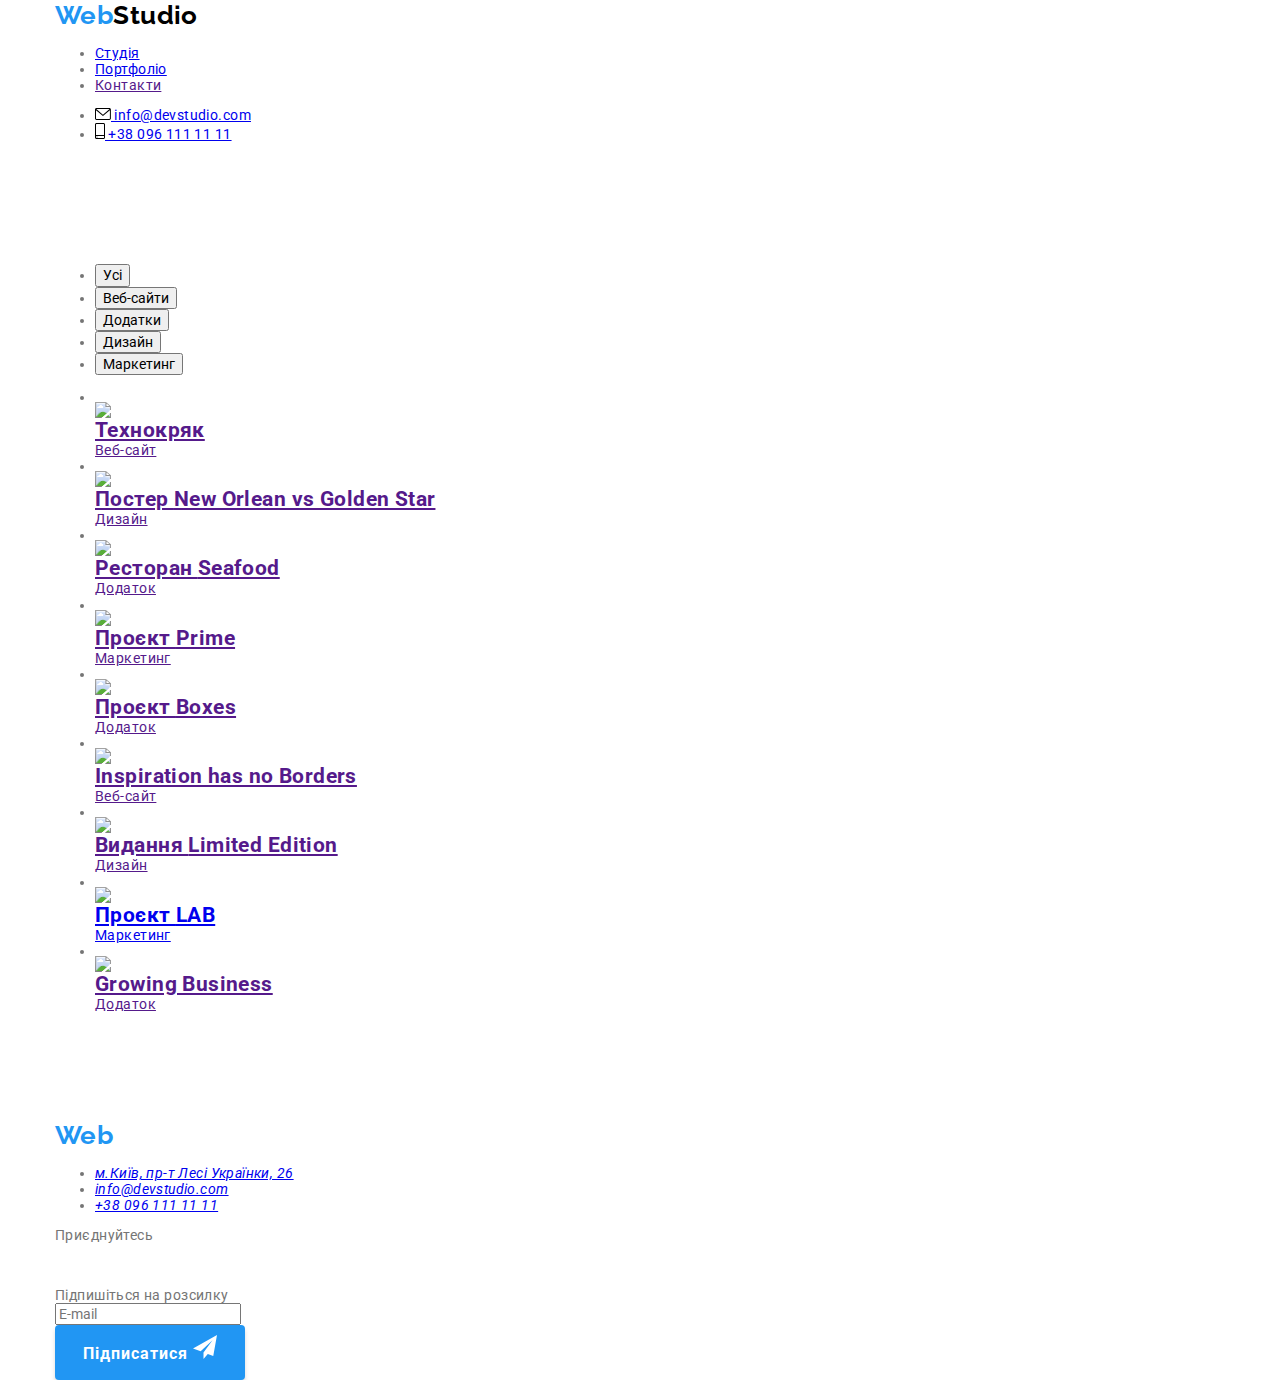
==== portfolio.html @ 04a94d73 "Add styles for features, woktypes and team section" ====
<!DOCTYPE html>
<html lang="en">
<head>
    <meta charset="UTF-8">
    <meta http-equiv="X-UA-Compatible" content="IE=edge">
    <meta name="viewport" content="width=device-width, initial-scale=1.0">
    <title>goit-markup-hw-07</title>
    <link rel="stylesheet" href="./css/main.min.css">
    <link rel="preconnect" href="https://fonts.googleapis.com">
    <link rel="preconnect" href="https://fonts.gstatic.com" crossorigin>
    <link href="https://fonts.googleapis.com/css2?family=Raleway:wght@700&family=Roboto:wght@400;500;700;900&display=swap"
        rel="stylesheet">
</head>
<body>
    <header class="page-header">
        <div class="container page-header__container">
            <a href="./index.html" class="logo">Web<span class="logo__span">Studio</span></a>
            <nav class="page-header__nav">
                <ul class="page-header__nav-list">
                    <li class="page-header__nav-item"><a href="./index.html"
                            class="page-header__nav-link">Студія</a></li>
                    <li class="page-header__nav-item"><a href="./portfolio.html" class="page-header__nav-link is-active">Портфоліо</a>
                    </li>
                    <li class="page-header__nav-item"><a href="" class="page-header__nav-link">Контакти</a></li>
                </ul>
            </nav>
            <ul class="page-header__contacts">
                <li class="page-header__contacts-item">
                    <a href="mailto:info@devstudio.com" class="page-header__contacts-link">
                        <svg class="page-header__contacts-icon" width="16" height="12">
                            <use href="./images/symbol-defs.svg#envelope"></use>
                        </svg>
                        info@devstudio.com</a>
                </li>
                <li class="page-header__contacts-item">
                    <a href="tel:+380961111111" class="page-header__contacts-link">
                        <svg class="page-header__contacts-icon" width="10" height="16">
                            <use href="./images/symbol-defs.svg#smartphone"></use>
                        </svg>
                        +38 096 111 11 11</a>
                </li>
            </ul>
        </div>
    </header>
    <main>
        <section class="portfolio section">
            <div class="container">
                <h1 class="portfolio__title visually-hidden">Портфоліо</h1>
                <ul class="portfolio-tabs__list">
                    <li class="portfolio-tabs__item"><button type="button" class="portfolio-tabs__btn">Усі</button></li>
                    <li class="portfolio-tabs__item"><button type="button" class="portfolio-tabs__btn">Веб-сайти</button></li>
                    <li class="portfolio-tabs__item"><button type="button" class="portfolio-tabs__btn">Додатки</button></li>
                    <li class="portfolio-tabs__item"><button type="button" class="portfolio-tabs__btn">Дизайн</button></li>
                    <li class="portfolio-tabs__item"><button type="button" class="portfolio-tabs__btn">Маркетинг</button></li>
                </ul>
                <ul class="portfolio-card__list">
                    <li class="portfolio-card__item">
                        <a href="" class="portfolio-card__link">
                            <div class="img-wrapper">
                                <img src="./images/technocrack.jpg" alt="Приклад лендінгу" width="370" class="portfolio-card__img">
                                <div class="portfolio-card__overlay">
                                    <p class="portfolio-card__description">Ресурс пропонує комплексні пропозиції з різним рівнем функціоналу та
                                        сервісів. Все це дозволить відвідувачу отримати
                                        вичерпні відомості про компанію чи приватну особу.</p>
                                </div>
                            </div>
                            <div class="portfolio-card__content">
                                <h2 class="portfolio-card__title">Технокряк</h2>
                                <p class="portfolio-card__text">Веб-сайт</p>
                            </div>
                        </a>
                    </li>
                    <li class="portfolio-card__item">
                        <a href="" class="portfolio-card__link">
                            <div class="img-wrapper">
                                <img src="./images/poster.jpg" alt="Баскетболісти борються за м'яч" width="370"
                                    class="portfolio-card__img">
                                <div class="portfolio-card__overlay">
                                    <p class="portfolio-card__description">Ресурс пропонує комплексні пропозиції з різним рівнем функціоналу та
                                        сервісів. Все це
                                        дозволить відвідувачу отримати
                                        вичерпні відомості про компанію чи приватну особу.</p>
                                </div>
                            </div>
                            <div class="portfolio-card__content">
                                <h2 class="portfolio-card__title">Постер <span lang="en">New Orlean vs Golden Star</span></h2>
                                <p class="portfolio-card__text">Дизайн</p>
                            </div>
                        </a>
                    </li>
                    <li class="portfolio-card__item">
                        <a href="" class="portfolio-card__link">
                            <div class="img-wrapper">
                                <img src="./images/seafood.jpg" alt="Логотип рибного ресторану" width="370"
                                    class="portfolio-card__img">
                                <div class="portfolio-card__overlay">
                                    <p class="portfolio-card__description">Ресурс пропонує комплексні пропозиції з різним рівнем функціоналу та
                                        сервісів. Все це
                                        дозволить відвідувачу отримати
                                        вичерпні відомості про компанію чи приватну особу.</p>
                                </div>
                            </div>
                            <div class="portfolio-card__content">
                                <h2 class="portfolio-card__title">Ресторан <span lang="en">Seafood</span></h2>
                                <p class="portfolio-card__text">Додаток</p>
                            </div>
                        </a>
                    </li>
                    <li class="portfolio-card__item">
                        <a href="" class="portfolio-card__link">
                            <div class="img-wrapper">
                                <img src="./images/prime.jpg" alt="Навушники" width="370" class="portfolio-card__img">
                                <div class="portfolio-card__overlay">
                                    <p class="portfolio-card__description">Ресурс пропонує комплексні пропозиції з різним рівнем функціоналу та
                                        сервісів. Все це
                                        дозволить відвідувачу отримати
                                        вичерпні відомості про компанію чи приватну особу.</p>
                                </div>
                            </div>
                            <div class="portfolio-card__content">
                                <h2 class="portfolio-card__title">Проєкт <span lang="en">Prime</span></h2>
                                <p class="portfolio-card__text">Маркетинг</p>
                            </div>
                        </a>
                    </li>
                    <li class="portfolio-card__item">
                        <a href="" class="portfolio-card__link">
                            <div class="img-wrapper">
                                <img src="./images/boxes.jpg" alt="Дві коробки" width="370" class="portfolio-card__img">
                                <div class="portfolio-card__overlay">
                                    <p class="portfolio-card__description">Ресурс пропонує комплексні пропозиції з різним рівнем функціоналу та
                                        сервісів. Все це
                                        дозволить відвідувачу отримати
                                        вичерпні відомості про компанію чи приватну особу.</p>
                                </div>
                            </div>
                            <div class="portfolio-card__content">
                                <h2 class="portfolio-card__title">Проєкт <span lang="en">Boxes</span></h2>
                                <p class="portfolio-card__text">Додаток</p>
                            </div>
                        </a>
                    </li>
                    <li class="portfolio-card__item">
                        <a href="" class="portfolio-card__link">
                            <div class="img-wrapper">
                                <img src="./images/no_borders.jpg" alt="Монітор з мапою" width="370" class="portfolio-card__img">
                                <div class="portfolio-card__overlay">
                                    <p class="portfolio-card__description">Ресурс пропонує комплексні пропозиції з різним рівнем функціоналу та
                                        сервісів. Все це
                                        дозволить відвідувачу отримати
                                        вичерпні відомості про компанію чи приватну особу.</p>
                                </div>
                            </div>
                            <div class="portfolio-card__content">
                                <h2 class="portfolio-card__title" lang="en">Inspiration has no Borders</h2>
                                <p class="portfolio-card__text">Веб-сайт</p>
                            </div>
                        </a>
                    </li>
                    <li class="portfolio-card__item">
                        <a href="" class="portfolio-card__link">
                            <div class="img-wrapper">
                                <img src="./images/lim_ed.jpg" alt="Шпальти журналу" width="370" class="portfolio-card__img">
                                <div class="portfolio-card__overlay">
                                    <p class="portfolio-card__description">Ресурс пропонує комплексні пропозиції з різним рівнем функціоналу та
                                        сервісів. Все це
                                        дозволить відвідувачу отримати
                                        вичерпні відомості про компанію чи приватну особу.</p>
                                </div>
                            </div>
                            <div class="portfolio-card__content">
                                <h2 class="portfolio-card__title">Видання <span lang="en">Limited Edition</span></h2>
                                <p class="portfolio-card__text">Дизайн</p>
                            </div>
                        </a>
                    </li>
                    <li class="portfolio-card__item">
                        <a href="./index.html" class="portfolio-card__link">
                            <div class="img-wrapper">
                                <img src="./images/LAB.jpg" alt="Ярлик" width="370" class="portfolio-card__img">
                                <div class="portfolio-card__overlay">
                                    <p class="portfolio-card__description">Ресурс пропонує комплексні пропозиції з різним рівнем функціоналу та
                                        сервісів. Все це
                                        дозволить відвідувачу отримати
                                        вичерпні відомості про компанію чи приватну особу.</p>
                                </div>
                            </div>
                            <div class="portfolio-card__content">
                                <h2 class="portfolio-card__title">Проєкт <span lang="en">LAB</span></h2>
                                <p class="portfolio-card__text">Маркетинг</p>
                            </div>
                        </a>
                    </li>
                    <li class="portfolio-card__item">
                        <a href="" class="portfolio-card__link">
                            <div class="img-wrapper">
                                <img src="./images/grow-business.jpg" alt="Сайт про бізнес в ноутбуці" width="370"
                                    class="portfolio-card__img">
                                <div class="portfolio-card__overlay">
                                    <p class="portfolio-card__description">Ресурс пропонує комплексні пропозиції з різним рівнем функціоналу та
                                        сервісів. Все це
                                        дозволить відвідувачу отримати
                                        вичерпні відомості про компанію чи приватну особу.</p>
                                </div>
                            </div>
                            <div class="portfolio-card__content">
                                <h2 class="portfolio-card__title" lang="en">Growing Business</h2>
                                <p class="portfolio-card__text">Додаток</p>
                            </div>
                        </a>
                    </li>
                </ul>
            </div>
        </section>
    </main>
    <footer class="page-footer">
        <div class="container page-footer__container">
            <div class="page-footer__adr-thumb">
                <a href="./index.html" class="logo">Web<span class="logo__span--inverse">Studio</span></a>
                <address class="page-footer__adr">
                    <ul class="page-footer__adr-list">
                        <li class="page-footer__adr-item"><a href="https://goo.gl/maps/JgUuiA2P2E3TJJDB6"
                                class="page-footer__adr-link--white" rel="noopener noopener nofollow">м.Київ, пр-т Лесі
                                Українки, 26</a></li>
                        <li class="page-footer__adr-item"><a href="mailto:info@devstudio.com"
                                class="page-footer__adr-link">info@devstudio.com</a></li>
                        <li class="page-footer__adr-item"><a href="tel:+380961111111" class="page-footer__adr-link">+38 096
                                111 11 11</a></li>
                    </ul>
                </address>
            </div>
            <div class="page-footer__join">
                <p class="page-footer__join-title">Приєднуйтесь</p>
                <ul class="page-footer__join-list socials">
                    <li class="page-footer__join-item socials__item">
                        <a href="" class="socials__link--inverse">
                            <svg width="20" height="20" class="socials__icon--inverse">
                                <use href="./images/symbol-defs.svg#instagram"></use>
                            </svg>
                        </a>
                    </li>
                    <li class="page-footer__join-item socials__item">
                        <a href="" class="socials__link--inverse">
                            <svg class="socials__icon--inverse" width="20" height="20">
                                <use href="./images/symbol-defs.svg#twitter"></use>
                            </svg>
                        </a>
                    </li>
                    <li class="page-footer__join-item socials__item">
                        <a href="" class="socials__link--inverse">
                            <svg class="socials__icon--inverse" width="20" height="20">
                                <use href="./images/symbol-defs.svg#facebook"></use>
                            </svg>
                        </a>
                    </li>
                    <li class="page-footer__join-item socials__item">
                        <a href="" class="socials__link--inverse">
                            <svg class="socials__icon--inverse" width="20" height="20">
                                <use href="./images/symbol-defs.svg#linkedin"></use>
                            </svg>
                        </a>
                    </li>
                </ul>
            </div>
            <form class="page-footer__subscribe" action="#">
                <label class="page-footer__subscribe-title" for="subscribe-input">Підпишіться на розсилку</label>
                <div class="page-footer__subscribe-thumb">
                    <input type="email" placeholder="E-mail" name="email" class="page-footer__subscribe-input"
                        id="subscribe-input">
                    <button type="submit" class="btn page-footer__subscribe-btn">Підписатися
                        <svg class="page-footer__subscribe-icon" width="24" height="24">
                            <use href="./images/symbol-defs.svg#send"></use>
                        </svg>
                    </button>
                </div>
            </form>
        </div>
    </footer>
</body>
</html>
---- css/main.min.css ----
:root{--main-color: #757575;--title-color: #212121;--accent-color: #2196F3;--white-color: #ffffff;--secondary-bcg: #F5F4FA;--black-color: #000000;--footer-bcg: #2F303A;--hero-overlay: rgba(47, 48, 58, 0.4);--worktypes-bcg: rgba(47, 48, 58, 0.8);--btn-hover: #188CE8;--header-line: #ECECEC;--cards-line: #EEEEEE;--footer-contact: rgba(255, 255, 255, 0.6);--logo-icons: #AFB1B8;--footer-links: rgba(255, 255, 255, 0.1);--footer-input-border: rgba(255, 255, 255, 0.3);--overlay-bcg: rgba(33, 150, 243, 0.9);--modal-bcg: rgba(0, 0, 0, 0.2);--modal-btn: rgba(0, 0, 0, 0.1);--modal-placeholder: rgba(117, 117, 117, 0.5);--modal-input-border: rgba(33, 33, 33, 0.2);--main-font: Roboto, Montserrat, DM Sans, sans-serif;--main-font-size: 14px;--main-letter-spacing: 0.03em}.logo{display:inline-block;text-decoration:none}.socials,.team__list,.worktypes__list,.features__list{margin:0;padding:0;list-style:none}/*! normalize.css v8.0.0 | MIT License | github.com/necolas/normalize.css */html{line-height:1.15;-webkit-text-size-adjust:100%}body{margin:0}h1{font-size:2em;margin:.67em 0}hr{-webkit-box-sizing:content-box;box-sizing:content-box;height:0;overflow:visible}pre{font-family:monospace,monospace;font-size:1em}a{background-color:rgba(0,0,0,0)}abbr[title]{border-bottom:none;text-decoration:underline;-webkit-text-decoration:underline dotted;text-decoration:underline dotted}b,strong{font-weight:bolder}code,kbd,samp{font-family:monospace,monospace;font-size:1em}small{font-size:80%}sub,sup{font-size:75%;line-height:0;position:relative;vertical-align:baseline}sub{bottom:-0.25em}sup{top:-0.5em}img{border-style:none}button,input,optgroup,select,textarea{font-family:inherit;font-size:100%;line-height:1.15;margin:0}button,input{overflow:visible}button,select{text-transform:none}button,[type=button],[type=reset],[type=submit]{-webkit-appearance:button}button::-moz-focus-inner,[type=button]::-moz-focus-inner,[type=reset]::-moz-focus-inner,[type=submit]::-moz-focus-inner{border-style:none;padding:0}button:-moz-focusring,[type=button]:-moz-focusring,[type=reset]:-moz-focusring,[type=submit]:-moz-focusring{outline:1px dotted ButtonText}fieldset{padding:.35em .75em .625em}legend{-webkit-box-sizing:border-box;box-sizing:border-box;color:inherit;display:table;max-width:100%;padding:0;white-space:normal}progress{vertical-align:baseline}textarea{overflow:auto}[type=checkbox],[type=radio]{-webkit-box-sizing:border-box;box-sizing:border-box;padding:0}[type=number]::-webkit-inner-spin-button,[type=number]::-webkit-outer-spin-button{height:auto}[type=search]{-webkit-appearance:textfield;outline-offset:-2px}[type=search]::-webkit-search-decoration{-webkit-appearance:none}::-webkit-file-upload-button{-webkit-appearance:button;font:inherit}details{display:block}summary{display:list-item}template{display:none}[hidden]{display:none}html{-webkit-box-sizing:border-box;box-sizing:border-box}*,*::before,*::after{-webkit-box-sizing:inherit;box-sizing:inherit}body{font-family:var(--main-font);color:var(--main-color);font-size:var(--main-font-size);letter-spacing:var(--main-letter-spacing)}h1,h2,h3,h4,h5,h6,p{padding:0;margin:0}img{display:block;max-width:100%;height:auto}.container{padding-left:15px;padding-right:15px;margin-left:auto;margin-right:auto}@media screen and (min-width: 480px){.container{width:480px}}@media screen and (min-width: 768px){.container{width:768px}}@media screen and (min-width: 1200px){.container{width:1200px}}.section{padding:60px 0}@media screen and (min-width: 1200px){.section{padding:94px 0}}.section-title{color:var(--title-color);font-weight:700;font-size:28px;line-height:1.16;text-align:center;letter-spacing:.03em;margin-bottom:30px}@media screen and (min-width: 1200px){.section-title{font-size:36px;margin-bottom:50px}}.visually-hidden{position:absolute;width:1px;height:1px;margin:-1px;padding:0;overflow:hidden;border:0;clip:rect(0 0 0 0)}.backdrop--is-hidden{opacity:0;pointer-events:none}.img-wrapper{position:relative;overflow:hidden;font-size:0}.logo{color:var(--accent-color);font-family:Raleway,sans-serif;font-size:24px;font-weight:700;line-height:1.17}.logo__span{color:var(--black-color)}.logo__span--inverse{color:var(--white-color)}@media screen and (min-width: 1200px){.logo{font-size:26px;line-height:1.19}}.btn{display:block;padding:10px 28px;background-color:var(--accent-color);color:var(--white-color);font-family:Roboto,Montserrat,DM Sans,sans-serif;font-size:16px;font-weight:700;line-height:1.88;letter-spacing:.06em;cursor:pointer;-webkit-box-shadow:0px 4px 4px rgba(0,0,0,.15);box-shadow:0px 4px 4px rgba(0,0,0,.15);border-radius:4px;border:none;-webkit-transition:background-color 250ms cubic-bezier(0.4, 0, 0.2, 1);transition:background-color 250ms cubic-bezier(0.4, 0, 0.2, 1)}.btn:hover,.btn:focus{background-color:var(--btn-hover)}@media screen and (min-width: 1200px){.features{padding-bottom:0}}.features__list{display:-webkit-box;display:-ms-flexbox;display:flex;-webkit-box-align:start;-ms-flex-align:start;align-items:flex-start;-webkit-box-pack:center;-ms-flex-pack:center;justify-content:center;-ms-flex-wrap:wrap;flex-wrap:wrap;margin:-15px}.features__item{margin:15px}@media screen and (min-width: 480px){.features__item{width:100%}}@media screen and (min-width: 768px){.features__item{width:46%}}@media screen and (min-width: 1200px){.features__item{width:22%}}.features__bcg{display:-webkit-box;display:-ms-flexbox;display:flex;-webkit-box-align:center;-ms-flex-align:center;align-items:center;-webkit-box-pack:center;-ms-flex-pack:center;justify-content:center;height:120px;width:100%;background-color:var(--secondary-bcg);border-radius:4px}.features__label{margin-top:30px;margin-bottom:10px;color:var(--title-color);font-weight:700;font-size:14px;line-height:1.14;text-transform:uppercase;text-align:center}@media screen and (min-width: 768px){.features__label{text-align:start}}.features__text{line-height:1.71}.worktypes__list{display:-webkit-box;display:-ms-flexbox;display:flex;-webkit-box-align:start;-ms-flex-align:start;align-items:flex-start;-webkit-box-pack:justify;-ms-flex-pack:justify;justify-content:space-between}.worktypes__item{position:relative}.worktypes__text{position:absolute;bottom:0;display:-webkit-box;display:-ms-flexbox;display:flex;-webkit-box-align:center;-ms-flex-align:center;align-items:center;-webkit-box-pack:center;-ms-flex-pack:center;justify-content:center;width:100%;min-height:70px;padding:8px;font-weight:700;line-height:1.14;text-transform:uppercase;color:var(--white-color);background-color:var(--worktypes-bcg)}@media screen and (max-width: 1200px){.worktypes{display:none}}.team{background-color:var(--secondary-bcg)}.team__list{display:grid;row-gap:30px;-webkit-column-gap:30px;-moz-column-gap:30px;column-gap:30px}@media screen and (min-width: 480px){.team__list{grid-template-columns:repeat(1, 1fr)}}@media screen and (min-width: 768px){.team__list{grid-template-columns:repeat(2, 1fr)}}@media screen and (min-width: 1200px){.team__list{grid-template-columns:repeat(4, 1fr)}}.team-card{background-color:var(--white-color);-webkit-box-shadow:0px 1px 3px rgba(0,0,0,.12),0px 1px 1px rgba(0,0,0,.14),0px 2px 1px rgba(0,0,0,.2);box-shadow:0px 1px 3px rgba(0,0,0,.12),0px 1px 1px rgba(0,0,0,.14),0px 2px 1px rgba(0,0,0,.2);border-radius:0px 0px 4px 4px}.team-card__content{padding:30px 32px}.team-card__title{color:var(--title-color);font-weight:500;font-size:16px;line-height:1.19;text-align:center}.team-card__text{line-height:1.19;text-align:center;margin:10px auto 16px}.socials{display:-webkit-box;display:-ms-flexbox;display:flex;-webkit-box-align:center;-ms-flex-align:center;align-items:center;-webkit-box-pack:center;-ms-flex-pack:center;justify-content:center}.socials__link{display:-webkit-box;display:-ms-flexbox;display:flex;-webkit-box-align:center;-ms-flex-align:center;align-items:center;-webkit-box-pack:center;-ms-flex-pack:center;justify-content:center;width:44px;height:44px;border-radius:50%;-webkit-transition:background-color 250ms cubic-bezier(0.4, 0, 0.2, 1);transition:background-color 250ms cubic-bezier(0.4, 0, 0.2, 1)}.socials__link:hover,.socials__link:focus{background-color:var(--accent-color);border-radius:50%;border:none}.socials__link--inverse{display:-webkit-box;display:-ms-flexbox;display:flex;-webkit-box-align:center;-ms-flex-align:center;align-items:center;-webkit-box-pack:center;-ms-flex-pack:center;justify-content:center;width:44px;height:44px;border-radius:50%;background-color:var(--footer-links);-webkit-transition:background-color 250ms cubic-bezier(0.4, 0, 0.2, 1);transition:background-color 250ms cubic-bezier(0.4, 0, 0.2, 1)}.socials__link--inverse:hover,.socials__link--inverse:focus{background-color:var(--accent-color);border-radius:50%;border:none}.socials__icon{fill:var(--logo-icons);-webkit-transition:fill 250ms cubic-bezier(0.4, 0, 0.2, 1);transition:fill 250ms cubic-bezier(0.4, 0, 0.2, 1)}.socials__link:hover .socials__icon,.socials__link:focus .socials__icon{fill:var(--white-color)}.socials__icon--inverse{fill:var(--white-color)}/*# sourceMappingURL=main.min.css.map */
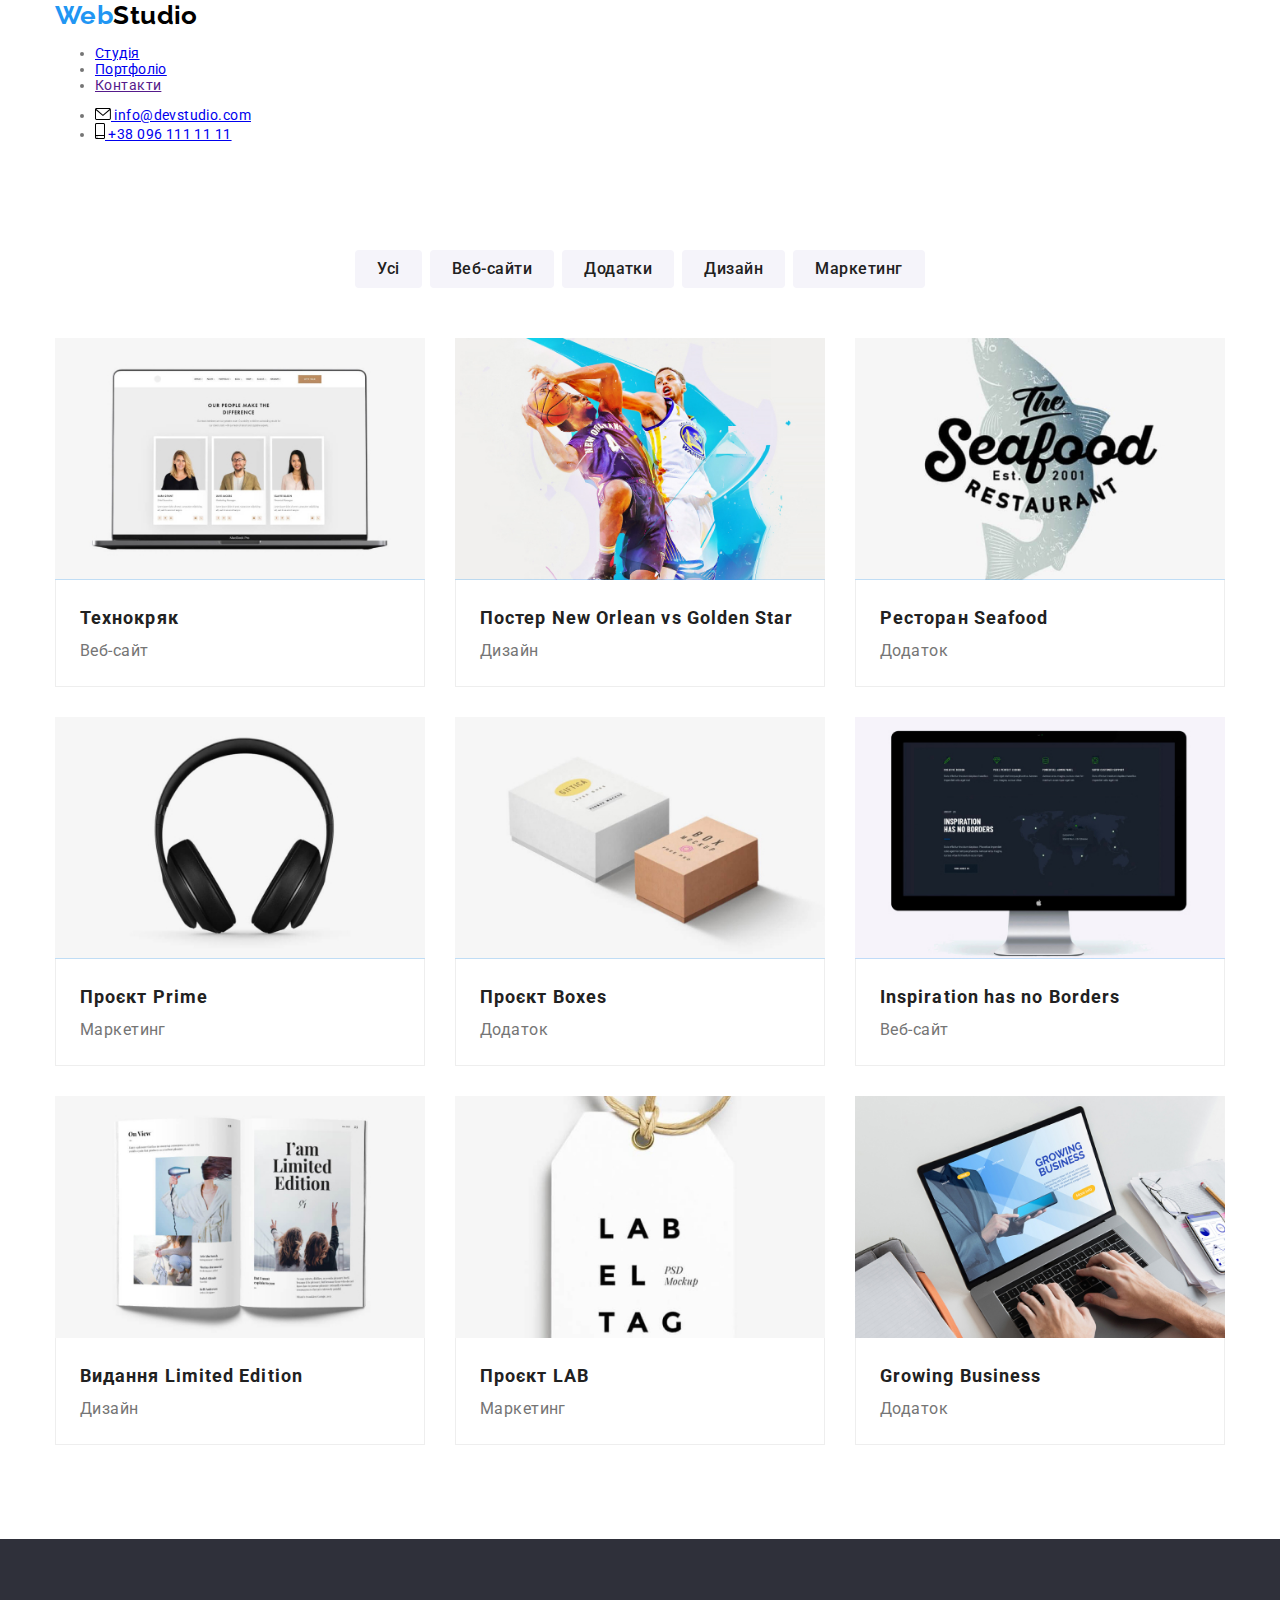
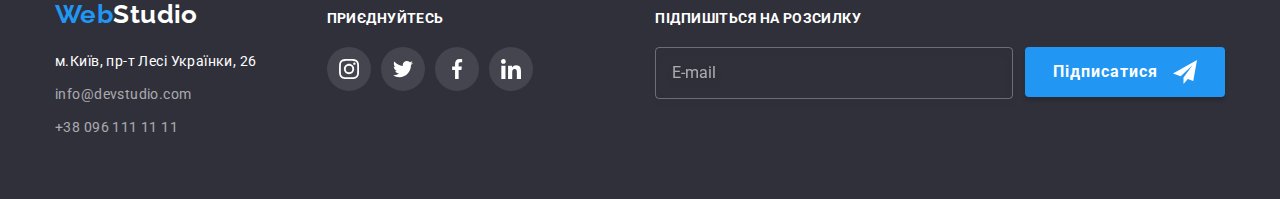
==== commit 7565c6fd: "add styles to modal, portfolio and hero section" ====
--- a/portfolio.html
+++ b/portfolio.html
@@ -57,11 +57,11 @@
                     <li class="portfolio-card__item">
                         <a href="" class="portfolio-card__link">
                             <div class="img-wrapper">
-                                <img src="./images/technocrack.jpg" alt="Приклад лендінгу" width="370" class="portfolio-card__img">
-                                <div class="portfolio-card__overlay">
-                                    <p class="portfolio-card__description">Ресурс пропонує комплексні пропозиції з різним рівнем функціоналу та
-                                        сервісів. Все це дозволить відвідувачу отримати
-                                        вичерпні відомості про компанію чи приватну особу.</p>
+                                <img src="./images/portfolio-img/technocrack.jpg" alt="Приклад лендінгу" class="portfolio-card__img"
+                                srcset="./images/portfolio-img/technocrack.jpg 1x, ./images/portfolio-img/technocrack@2x.jpg 2x, ./images/portfolio-img/technocrack@3x.jpg 3x">
+                                <div class="portfolio-card__overlay">
+                                    <p class="portfolio-card__description">Ресурс пропонує комплексні пропозиції з різним рівнем функціоналу та
+                                        сервісів. Все це дозволить відвідувачу отримати вичерпні відомості про компанію чи приватну особу.</p>
                                 </div>
                             </div>
                             <div class="portfolio-card__content">
@@ -73,13 +73,11 @@
                     <li class="portfolio-card__item">
                         <a href="" class="portfolio-card__link">
                             <div class="img-wrapper">
-                                <img src="./images/poster.jpg" alt="Баскетболісти борються за м'яч" width="370"
-                                    class="portfolio-card__img">
-                                <div class="portfolio-card__overlay">
-                                    <p class="portfolio-card__description">Ресурс пропонує комплексні пропозиції з різним рівнем функціоналу та
-                                        сервісів. Все це
-                                        дозволить відвідувачу отримати
-                                        вичерпні відомості про компанію чи приватну особу.</p>
+                                <img src="./images/portfolio-img/poster.jpg" alt="Баскетболісти борються за м'яч" class="portfolio-card__img"
+                                srcset="./images/portfolio-img/poster.jpg 1x, ./images/portfolio-img/poster@2x.jpg 2x, ./images/portfolio-img/poster@3x.jpg 3x">
+                                <div class="portfolio-card__overlay">
+                                    <p class="portfolio-card__description">Ресурс пропонує комплексні пропозиції з різним рівнем функціоналу та
+                                        сервісів. Все це дозволить відвідувачу отримати вичерпні відомості про компанію чи приватну особу.</p>
                                 </div>
                             </div>
                             <div class="portfolio-card__content">
@@ -91,13 +89,11 @@
                     <li class="portfolio-card__item">
                         <a href="" class="portfolio-card__link">
                             <div class="img-wrapper">
-                                <img src="./images/seafood.jpg" alt="Логотип рибного ресторану" width="370"
-                                    class="portfolio-card__img">
-                                <div class="portfolio-card__overlay">
-                                    <p class="portfolio-card__description">Ресурс пропонує комплексні пропозиції з різним рівнем функціоналу та
-                                        сервісів. Все це
-                                        дозволить відвідувачу отримати
-                                        вичерпні відомості про компанію чи приватну особу.</p>
+                                <img src="./images/portfolio-img/seafood.jpg" alt="Логотип рибного ресторану" class="portfolio-card__img"
+                                srcset="./images/portfolio-img/seafood.jpg 1x, ./images/portfolio-img/seafood@2x.jpg 2x, ./images/portfolio-img/seafood@3x.jpg 3x">
+                                <div class="portfolio-card__overlay">
+                                    <p class="portfolio-card__description">Ресурс пропонує комплексні пропозиції з різним рівнем функціоналу та
+                                        сервісів. Все це дозволить відвідувачу отримати вичерпні відомості про компанію чи приватну особу.</p>
                                 </div>
                             </div>
                             <div class="portfolio-card__content">
@@ -109,12 +105,11 @@
                     <li class="portfolio-card__item">
                         <a href="" class="portfolio-card__link">
                             <div class="img-wrapper">
-                                <img src="./images/prime.jpg" alt="Навушники" width="370" class="portfolio-card__img">
-                                <div class="portfolio-card__overlay">
-                                    <p class="portfolio-card__description">Ресурс пропонує комплексні пропозиції з різним рівнем функціоналу та
-                                        сервісів. Все це
-                                        дозволить відвідувачу отримати
-                                        вичерпні відомості про компанію чи приватну особу.</p>
+                                <img src="./images/portfolio-img/prime.jpg" alt="Навушники" class="portfolio-card__img"
+                                srcset="./images/portfolio-img/prime.jpg 1x, ./images/portfolio-img/prime@2x.jpg 2x, ./images/portfolio-img/prime@3x.jpg 3x">
+                                <div class="portfolio-card__overlay">
+                                    <p class="portfolio-card__description">Ресурс пропонує комплексні пропозиції з різним рівнем функціоналу та
+                                        сервісів. Все це дозволить відвідувачу отримати вичерпні відомості про компанію чи приватну особу.</p>
                                 </div>
                             </div>
                             <div class="portfolio-card__content">
@@ -126,12 +121,11 @@
                     <li class="portfolio-card__item">
                         <a href="" class="portfolio-card__link">
                             <div class="img-wrapper">
-                                <img src="./images/boxes.jpg" alt="Дві коробки" width="370" class="portfolio-card__img">
-                                <div class="portfolio-card__overlay">
-                                    <p class="portfolio-card__description">Ресурс пропонує комплексні пропозиції з різним рівнем функціоналу та
-                                        сервісів. Все це
-                                        дозволить відвідувачу отримати
-                                        вичерпні відомості про компанію чи приватну особу.</p>
+                                <img src="./images/portfolio-img/boxes.jpg" alt="Дві коробки" class="portfolio-card__img"
+                                srcset="./images/portfolio-img/boxes.jpg 1x, ./images/portfolio-img/boxes@2x.jpg 2x, ./images/portfolio-img/boxes@3x.jpg 3x">
+                                <div class="portfolio-card__overlay">
+                                    <p class="portfolio-card__description">Ресурс пропонує комплексні пропозиції з різним рівнем функціоналу та
+                                        сервісів. Все це дозволить відвідувачу отримати вичерпні відомості про компанію чи приватну особу.</p>
                                 </div>
                             </div>
                             <div class="portfolio-card__content">
@@ -143,12 +137,11 @@
                     <li class="portfolio-card__item">
                         <a href="" class="portfolio-card__link">
                             <div class="img-wrapper">
-                                <img src="./images/no_borders.jpg" alt="Монітор з мапою" width="370" class="portfolio-card__img">
-                                <div class="portfolio-card__overlay">
-                                    <p class="portfolio-card__description">Ресурс пропонує комплексні пропозиції з різним рівнем функціоналу та
-                                        сервісів. Все це
-                                        дозволить відвідувачу отримати
-                                        вичерпні відомості про компанію чи приватну особу.</p>
+                                <img src="./images/portfolio-img/inspiration.jpg" alt="Монітор з мапою" class="portfolio-card__img"
+                                srcset="./images/portfolio-img/inspiration.jpg 1x, ./images/portfolio-img/inspiration@2x.jpg 2x, ./images/portfolio-img/inspiration@3x.jpg 3x">
+                                <div class="portfolio-card__overlay">
+                                    <p class="portfolio-card__description">Ресурс пропонує комплексні пропозиції з різним рівнем функціоналу та
+                                        сервісів. Все це дозволить відвідувачу отримати вичерпні відомості про компанію чи приватну особу.</p>
                                 </div>
                             </div>
                             <div class="portfolio-card__content">
@@ -160,12 +153,11 @@
                     <li class="portfolio-card__item">
                         <a href="" class="portfolio-card__link">
                             <div class="img-wrapper">
-                                <img src="./images/lim_ed.jpg" alt="Шпальти журналу" width="370" class="portfolio-card__img">
-                                <div class="portfolio-card__overlay">
-                                    <p class="portfolio-card__description">Ресурс пропонує комплексні пропозиції з різним рівнем функціоналу та
-                                        сервісів. Все це
-                                        дозволить відвідувачу отримати
-                                        вичерпні відомості про компанію чи приватну особу.</p>
+                                <img src="./images/portfolio-img/limited_ed.jpg" alt="Шпальти журналу" class="portfolio-card__img"
+                                srcset="./images/portfolio-img/limited-ed.jpg 1x, ./images/portfolio-img/limited-ed@2x.jpg 2x, ./images/portfolio-img/limited-ed@3x.jpg 3x">
+                                <div class="portfolio-card__overlay">
+                                    <p class="portfolio-card__description">Ресурс пропонує комплексні пропозиції з різним рівнем функціоналу та
+                                        сервісів. Все це дозволить відвідувачу отримати вичерпні відомості про компанію чи приватну особу.</p>
                                 </div>
                             </div>
                             <div class="portfolio-card__content">
@@ -177,12 +169,11 @@
                     <li class="portfolio-card__item">
                         <a href="./index.html" class="portfolio-card__link">
                             <div class="img-wrapper">
-                                <img src="./images/LAB.jpg" alt="Ярлик" width="370" class="portfolio-card__img">
-                                <div class="portfolio-card__overlay">
-                                    <p class="portfolio-card__description">Ресурс пропонує комплексні пропозиції з різним рівнем функціоналу та
-                                        сервісів. Все це
-                                        дозволить відвідувачу отримати
-                                        вичерпні відомості про компанію чи приватну особу.</p>
+                                <img src="./images/portfolio-img/lab.jpg" alt="Ярлик" class="portfolio-card__img"
+                                srcset="./images/portfolio-img/lab.jpg 1x, ./images/portfolio-img/lab@2x.jpg 2x, ./images/portfolio-img/lab@3x.jpg 3x">
+                                <div class="portfolio-card__overlay">
+                                    <p class="portfolio-card__description">Ресурс пропонує комплексні пропозиції з різним рівнем функціоналу та
+                                        сервісів. Все це дозволить відвідувачу отримати вичерпні відомості про компанію чи приватну особу.</p>
                                 </div>
                             </div>
                             <div class="portfolio-card__content">
@@ -194,13 +185,11 @@
                     <li class="portfolio-card__item">
                         <a href="" class="portfolio-card__link">
                             <div class="img-wrapper">
-                                <img src="./images/grow-business.jpg" alt="Сайт про бізнес в ноутбуці" width="370"
-                                    class="portfolio-card__img">
-                                <div class="portfolio-card__overlay">
-                                    <p class="portfolio-card__description">Ресурс пропонує комплексні пропозиції з різним рівнем функціоналу та
-                                        сервісів. Все це
-                                        дозволить відвідувачу отримати
-                                        вичерпні відомості про компанію чи приватну особу.</p>
+                                <img src="./images/portfolio-img/growing-business.jpg" alt="Сайт про бізнес в ноутбуці" class="portfolio-card__img"
+                                srcset="./images/portfolio-img/growing-business.jpg 1x, ./images/portfolio-img/growing-business@2x.jpg 2x, ./images/portfolio-img/growing-business@3x.jpg 3x">
+                                <div class="portfolio-card__overlay">
+                                    <p class="portfolio-card__description">Ресурс пропонує комплексні пропозиції з різним рівнем функціоналу та
+                                        сервісів. Все це дозволить відвідувачу отримати вичерпні відомості про компанію чи приватну особу.</p>
                                 </div>
                             </div>
                             <div class="portfolio-card__content">
--- a/css/main.min.css
+++ b/css/main.min.css
@@ -1 +1 @@
-:root{--main-color: #757575;--title-color: #212121;--accent-color: #2196F3;--white-color: #ffffff;--secondary-bcg: #F5F4FA;--black-color: #000000;--footer-bcg: #2F303A;--hero-overlay: rgba(47, 48, 58, 0.4);--worktypes-bcg: rgba(47, 48, 58, 0.8);--btn-hover: #188CE8;--header-line: #ECECEC;--cards-line: #EEEEEE;--footer-contact: rgba(255, 255, 255, 0.6);--logo-icons: #AFB1B8;--footer-links: rgba(255, 255, 255, 0.1);--footer-input-border: rgba(255, 255, 255, 0.3);--overlay-bcg: rgba(33, 150, 243, 0.9);--modal-bcg: rgba(0, 0, 0, 0.2);--modal-btn: rgba(0, 0, 0, 0.1);--modal-placeholder: rgba(117, 117, 117, 0.5);--modal-input-border: rgba(33, 33, 33, 0.2);--main-font: Roboto, Montserrat, DM Sans, sans-serif;--main-font-size: 14px;--main-letter-spacing: 0.03em}.logo{display:inline-block;text-decoration:none}.socials,.team__list,.worktypes__list,.features__list{margin:0;padding:0;list-style:none}/*! normalize.css v8.0.0 | MIT License | github.com/necolas/normalize.css */html{line-height:1.15;-webkit-text-size-adjust:100%}body{margin:0}h1{font-size:2em;margin:.67em 0}hr{-webkit-box-sizing:content-box;box-sizing:content-box;height:0;overflow:visible}pre{font-family:monospace,monospace;font-size:1em}a{background-color:rgba(0,0,0,0)}abbr[title]{border-bottom:none;text-decoration:underline;-webkit-text-decoration:underline dotted;text-decoration:underline dotted}b,strong{font-weight:bolder}code,kbd,samp{font-family:monospace,monospace;font-size:1em}small{font-size:80%}sub,sup{font-size:75%;line-height:0;position:relative;vertical-align:baseline}sub{bottom:-0.25em}sup{top:-0.5em}img{border-style:none}button,input,optgroup,select,textarea{font-family:inherit;font-size:100%;line-height:1.15;margin:0}button,input{overflow:visible}button,select{text-transform:none}button,[type=button],[type=reset],[type=submit]{-webkit-appearance:button}button::-moz-focus-inner,[type=button]::-moz-focus-inner,[type=reset]::-moz-focus-inner,[type=submit]::-moz-focus-inner{border-style:none;padding:0}button:-moz-focusring,[type=button]:-moz-focusring,[type=reset]:-moz-focusring,[type=submit]:-moz-focusring{outline:1px dotted ButtonText}fieldset{padding:.35em .75em .625em}legend{-webkit-box-sizing:border-box;box-sizing:border-box;color:inherit;display:table;max-width:100%;padding:0;white-space:normal}progress{vertical-align:baseline}textarea{overflow:auto}[type=checkbox],[type=radio]{-webkit-box-sizing:border-box;box-sizing:border-box;padding:0}[type=number]::-webkit-inner-spin-button,[type=number]::-webkit-outer-spin-button{height:auto}[type=search]{-webkit-appearance:textfield;outline-offset:-2px}[type=search]::-webkit-search-decoration{-webkit-appearance:none}::-webkit-file-upload-button{-webkit-appearance:button;font:inherit}details{display:block}summary{display:list-item}template{display:none}[hidden]{display:none}html{-webkit-box-sizing:border-box;box-sizing:border-box}*,*::before,*::after{-webkit-box-sizing:inherit;box-sizing:inherit}body{font-family:var(--main-font);color:var(--main-color);font-size:var(--main-font-size);letter-spacing:var(--main-letter-spacing)}h1,h2,h3,h4,h5,h6,p{padding:0;margin:0}img{display:block;max-width:100%;height:auto}.container{padding-left:15px;padding-right:15px;margin-left:auto;margin-right:auto}@media screen and (min-width: 480px){.container{width:480px}}@media screen and (min-width: 768px){.container{width:768px}}@media screen and (min-width: 1200px){.container{width:1200px}}.section{padding:60px 0}@media screen and (min-width: 1200px){.section{padding:94px 0}}.section-title{color:var(--title-color);font-weight:700;font-size:28px;line-height:1.16;text-align:center;letter-spacing:.03em;margin-bottom:30px}@media screen and (min-width: 1200px){.section-title{font-size:36px;margin-bottom:50px}}.visually-hidden{position:absolute;width:1px;height:1px;margin:-1px;padding:0;overflow:hidden;border:0;clip:rect(0 0 0 0)}.backdrop--is-hidden{opacity:0;pointer-events:none}.img-wrapper{position:relative;overflow:hidden;font-size:0}.logo{color:var(--accent-color);font-family:Raleway,sans-serif;font-size:24px;font-weight:700;line-height:1.17}.logo__span{color:var(--black-color)}.logo__span--inverse{color:var(--white-color)}@media screen and (min-width: 1200px){.logo{font-size:26px;line-height:1.19}}.btn{display:block;padding:10px 28px;background-color:var(--accent-color);color:var(--white-color);font-family:Roboto,Montserrat,DM Sans,sans-serif;font-size:16px;font-weight:700;line-height:1.88;letter-spacing:.06em;cursor:pointer;-webkit-box-shadow:0px 4px 4px rgba(0,0,0,.15);box-shadow:0px 4px 4px rgba(0,0,0,.15);border-radius:4px;border:none;-webkit-transition:background-color 250ms cubic-bezier(0.4, 0, 0.2, 1);transition:background-color 250ms cubic-bezier(0.4, 0, 0.2, 1)}.btn:hover,.btn:focus{background-color:var(--btn-hover)}@media screen and (min-width: 1200px){.features{padding-bottom:0}}.features__list{display:-webkit-box;display:-ms-flexbox;display:flex;-webkit-box-align:start;-ms-flex-align:start;align-items:flex-start;-webkit-box-pack:center;-ms-flex-pack:center;justify-content:center;-ms-flex-wrap:wrap;flex-wrap:wrap;margin:-15px}.features__item{margin:15px}@media screen and (min-width: 480px){.features__item{width:100%}}@media screen and (min-width: 768px){.features__item{width:46%}}@media screen and (min-width: 1200px){.features__item{width:22%}}.features__bcg{display:-webkit-box;display:-ms-flexbox;display:flex;-webkit-box-align:center;-ms-flex-align:center;align-items:center;-webkit-box-pack:center;-ms-flex-pack:center;justify-content:center;height:120px;width:100%;background-color:var(--secondary-bcg);border-radius:4px}.features__label{margin-top:30px;margin-bottom:10px;color:var(--title-color);font-weight:700;font-size:14px;line-height:1.14;text-transform:uppercase;text-align:center}@media screen and (min-width: 768px){.features__label{text-align:start}}.features__text{line-height:1.71}.worktypes__list{display:-webkit-box;display:-ms-flexbox;display:flex;-webkit-box-align:start;-ms-flex-align:start;align-items:flex-start;-webkit-box-pack:justify;-ms-flex-pack:justify;justify-content:space-between}.worktypes__item{position:relative}.worktypes__text{position:absolute;bottom:0;display:-webkit-box;display:-ms-flexbox;display:flex;-webkit-box-align:center;-ms-flex-align:center;align-items:center;-webkit-box-pack:center;-ms-flex-pack:center;justify-content:center;width:100%;min-height:70px;padding:8px;font-weight:700;line-height:1.14;text-transform:uppercase;color:var(--white-color);background-color:var(--worktypes-bcg)}@media screen and (max-width: 1200px){.worktypes{display:none}}.team{background-color:var(--secondary-bcg)}.team__list{display:grid;row-gap:30px;-webkit-column-gap:30px;-moz-column-gap:30px;column-gap:30px}@media screen and (min-width: 480px){.team__list{grid-template-columns:repeat(1, 1fr)}}@media screen and (min-width: 768px){.team__list{grid-template-columns:repeat(2, 1fr)}}@media screen and (min-width: 1200px){.team__list{grid-template-columns:repeat(4, 1fr)}}.team-card{background-color:var(--white-color);-webkit-box-shadow:0px 1px 3px rgba(0,0,0,.12),0px 1px 1px rgba(0,0,0,.14),0px 2px 1px rgba(0,0,0,.2);box-shadow:0px 1px 3px rgba(0,0,0,.12),0px 1px 1px rgba(0,0,0,.14),0px 2px 1px rgba(0,0,0,.2);border-radius:0px 0px 4px 4px}.team-card__content{padding:30px 32px}.team-card__title{color:var(--title-color);font-weight:500;font-size:16px;line-height:1.19;text-align:center}.team-card__text{line-height:1.19;text-align:center;margin:10px auto 16px}.socials{display:-webkit-box;display:-ms-flexbox;display:flex;-webkit-box-align:center;-ms-flex-align:center;align-items:center;-webkit-box-pack:center;-ms-flex-pack:center;justify-content:center}.socials__link{display:-webkit-box;display:-ms-flexbox;display:flex;-webkit-box-align:center;-ms-flex-align:center;align-items:center;-webkit-box-pack:center;-ms-flex-pack:center;justify-content:center;width:44px;height:44px;border-radius:50%;-webkit-transition:background-color 250ms cubic-bezier(0.4, 0, 0.2, 1);transition:background-color 250ms cubic-bezier(0.4, 0, 0.2, 1)}.socials__link:hover,.socials__link:focus{background-color:var(--accent-color);border-radius:50%;border:none}.socials__link--inverse{display:-webkit-box;display:-ms-flexbox;display:flex;-webkit-box-align:center;-ms-flex-align:center;align-items:center;-webkit-box-pack:center;-ms-flex-pack:center;justify-content:center;width:44px;height:44px;border-radius:50%;background-color:var(--footer-links);-webkit-transition:background-color 250ms cubic-bezier(0.4, 0, 0.2, 1);transition:background-color 250ms cubic-bezier(0.4, 0, 0.2, 1)}.socials__link--inverse:hover,.socials__link--inverse:focus{background-color:var(--accent-color);border-radius:50%;border:none}.socials__icon{fill:var(--logo-icons);-webkit-transition:fill 250ms cubic-bezier(0.4, 0, 0.2, 1);transition:fill 250ms cubic-bezier(0.4, 0, 0.2, 1)}.socials__link:hover .socials__icon,.socials__link:focus .socials__icon{fill:var(--white-color)}.socials__icon--inverse{fill:var(--white-color)}/*# sourceMappingURL=main.min.css.map */+:root{--main-color: #757575;--title-color: #212121;--accent-color: #2196F3;--white-color: #ffffff;--secondary-bcg: #F5F4FA;--black-color: #000000;--footer-bcg: #2F303A;--hero-overlay: rgba(47, 48, 58, 0.4);--worktypes-bcg: rgba(47, 48, 58, 0.8);--btn-hover: #188CE8;--header-line: #ECECEC;--cards-line: #EEEEEE;--footer-contact: rgba(255, 255, 255, 0.6);--logo-icons: #AFB1B8;--footer-links: rgba(255, 255, 255, 0.1);--footer-input-border: rgba(255, 255, 255, 0.3);--overlay-bcg: rgba(33, 150, 243, 0.9);--modal-bcg: rgba(0, 0, 0, 0.2);--modal-btn: rgba(0, 0, 0, 0.1);--modal-placeholder: rgba(117, 117, 117, 0.5);--modal-input-border: rgba(33, 33, 33, 0.2);--main-font: Roboto, Montserrat, DM Sans, sans-serif;--main-font-size: 14px;--main-letter-spacing: 0.03em}.portfolio-card__link,.page-footer__adr-link--white,.page-footer__adr-link,.logo{display:inline-block;text-decoration:none}.portfolio-card__list,.portfolio-tabs__list,.page-footer__adr-list,.clients__list,.socials,.team__list,.worktypes__list,.features__list{margin:0;padding:0;list-style:none}/*! normalize.css v8.0.0 | MIT License | github.com/necolas/normalize.css */html{line-height:1.15;-webkit-text-size-adjust:100%}body{margin:0}h1{font-size:2em;margin:.67em 0}hr{-webkit-box-sizing:content-box;box-sizing:content-box;height:0;overflow:visible}pre{font-family:monospace,monospace;font-size:1em}a{background-color:rgba(0,0,0,0)}abbr[title]{border-bottom:none;text-decoration:underline;-webkit-text-decoration:underline dotted;text-decoration:underline dotted}b,strong{font-weight:bolder}code,kbd,samp{font-family:monospace,monospace;font-size:1em}small{font-size:80%}sub,sup{font-size:75%;line-height:0;position:relative;vertical-align:baseline}sub{bottom:-0.25em}sup{top:-0.5em}img{border-style:none}button,input,optgroup,select,textarea{font-family:inherit;font-size:100%;line-height:1.15;margin:0}button,input{overflow:visible}button,select{text-transform:none}button,[type=button],[type=reset],[type=submit]{-webkit-appearance:button}button::-moz-focus-inner,[type=button]::-moz-focus-inner,[type=reset]::-moz-focus-inner,[type=submit]::-moz-focus-inner{border-style:none;padding:0}button:-moz-focusring,[type=button]:-moz-focusring,[type=reset]:-moz-focusring,[type=submit]:-moz-focusring{outline:1px dotted ButtonText}fieldset{padding:.35em .75em .625em}legend{-webkit-box-sizing:border-box;box-sizing:border-box;color:inherit;display:table;max-width:100%;padding:0;white-space:normal}progress{vertical-align:baseline}textarea{overflow:auto}[type=checkbox],[type=radio]{-webkit-box-sizing:border-box;box-sizing:border-box;padding:0}[type=number]::-webkit-inner-spin-button,[type=number]::-webkit-outer-spin-button{height:auto}[type=search]{-webkit-appearance:textfield;outline-offset:-2px}[type=search]::-webkit-search-decoration{-webkit-appearance:none}::-webkit-file-upload-button{-webkit-appearance:button;font:inherit}details{display:block}summary{display:list-item}template{display:none}[hidden]{display:none}html{-webkit-box-sizing:border-box;box-sizing:border-box}*,*::before,*::after{-webkit-box-sizing:inherit;box-sizing:inherit}body{font-family:var(--main-font);color:var(--main-color);font-size:var(--main-font-size);letter-spacing:var(--main-letter-spacing)}h1,h2,h3,h4,h5,h6,p{padding:0;margin:0}img{display:block;max-width:100%;height:auto}.container{padding-left:15px;padding-right:15px;margin-left:auto;margin-right:auto}@media screen and (min-width: 480px){.container{width:480px}}@media screen and (min-width: 768px){.container{width:768px}}@media screen and (min-width: 1200px){.container{width:1200px}}.section{padding:60px 0}@media screen and (min-width: 1200px){.section{padding:94px 0}}.section-title{color:var(--title-color);font-weight:700;font-size:28px;line-height:1.16;text-align:center;letter-spacing:.03em;margin-bottom:30px}@media screen and (min-width: 1200px){.section-title{font-size:36px;margin-bottom:50px}}.visually-hidden{position:absolute;width:1px;height:1px;margin:-1px;padding:0;overflow:hidden;border:0;clip:rect(0 0 0 0)}.backdrop--is-hidden{opacity:0;pointer-events:none}.img-wrapper{position:relative;overflow:hidden;font-size:0}.logo{color:var(--accent-color);font-family:Raleway,sans-serif;font-size:24px;font-weight:700;line-height:1.17}.logo__span{color:var(--black-color)}.logo__span--inverse{color:var(--white-color)}@media screen and (min-width: 1200px){.logo{font-size:26px;line-height:1.19}}.hero{padding:118px 0;max-width:100%;margin-left:auto;margin-right:auto;background-image:-webkit-gradient(linear, left top, left bottom, from(var(--hero-overlay)), to(var(--hero-overlay))),url("../images/hero-mob.jpg");background-image:linear-gradient(var(--hero-overlay), var(--hero-overlay)),url("../images/hero-mob.jpg");background-size:480px 400px;background-position:center;background-repeat:no-repeat}@media(min-device-pixel-ratio: 2),(-webkit-min-device-pixel-ratio: 2),(min-resolution: 192dpi),(min-resolution: 2dppx){.hero{background-image:-webkit-gradient(linear, left top, left bottom, from(var(--hero-overlay)), to(var(--hero-overlay))),url("../images/hero-mob@2x.jpg");background-image:linear-gradient(var(--hero-overlay), var(--hero-overlay)),url("../images/hero-mob@2x.jpg")}}@media screen and (min-width: 768px){.hero{background-image:-webkit-gradient(linear, left top, left bottom, from(var(--hero-overlay)), to(var(--hero-overlay))),url("../images/hero-tab.jpg");background-image:linear-gradient(var(--hero-overlay), var(--hero-overlay)),url("../images/hero-tab.jpg");background-size:768px 400px}}@media screen and (min-width: 768px)and (min-device-pixel-ratio: 2),screen and (min-width: 768px)and (-webkit-min-device-pixel-ratio: 2),screen and (min-width: 768px)and (min-resolution: 192dpi),screen and (min-width: 768px)and (min-resolution: 2dppx){.hero{background-image:-webkit-gradient(linear, left top, left bottom, from(var(--hero-overlay)), to(var(--hero-overlay))),url("../images/hero-tab@2x.jpg");background-image:linear-gradient(var(--hero-overlay), var(--hero-overlay)),url("../images/hero-tab@2x.jpg")}}@media screen and (min-width: 1200px){.hero{max-width:1600px;padding:200px 0;background-image:-webkit-gradient(linear, left top, left bottom, from(var(--hero-overlay)), to(var(--hero-overlay))),url("../images/hero-desk.jpg");background-image:linear-gradient(var(--hero-overlay), var(--hero-overlay)),url("../images/hero-desk.jpg");background-size:1600px 600px}}@media screen and (min-width: 1200px)and (min-device-pixel-ratio: 2),screen and (min-width: 1200px)and (-webkit-min-device-pixel-ratio: 2),screen and (min-width: 1200px)and (min-resolution: 192dpi),screen and (min-width: 1200px)and (min-resolution: 2dppx){.hero{background-image:-webkit-gradient(linear, left top, left bottom, from(var(--hero-overlay)), to(var(--hero-overlay))),url("../images/hero-desk@2x.jpg");background-image:linear-gradient(var(--hero-overlay), var(--hero-overlay)),url("../images/hero-desk@2x.jpg")}}.hero__title{color:var(--white-color);font-weight:900;font-size:26px;line-height:1.62;letter-spacing:.06em;text-transform:uppercase;text-align:center;margin:0 auto}@media screen and (min-width: 768px){.hero__title{max-width:60%}}@media screen and (min-width: 1200px){.hero__title{font-size:44px;line-height:1.36}}.hero__btn{margin:30px auto 0}.btn{display:block;padding:10px 28px;background-color:var(--accent-color);color:var(--white-color);font-family:Roboto,Montserrat,DM Sans,sans-serif;font-size:16px;font-weight:700;line-height:1.88;letter-spacing:.06em;cursor:pointer;-webkit-box-shadow:0px 4px 4px rgba(0,0,0,.15);box-shadow:0px 4px 4px rgba(0,0,0,.15);border-radius:4px;border:none;-webkit-transition:background-color 250ms cubic-bezier(0.4, 0, 0.2, 1);transition:background-color 250ms cubic-bezier(0.4, 0, 0.2, 1)}.btn:hover,.btn:focus{background-color:var(--btn-hover)}@media screen and (min-width: 1200px){.features{padding-bottom:0}}.features__list{display:-webkit-box;display:-ms-flexbox;display:flex;-webkit-box-align:start;-ms-flex-align:start;align-items:flex-start;-webkit-box-pack:center;-ms-flex-pack:center;justify-content:center;-ms-flex-wrap:wrap;flex-wrap:wrap;margin:-15px}.features__item{margin:15px}@media screen and (min-width: 480px){.features__item{width:100%}}@media screen and (min-width: 768px){.features__item{width:46%}}@media screen and (min-width: 1200px){.features__item{width:22%}}.features__bcg{display:-webkit-box;display:-ms-flexbox;display:flex;-webkit-box-align:center;-ms-flex-align:center;align-items:center;-webkit-box-pack:center;-ms-flex-pack:center;justify-content:center;height:120px;width:100%;background-color:var(--secondary-bcg);border-radius:4px}.features__label{margin-top:30px;margin-bottom:10px;color:var(--title-color);font-weight:700;font-size:14px;line-height:1.14;text-transform:uppercase;text-align:center}@media screen and (min-width: 768px){.features__label{text-align:start}}.features__text{line-height:1.71}.worktypes__list{display:-webkit-box;display:-ms-flexbox;display:flex;-webkit-box-align:start;-ms-flex-align:start;align-items:flex-start;-webkit-box-pack:justify;-ms-flex-pack:justify;justify-content:space-between}.worktypes__item{position:relative}.worktypes__text{position:absolute;bottom:0;display:-webkit-box;display:-ms-flexbox;display:flex;-webkit-box-align:center;-ms-flex-align:center;align-items:center;-webkit-box-pack:center;-ms-flex-pack:center;justify-content:center;width:100%;min-height:70px;padding:8px;font-weight:700;line-height:1.14;text-transform:uppercase;color:var(--white-color);background-color:var(--worktypes-bcg)}@media screen and (max-width: 1200px){.worktypes{display:none}}.team{background-color:var(--secondary-bcg)}.team__list{display:grid;row-gap:30px;-webkit-column-gap:30px;-moz-column-gap:30px;column-gap:30px;grid-template-columns:repeat(1, 1fr)}@media screen and (min-width: 768px){.team__list{grid-template-columns:repeat(2, 1fr)}}@media screen and (min-width: 1200px){.team__list{grid-template-columns:repeat(4, 1fr)}}.team-card{background-color:var(--white-color);-webkit-box-shadow:0px 1px 3px rgba(0,0,0,.12),0px 1px 1px rgba(0,0,0,.14),0px 2px 1px rgba(0,0,0,.2);box-shadow:0px 1px 3px rgba(0,0,0,.12),0px 1px 1px rgba(0,0,0,.14),0px 2px 1px rgba(0,0,0,.2);border-radius:0px 0px 4px 4px}.team-card__content{padding:30px 32px}.team-card__title{color:var(--title-color);font-weight:500;font-size:16px;line-height:1.19;text-align:center}.team-card__text{line-height:1.19;text-align:center;margin:10px auto 16px}.socials{display:-webkit-box;display:-ms-flexbox;display:flex;-webkit-box-align:center;-ms-flex-align:center;align-items:center;-webkit-box-pack:center;-ms-flex-pack:center;justify-content:center}.socials__link{display:-webkit-box;display:-ms-flexbox;display:flex;-webkit-box-align:center;-ms-flex-align:center;align-items:center;-webkit-box-pack:center;-ms-flex-pack:center;justify-content:center;width:44px;height:44px;border-radius:50%;-webkit-transition:background-color 250ms cubic-bezier(0.4, 0, 0.2, 1);transition:background-color 250ms cubic-bezier(0.4, 0, 0.2, 1)}.socials__link:hover,.socials__link:focus{background-color:var(--accent-color);border-radius:50%;border:none}.socials__link--inverse{display:-webkit-box;display:-ms-flexbox;display:flex;-webkit-box-align:center;-ms-flex-align:center;align-items:center;-webkit-box-pack:center;-ms-flex-pack:center;justify-content:center;width:44px;height:44px;border-radius:50%;background-color:var(--footer-links);-webkit-transition:background-color 250ms cubic-bezier(0.4, 0, 0.2, 1);transition:background-color 250ms cubic-bezier(0.4, 0, 0.2, 1)}.socials__link--inverse:hover,.socials__link--inverse:focus{background-color:var(--accent-color);border-radius:50%;border:none}.socials__icon{fill:var(--logo-icons);-webkit-transition:fill 250ms cubic-bezier(0.4, 0, 0.2, 1);transition:fill 250ms cubic-bezier(0.4, 0, 0.2, 1)}.socials__link:hover .socials__icon,.socials__link:focus .socials__icon{fill:var(--white-color)}.socials__icon--inverse{fill:var(--white-color)}.clients__list{display:grid;row-gap:30px;-webkit-column-gap:30px;-moz-column-gap:30px;column-gap:30px;grid-template-columns:repeat(2, 1fr)}@media screen and (min-width: 768px){.clients__list{grid-template-columns:repeat(3, 1fr)}}@media screen and (min-width: 1200px){.clients__list{grid-template-columns:repeat(6, 1fr)}}.clients__link{display:-webkit-box;display:-ms-flexbox;display:flex;-webkit-box-align:center;-ms-flex-align:center;align-items:center;-webkit-box-pack:center;-ms-flex-pack:center;justify-content:center;width:100%;height:100%;padding:16px 0;border:1px solid var(--logo-icons);border-radius:4px;-webkit-transition:border-color 250ms cubic-bezier(0.4, 0, 0.2, 1);transition:border-color 250ms cubic-bezier(0.4, 0, 0.2, 1)}.clients__link:hover,.clients__link:focus{border-color:var(--accent-color)}.clients__icon{fill:var(--logo-icons);-webkit-transition:fill 250ms cubic-bezier(0.4, 0, 0.2, 1);transition:fill 250ms cubic-bezier(0.4, 0, 0.2, 1)}.clients__link:hover .clients__icon,.clients__link:focus .clients__icon{fill:var(--accent-color)}.page-footer{background-color:var(--footer-bcg);padding:60px 0}.page-footer__container{padding:0 15px;margin:0 auto;text-align:center}@media screen and (min-width: 768px){.page-footer__container{display:-webkit-box;display:-ms-flexbox;display:flex;-webkit-box-align:baseline;-ms-flex-align:baseline;align-items:baseline;-webkit-box-pack:center;-ms-flex-pack:center;justify-content:center;-webkit-box-orient:horizontal;-webkit-box-direction:normal;-ms-flex-direction:row;flex-direction:row;-ms-flex-wrap:wrap;flex-wrap:wrap}}@media screen and (min-width: 1200px){.page-footer__container{display:-webkit-box;display:-ms-flexbox;display:flex;-webkit-box-align:baseline;-ms-flex-align:baseline;align-items:baseline;-webkit-box-pack:start;-ms-flex-pack:start;justify-content:flex-start}}@media screen and (min-width: 1200px){.page-footer__adr-thumb{text-align:start}}.page-footer__adr{margin-top:20px;margin-bottom:60px;font-style:normal;line-height:1.71}@media screen and (min-width: 768px){.page-footer__adr{margin-bottom:0}}.page-footer__adr-item:not(:last-child){margin-bottom:9px}.page-footer__adr-link{color:var(--footer-contact)}.page-footer__adr-link--white{color:var(--white-color)}@media screen and (min-width: 768px){.page-footer__join{margin-left:165px}}@media screen and (min-width: 1200px){.page-footer__join{text-align:start;margin-left:70px}}.page-footer__join-title{font-weight:700;font-size:14px;line-height:1.14;text-transform:uppercase;color:var(--white-color);margin-bottom:20px}.page-footer__join-item:not(:last-child){margin-right:10px}.page-footer__subscribe{-webkit-box-flex:1;-ms-flex-positive:1;flex-grow:1;margin-top:60px}@media screen and (min-width: 1200px){.page-footer__subscribe{margin-left:auto;margin-top:0;-webkit-box-flex:0;-ms-flex-positive:0;flex-grow:0}}.page-footer__subscribe-title{display:block;font-weight:700;font-size:14px;line-height:1.14;text-transform:uppercase;color:var(--white-color);margin-bottom:20px}@media screen and (min-width: 1200px){.page-footer__subscribe-title{text-align:start}}@media screen and (min-width: 1200px){.page-footer__subscribe-thumb{display:-webkit-box;display:-ms-flexbox;display:flex;-webkit-box-align:start;-ms-flex-align:start;align-items:flex-start;-webkit-box-pack:center;-ms-flex-pack:center;justify-content:center}}.page-footer__subscribe-input{width:100%;max-width:450px;padding:15px 16px;background-color:rgba(0,0,0,0);border:1px solid var(--footer-input-border);-webkit-filter:drop-shadow(0px 4px 4px rgba(0, 0, 0, 0.15));filter:drop-shadow(0px 4px 4px rgba(0, 0, 0, 0.15));border-radius:4px;font-size:16px;line-height:1.25;color:var(--footer-contact)}.page-footer__subscribe-input::-webkit-input-placeholder{font-size:16px;line-height:1.25;color:var(--footer-contact)}.page-footer__subscribe-input::-moz-placeholder{font-size:16px;line-height:1.25;color:var(--footer-contact)}.page-footer__subscribe-input:-ms-input-placeholder{font-size:16px;line-height:1.25;color:var(--footer-contact)}.page-footer__subscribe-input::-ms-input-placeholder{font-size:16px;line-height:1.25;color:var(--footer-contact)}.page-footer__subscribe-input::placeholder{font-size:16px;line-height:1.25;color:var(--footer-contact)}@media screen and (min-width: 1200px){.page-footer__subscribe-input{width:358px;margin-right:12px}}.page-footer__subscribe-icon{vertical-align:middle;margin-left:10px}.page-footer__subscribe-btn{display:block;margin:20px auto 0}@media screen and (min-width: 1200px){.page-footer__subscribe-btn{display:inline-block;margin:0}}.modal{position:absolute;top:50%;left:50%;-webkit-transform:translate(-50%, -50%);transform:translate(-50%, -50%);padding:40px;background-color:var(--white-color);-webkit-box-shadow:0px 1px 3px rgba(0,0,0,.12),0px 1px 1px rgba(0,0,0,.14),0px 2px 1px rgba(0,0,0,.2);box-shadow:0px 1px 3px rgba(0,0,0,.12),0px 1px 1px rgba(0,0,0,.14),0px 2px 1px rgba(0,0,0,.2);border-radius:4px;width:90%;max-width:450px}@media screen and (min-width: 1200px){.modal{max-width:528px}}.modal__close-btn{position:absolute;top:8px;left:100%;-webkit-transform:translateX(calc(-100% - 8px));transform:translateX(calc(-100% - 8px));display:-webkit-box;display:-ms-flexbox;display:flex;-webkit-box-pack:center;-ms-flex-pack:center;justify-content:center;-webkit-box-align:center;-ms-flex-align:center;align-items:center;width:30px;height:30px;border-radius:50%;border-color:var(--modal-btn);background-color:var(--white-color);padding:0;outline:none;-webkit-box-shadow:none;box-shadow:none}.modal__close-icon{width:18px;height:18px;fill:var(--black-color);-webkit-transition:fill 250ms cubic-bezier(0.4, 0, 0.2, 1);transition:fill 250ms cubic-bezier(0.4, 0, 0.2, 1)}.modal__close-btn:hover .modal__close-icon,.modal__close-btn:focus .modal__close-icon{fill:var(--accent-color)}.offer-form{display:-webkit-box;display:-ms-flexbox;display:flex;-webkit-box-align:center;-ms-flex-align:center;align-items:center;-webkit-box-pack:center;-ms-flex-pack:center;justify-content:center;-webkit-box-orient:vertical;-webkit-box-direction:normal;-ms-flex-direction:column;flex-direction:column}.offer-form__title{margin-bottom:12px;font-weight:700;font-size:20px;line-height:1.15;text-align:center;color:var(--title-color)}.offer-form__label{position:relative;width:100%;display:block;font-size:12px;line-height:1.17;letter-spacing:.01em}.offer-form__label+.offer-form__label{margin-top:10px}.offer-form__input{width:100%;display:block;padding:11px 30px;-webkit-box-align:center;-ms-flex-align:center;align-items:center;margin-top:4px;border:1px solid var(--modal-input-border);border-radius:4px;outline:none;-webkit-box-shadow:none;box-shadow:none;-webkit-transition:border 250ms cubic-bezier(0.4, 0, 0.2, 1);transition:border 250ms cubic-bezier(0.4, 0, 0.2, 1)}.offer-form__input:focus,.offer-form__input:active{border:1px solid var(--accent-color)}.offer-form__icon{position:absolute;top:29px;left:12px;-webkit-transition:fill 250ms cubic-bezier(0.4, 0, 0.2, 1);transition:fill 250ms cubic-bezier(0.4, 0, 0.2, 1)}.offer-form__input:focus+.offer-form__icon,.offer-form__input:active+.offer-form__icon{fill:var(--accent-color)}.offer-form__textarea{width:100%;display:block;height:96px;padding:12px 16px;margin-top:4px;border:1px solid var(--modal-input-border);border-radius:4px;resize:none;outline:none;-webkit-box-shadow:none;box-shadow:none;-webkit-transition:border 250ms cubic-bezier(0.4, 0, 0.2, 1);transition:border 250ms cubic-bezier(0.4, 0, 0.2, 1)}.offer-form__textarea:focus,.offer-form__textarea:active{border:1px solid var(--accent-color)}.offer-form__textarea::-webkit-input-placeholder{font-size:12px;line-height:1.17;letter-spacing:.01em;color:var(--modal-placeholder)}.offer-form__textarea::-moz-placeholder{font-size:12px;line-height:1.17;letter-spacing:.01em;color:var(--modal-placeholder)}.offer-form__textarea:-ms-input-placeholder{font-size:12px;line-height:1.17;letter-spacing:.01em;color:var(--modal-placeholder)}.offer-form__textarea::-ms-input-placeholder{font-size:12px;line-height:1.17;letter-spacing:.01em;color:var(--modal-placeholder)}.offer-form__textarea::placeholder{font-size:12px;line-height:1.17;letter-spacing:.01em;color:var(--modal-placeholder)}.offer-form__checkbox-label{position:relative;width:100%;display:-webkit-box;display:-ms-flexbox;display:flex;-webkit-box-align:center;-ms-flex-align:center;align-items:center;-webkit-box-pack:center;-ms-flex-pack:center;justify-content:center;font-size:12px;line-height:1.17;margin-top:20px;margin-bottom:30px;letter-spacing:.03em}@media screen and (min-width: 1200px){.offer-form__checkbox-label{font-size:14px;line-height:1.71}}.offer-form__checkbox-link{text-decoration:underline;color:var(--accent-color)}.offer-form__checkbox-input{position:absolute;-webkit-appearance:none;-moz-appearance:none;appearance:none}.offer-form__checkbox-input:checked~.offer-form__checkbox-icon--checked{opacity:1}.offer-form__checkbox-input:checked~.offer-form__checkbox-icon--unchecked{opacity:0}.offer-form__checkbox-icon--unchecked{width:16px;height:15px;margin-right:7px;opacity:1;-ms-flex-item-align:start;align-self:start;-ms-flex-negative:0;flex-shrink:0}@media screen and (min-width: 480px){.offer-form__checkbox-icon--unchecked{-ms-flex-item-align:center;align-self:center}}.offer-form__checkbox-icon--checked{position:absolute;left:0;width:16px;height:15px;fill:var(--accent-color);background-origin:border-box;opacity:0;-ms-flex-item-align:start;align-self:start}@media screen and (min-width: 480px){.offer-form__checkbox-icon--checked{-ms-flex-item-align:center;align-self:center}}.offer-form__checkbox-thumb{display:-webkit-box;display:-ms-flexbox;display:flex;-webkit-box-align:start;-ms-flex-align:start;align-items:flex-start;-webkit-box-pack:center;-ms-flex-pack:center;justify-content:center}.portfolio-tabs__list{display:-webkit-box;display:-ms-flexbox;display:flex;-webkit-box-align:center;-ms-flex-align:center;align-items:center;-webkit-box-pack:start;-ms-flex-pack:start;justify-content:flex-start;-ms-flex-wrap:wrap;flex-wrap:wrap;margin-bottom:-15px}@media screen and (min-width: 768px){.portfolio-tabs__list{display:-webkit-box;display:-ms-flexbox;display:flex;-webkit-box-align:center;-ms-flex-align:center;align-items:center;-webkit-box-pack:center;-ms-flex-pack:center;justify-content:center}}.portfolio-tabs__item{margin-bottom:15px}.portfolio-tabs__item:not(:last-child){margin-right:8px}.portfolio-tabs__btn{color:var(--title-color);background-color:var(--secondary-bcg);border-radius:4px;font-size:16px;font-weight:500;line-height:1.62;letter-spacing:.03em;border:none;padding:6px 22px;-webkit-transition:background-color 250ms cubic-bezier(0.4, 0, 0.2, 1),color 250ms cubic-bezier(0.4, 0, 0.2, 1),-webkit-box-shadow 250ms cubic-bezier(0.4, 0, 0.2, 1);transition:background-color 250ms cubic-bezier(0.4, 0, 0.2, 1),color 250ms cubic-bezier(0.4, 0, 0.2, 1),-webkit-box-shadow 250ms cubic-bezier(0.4, 0, 0.2, 1);transition:background-color 250ms cubic-bezier(0.4, 0, 0.2, 1),color 250ms cubic-bezier(0.4, 0, 0.2, 1),box-shadow 250ms cubic-bezier(0.4, 0, 0.2, 1);transition:background-color 250ms cubic-bezier(0.4, 0, 0.2, 1),color 250ms cubic-bezier(0.4, 0, 0.2, 1),box-shadow 250ms cubic-bezier(0.4, 0, 0.2, 1),-webkit-box-shadow 250ms cubic-bezier(0.4, 0, 0.2, 1)}.portfolio-tabs__btn:hover,.portfolio-tabs__btn:focus{color:var(--white-color);background-color:var(--accent-color);-webkit-box-shadow:0px 3px 1px rgba(0,0,0,.1),0px 1px 2px rgba(0,0,0,.08),0px 2px 2px rgba(0,0,0,.12);box-shadow:0px 3px 1px rgba(0,0,0,.1),0px 1px 2px rgba(0,0,0,.08),0px 2px 2px rgba(0,0,0,.12);cursor:pointer}.portfolio-card__list{display:grid;row-gap:30px;-webkit-column-gap:30px;-moz-column-gap:30px;column-gap:30px;grid-template-columns:repeat(1, 1fr);margin-top:40px}@media screen and (min-width: 768px){.portfolio-card__list{grid-template-columns:repeat(2, 1fr);margin-top:30px}}@media screen and (min-width: 1200px){.portfolio-card__list{grid-template-columns:repeat(3, 1fr);margin-top:50px}}.portfolio-card__item{max-width:450px;-webkit-transition:-webkit-box-shadow 250ms cubic-bezier(0.4, 0, 0.2, 1);transition:-webkit-box-shadow 250ms cubic-bezier(0.4, 0, 0.2, 1);transition:box-shadow 250ms cubic-bezier(0.4, 0, 0.2, 1);transition:box-shadow 250ms cubic-bezier(0.4, 0, 0.2, 1), -webkit-box-shadow 250ms cubic-bezier(0.4, 0, 0.2, 1)}@media screen and (min-width: 768px){.portfolio-card__item{width:354px}}@media screen and (min-width: 1200px){.portfolio-card__item{width:370px}}.portfolio-card__link{display:-webkit-box;display:-ms-flexbox;display:flex;-webkit-box-orient:vertical;-webkit-box-direction:normal;-ms-flex-direction:column;flex-direction:column;height:100%}.portfolio-card__link:hover,.portfolio-card__link:focus{-webkit-box-shadow:0px 1px 1px rgba(0,0,0,.12),0px 4px 4px rgba(0,0,0,.06),1px 4px 6px rgba(0,0,0,.16);box-shadow:0px 1px 1px rgba(0,0,0,.12),0px 4px 4px rgba(0,0,0,.06),1px 4px 6px rgba(0,0,0,.16)}.portfolio-card__overlay{display:none}@media screen and (min-width: 768px){.portfolio-card__overlay{display:block;position:absolute;top:0;left:0;padding:63px 24px;background:var(--overlay-bcg);width:100%;height:100%;background-color:var(--overlay-bcg);-webkit-transform:translateY(100%);transform:translateY(100%);-webkit-transition:-webkit-transform 250ms cubic-bezier(0.4, 0, 0.2, 1);transition:-webkit-transform 250ms cubic-bezier(0.4, 0, 0.2, 1);transition:transform 250ms cubic-bezier(0.4, 0, 0.2, 1);transition:transform 250ms cubic-bezier(0.4, 0, 0.2, 1), -webkit-transform 250ms cubic-bezier(0.4, 0, 0.2, 1)}.portfolio-card__link:hover .portfolio-card__overlay{position:absolute;-webkit-transform:translateY(0);transform:translateY(0)}}.portfolio-card__description{font-size:18px;line-height:1.56;color:var(--white-color)}.portfolio-card__content{-webkit-box-flex:1;-ms-flex-positive:1;flex-grow:1;padding:20px 24px;border:1px solid var(--cards-line);border-top:none}.portfolio-card__title{color:var(--title-color);font-weight:700;font-size:18px;line-height:2;letter-spacing:.06em}.portfolio-card__text{color:var(--main-color);line-height:1.88;font-size:16px}/*# sourceMappingURL=main.min.css.map */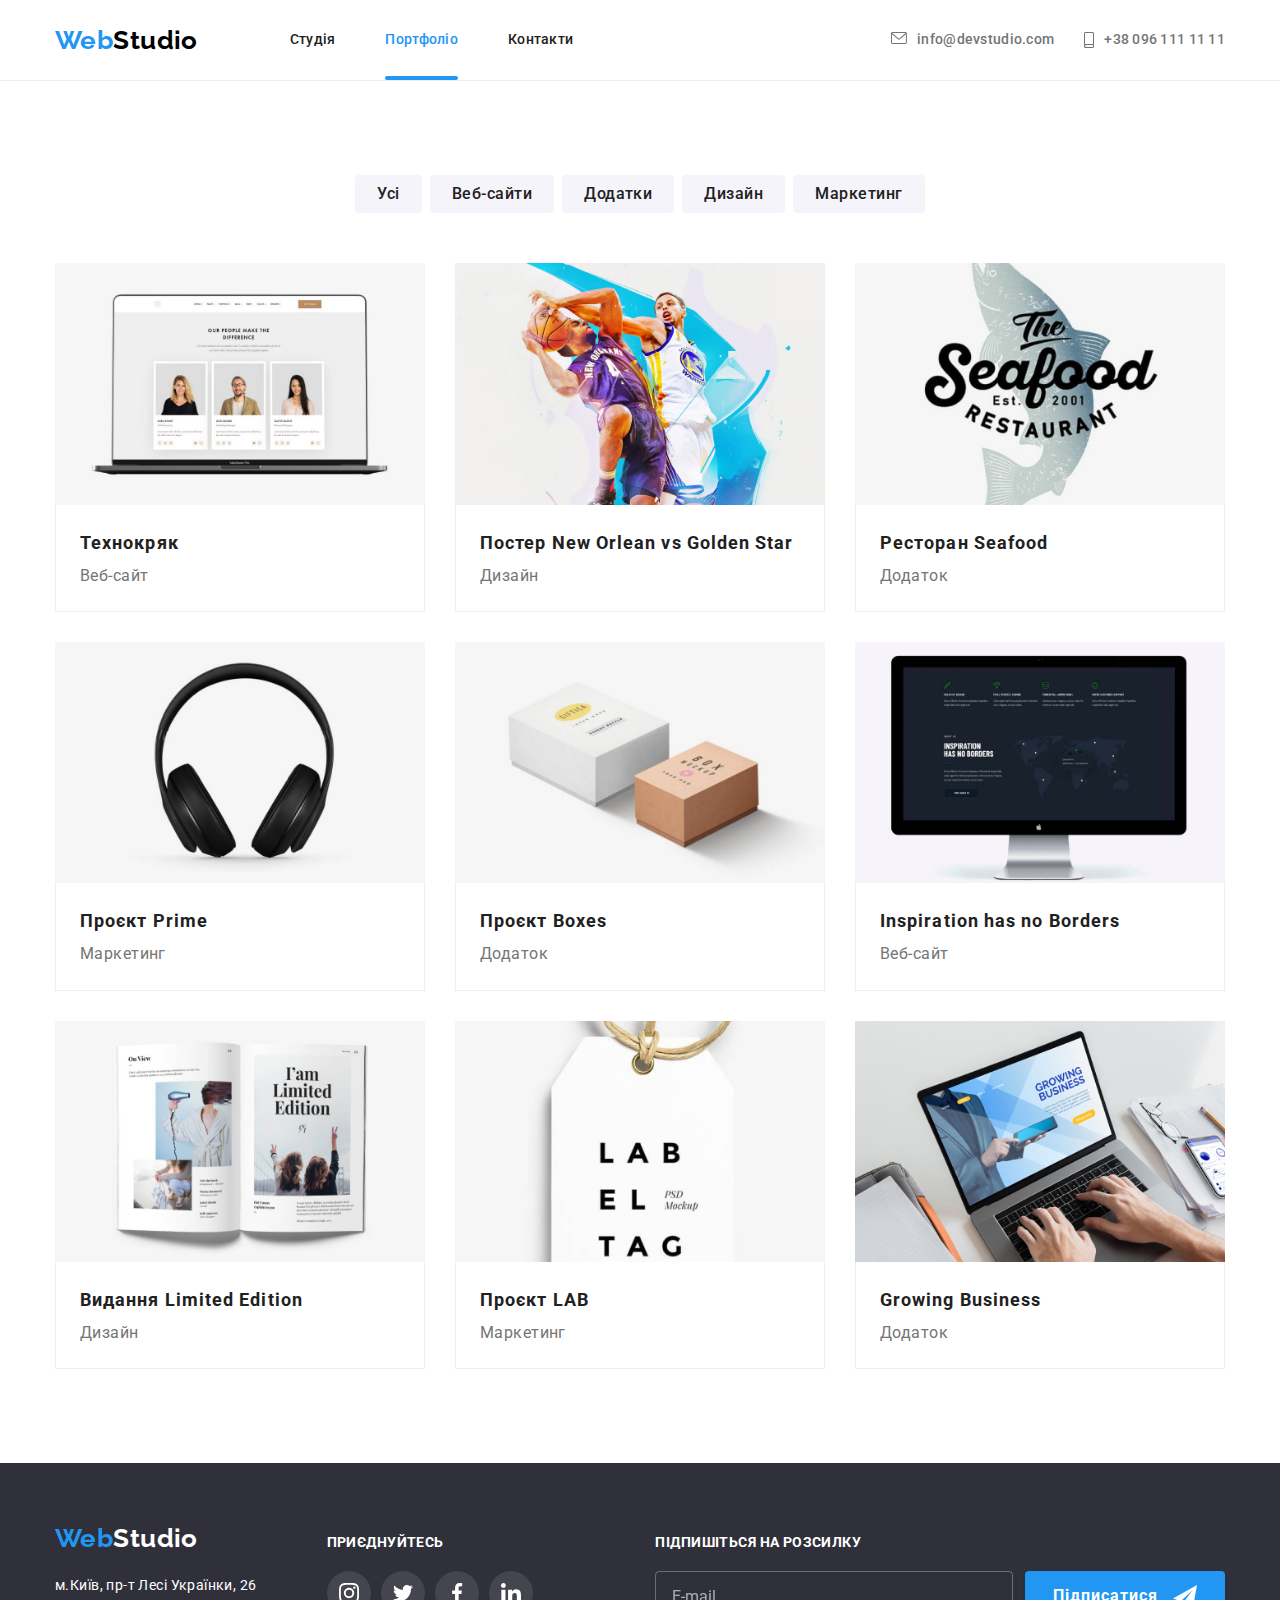
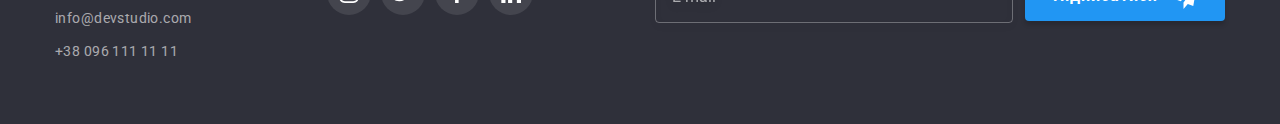
==== commit 40fea3eb: "Add styles to page-header&mobmenu" ====
--- a/portfolio.html
+++ b/portfolio.html
@@ -4,7 +4,7 @@
     <meta charset="UTF-8">
     <meta http-equiv="X-UA-Compatible" content="IE=edge">
     <meta name="viewport" content="width=device-width, initial-scale=1.0">
-    <title>goit-markup-hw-07</title>
+    <title>goit-markup-hw-08</title>
     <link rel="stylesheet" href="./css/main.min.css">
     <link rel="preconnect" href="https://fonts.googleapis.com">
     <link rel="preconnect" href="https://fonts.gstatic.com" crossorigin>
@@ -15,31 +15,46 @@
     <header class="page-header">
         <div class="container page-header__container">
             <a href="./index.html" class="logo">Web<span class="logo__span">Studio</span></a>
-            <nav class="page-header__nav">
-                <ul class="page-header__nav-list">
-                    <li class="page-header__nav-item"><a href="./index.html"
-                            class="page-header__nav-link">Студія</a></li>
-                    <li class="page-header__nav-item"><a href="./portfolio.html" class="page-header__nav-link is-active">Портфоліо</a>
-                    </li>
-                    <li class="page-header__nav-item"><a href="" class="page-header__nav-link">Контакти</a></li>
-                </ul>
-            </nav>
-            <ul class="page-header__contacts">
-                <li class="page-header__contacts-item">
-                    <a href="mailto:info@devstudio.com" class="page-header__contacts-link">
-                        <svg class="page-header__contacts-icon" width="16" height="12">
-                            <use href="./images/symbol-defs.svg#envelope"></use>
-                        </svg>
-                        info@devstudio.com</a>
-                </li>
-                <li class="page-header__contacts-item">
-                    <a href="tel:+380961111111" class="page-header__contacts-link">
-                        <svg class="page-header__contacts-icon" width="10" height="16">
-                            <use href="./images/symbol-defs.svg#smartphone"></use>
-                        </svg>
-                        +38 096 111 11 11</a>
-                </li>
-            </ul>
+            <button type="button" class="menu-button" aria-label="Перемикач мобільного меню" aria-expended="true"
+                aria-controls="menu-container" data-menu-button>
+                <svg width="40" height="40">
+                    <use href="./images/symbol-defs.svg#menu" class="icon-menu"></use>
+                    <use href="./images/symbol-defs.svg#close" class="icon-cross"></use>
+                </svg>
+            </button>
+            <div class="menu-container" id="menu-container" data-menu>
+                <nav class="page-header__nav">
+                    <ul class="page-header__nav-list">
+                        <li class="page-header__nav-item"><a href="./index.html"
+                                class="page-header__nav-link">Студія</a></li>
+                        <li class="page-header__nav-item"><a href="./portfolio.html"
+                                class="page-header__nav-link is-active">Портфоліо</a></li>
+                        <li class="page-header__nav-item"><a href="" class="page-header__nav-link">Контакти</a></li>
+                    </ul>
+                </nav>
+                <ul class="page-header__contacts">
+                    <li class="page-header__contacts-item">
+                        <a href="mailto:info@devstudio.com" class="page-header__contacts-link">
+                            <svg class="page-header__contacts-icon" width="16" height="12">
+                                <use href="./images/symbol-defs.svg#envelope"></use>
+                            </svg>
+                            info@devstudio.com</a>
+                    </li>
+                    <li class="page-header__contacts-item">
+                        <a href="tel:+380961111111" class="page-header__contacts-link">
+                            <svg class="page-header__contacts-icon" width="10" height="16">
+                                <use href="./images/symbol-defs.svg#smartphone"></use>
+                            </svg>
+                            +38 096 111 11 11</a>
+                    </li>
+                </ul>
+                <ul class="page-header__social-bar">
+                    <li class="page-header__social-item"><a class="page-header__social-link" href="#">Instagram</a></li>
+                    <li class="page-header__social-item"><a class="page-header__social-link" href="#">Twitter</a></li>
+                    <li class="page-header__social-item"><a class="page-header__social-link" href="#">Facebook</a></li>
+                    <li class="page-header__social-item"><a class="page-header__social-link" href="#">LinkedIn</a></li>
+                </ul>
+            </div>
         </div>
     </header>
     <main>
@@ -265,5 +280,6 @@
             </form>
         </div>
     </footer>
+    <script src="./js/menu-mytry.js"></script>
 </body>
 </html>--- a/css/main.min.css
+++ b/css/main.min.css
@@ -1 +1 @@
-:root{--main-color: #757575;--title-color: #212121;--accent-color: #2196F3;--white-color: #ffffff;--secondary-bcg: #F5F4FA;--black-color: #000000;--footer-bcg: #2F303A;--hero-overlay: rgba(47, 48, 58, 0.4);--worktypes-bcg: rgba(47, 48, 58, 0.8);--btn-hover: #188CE8;--header-line: #ECECEC;--cards-line: #EEEEEE;--footer-contact: rgba(255, 255, 255, 0.6);--logo-icons: #AFB1B8;--footer-links: rgba(255, 255, 255, 0.1);--footer-input-border: rgba(255, 255, 255, 0.3);--overlay-bcg: rgba(33, 150, 243, 0.9);--modal-bcg: rgba(0, 0, 0, 0.2);--modal-btn: rgba(0, 0, 0, 0.1);--modal-placeholder: rgba(117, 117, 117, 0.5);--modal-input-border: rgba(33, 33, 33, 0.2);--main-font: Roboto, Montserrat, DM Sans, sans-serif;--main-font-size: 14px;--main-letter-spacing: 0.03em}.portfolio-card__link,.page-footer__adr-link--white,.page-footer__adr-link,.logo{display:inline-block;text-decoration:none}.portfolio-card__list,.portfolio-tabs__list,.page-footer__adr-list,.clients__list,.socials,.team__list,.worktypes__list,.features__list{margin:0;padding:0;list-style:none}/*! normalize.css v8.0.0 | MIT License | github.com/necolas/normalize.css */html{line-height:1.15;-webkit-text-size-adjust:100%}body{margin:0}h1{font-size:2em;margin:.67em 0}hr{-webkit-box-sizing:content-box;box-sizing:content-box;height:0;overflow:visible}pre{font-family:monospace,monospace;font-size:1em}a{background-color:rgba(0,0,0,0)}abbr[title]{border-bottom:none;text-decoration:underline;-webkit-text-decoration:underline dotted;text-decoration:underline dotted}b,strong{font-weight:bolder}code,kbd,samp{font-family:monospace,monospace;font-size:1em}small{font-size:80%}sub,sup{font-size:75%;line-height:0;position:relative;vertical-align:baseline}sub{bottom:-0.25em}sup{top:-0.5em}img{border-style:none}button,input,optgroup,select,textarea{font-family:inherit;font-size:100%;line-height:1.15;margin:0}button,input{overflow:visible}button,select{text-transform:none}button,[type=button],[type=reset],[type=submit]{-webkit-appearance:button}button::-moz-focus-inner,[type=button]::-moz-focus-inner,[type=reset]::-moz-focus-inner,[type=submit]::-moz-focus-inner{border-style:none;padding:0}button:-moz-focusring,[type=button]:-moz-focusring,[type=reset]:-moz-focusring,[type=submit]:-moz-focusring{outline:1px dotted ButtonText}fieldset{padding:.35em .75em .625em}legend{-webkit-box-sizing:border-box;box-sizing:border-box;color:inherit;display:table;max-width:100%;padding:0;white-space:normal}progress{vertical-align:baseline}textarea{overflow:auto}[type=checkbox],[type=radio]{-webkit-box-sizing:border-box;box-sizing:border-box;padding:0}[type=number]::-webkit-inner-spin-button,[type=number]::-webkit-outer-spin-button{height:auto}[type=search]{-webkit-appearance:textfield;outline-offset:-2px}[type=search]::-webkit-search-decoration{-webkit-appearance:none}::-webkit-file-upload-button{-webkit-appearance:button;font:inherit}details{display:block}summary{display:list-item}template{display:none}[hidden]{display:none}html{-webkit-box-sizing:border-box;box-sizing:border-box}*,*::before,*::after{-webkit-box-sizing:inherit;box-sizing:inherit}body{font-family:var(--main-font);color:var(--main-color);font-size:var(--main-font-size);letter-spacing:var(--main-letter-spacing)}h1,h2,h3,h4,h5,h6,p{padding:0;margin:0}img{display:block;max-width:100%;height:auto}.container{padding-left:15px;padding-right:15px;margin-left:auto;margin-right:auto}@media screen and (min-width: 480px){.container{width:480px}}@media screen and (min-width: 768px){.container{width:768px}}@media screen and (min-width: 1200px){.container{width:1200px}}.section{padding:60px 0}@media screen and (min-width: 1200px){.section{padding:94px 0}}.section-title{color:var(--title-color);font-weight:700;font-size:28px;line-height:1.16;text-align:center;letter-spacing:.03em;margin-bottom:30px}@media screen and (min-width: 1200px){.section-title{font-size:36px;margin-bottom:50px}}.visually-hidden{position:absolute;width:1px;height:1px;margin:-1px;padding:0;overflow:hidden;border:0;clip:rect(0 0 0 0)}.backdrop--is-hidden{opacity:0;pointer-events:none}.img-wrapper{position:relative;overflow:hidden;font-size:0}.logo{color:var(--accent-color);font-family:Raleway,sans-serif;font-size:24px;font-weight:700;line-height:1.17}.logo__span{color:var(--black-color)}.logo__span--inverse{color:var(--white-color)}@media screen and (min-width: 1200px){.logo{font-size:26px;line-height:1.19}}.hero{padding:118px 0;max-width:100%;margin-left:auto;margin-right:auto;background-image:-webkit-gradient(linear, left top, left bottom, from(var(--hero-overlay)), to(var(--hero-overlay))),url("../images/hero-mob.jpg");background-image:linear-gradient(var(--hero-overlay), var(--hero-overlay)),url("../images/hero-mob.jpg");background-size:480px 400px;background-position:center;background-repeat:no-repeat}@media(min-device-pixel-ratio: 2),(-webkit-min-device-pixel-ratio: 2),(min-resolution: 192dpi),(min-resolution: 2dppx){.hero{background-image:-webkit-gradient(linear, left top, left bottom, from(var(--hero-overlay)), to(var(--hero-overlay))),url("../images/hero-mob@2x.jpg");background-image:linear-gradient(var(--hero-overlay), var(--hero-overlay)),url("../images/hero-mob@2x.jpg")}}@media screen and (min-width: 768px){.hero{background-image:-webkit-gradient(linear, left top, left bottom, from(var(--hero-overlay)), to(var(--hero-overlay))),url("../images/hero-tab.jpg");background-image:linear-gradient(var(--hero-overlay), var(--hero-overlay)),url("../images/hero-tab.jpg");background-size:768px 400px}}@media screen and (min-width: 768px)and (min-device-pixel-ratio: 2),screen and (min-width: 768px)and (-webkit-min-device-pixel-ratio: 2),screen and (min-width: 768px)and (min-resolution: 192dpi),screen and (min-width: 768px)and (min-resolution: 2dppx){.hero{background-image:-webkit-gradient(linear, left top, left bottom, from(var(--hero-overlay)), to(var(--hero-overlay))),url("../images/hero-tab@2x.jpg");background-image:linear-gradient(var(--hero-overlay), var(--hero-overlay)),url("../images/hero-tab@2x.jpg")}}@media screen and (min-width: 1200px){.hero{max-width:1600px;padding:200px 0;background-image:-webkit-gradient(linear, left top, left bottom, from(var(--hero-overlay)), to(var(--hero-overlay))),url("../images/hero-desk.jpg");background-image:linear-gradient(var(--hero-overlay), var(--hero-overlay)),url("../images/hero-desk.jpg");background-size:1600px 600px}}@media screen and (min-width: 1200px)and (min-device-pixel-ratio: 2),screen and (min-width: 1200px)and (-webkit-min-device-pixel-ratio: 2),screen and (min-width: 1200px)and (min-resolution: 192dpi),screen and (min-width: 1200px)and (min-resolution: 2dppx){.hero{background-image:-webkit-gradient(linear, left top, left bottom, from(var(--hero-overlay)), to(var(--hero-overlay))),url("../images/hero-desk@2x.jpg");background-image:linear-gradient(var(--hero-overlay), var(--hero-overlay)),url("../images/hero-desk@2x.jpg")}}.hero__title{color:var(--white-color);font-weight:900;font-size:26px;line-height:1.62;letter-spacing:.06em;text-transform:uppercase;text-align:center;margin:0 auto}@media screen and (min-width: 768px){.hero__title{max-width:60%}}@media screen and (min-width: 1200px){.hero__title{font-size:44px;line-height:1.36}}.hero__btn{margin:30px auto 0}.btn{display:block;padding:10px 28px;background-color:var(--accent-color);color:var(--white-color);font-family:Roboto,Montserrat,DM Sans,sans-serif;font-size:16px;font-weight:700;line-height:1.88;letter-spacing:.06em;cursor:pointer;-webkit-box-shadow:0px 4px 4px rgba(0,0,0,.15);box-shadow:0px 4px 4px rgba(0,0,0,.15);border-radius:4px;border:none;-webkit-transition:background-color 250ms cubic-bezier(0.4, 0, 0.2, 1);transition:background-color 250ms cubic-bezier(0.4, 0, 0.2, 1)}.btn:hover,.btn:focus{background-color:var(--btn-hover)}@media screen and (min-width: 1200px){.features{padding-bottom:0}}.features__list{display:-webkit-box;display:-ms-flexbox;display:flex;-webkit-box-align:start;-ms-flex-align:start;align-items:flex-start;-webkit-box-pack:center;-ms-flex-pack:center;justify-content:center;-ms-flex-wrap:wrap;flex-wrap:wrap;margin:-15px}.features__item{margin:15px}@media screen and (min-width: 480px){.features__item{width:100%}}@media screen and (min-width: 768px){.features__item{width:46%}}@media screen and (min-width: 1200px){.features__item{width:22%}}.features__bcg{display:-webkit-box;display:-ms-flexbox;display:flex;-webkit-box-align:center;-ms-flex-align:center;align-items:center;-webkit-box-pack:center;-ms-flex-pack:center;justify-content:center;height:120px;width:100%;background-color:var(--secondary-bcg);border-radius:4px}.features__label{margin-top:30px;margin-bottom:10px;color:var(--title-color);font-weight:700;font-size:14px;line-height:1.14;text-transform:uppercase;text-align:center}@media screen and (min-width: 768px){.features__label{text-align:start}}.features__text{line-height:1.71}.worktypes__list{display:-webkit-box;display:-ms-flexbox;display:flex;-webkit-box-align:start;-ms-flex-align:start;align-items:flex-start;-webkit-box-pack:justify;-ms-flex-pack:justify;justify-content:space-between}.worktypes__item{position:relative}.worktypes__text{position:absolute;bottom:0;display:-webkit-box;display:-ms-flexbox;display:flex;-webkit-box-align:center;-ms-flex-align:center;align-items:center;-webkit-box-pack:center;-ms-flex-pack:center;justify-content:center;width:100%;min-height:70px;padding:8px;font-weight:700;line-height:1.14;text-transform:uppercase;color:var(--white-color);background-color:var(--worktypes-bcg)}@media screen and (max-width: 1200px){.worktypes{display:none}}.team{background-color:var(--secondary-bcg)}.team__list{display:grid;row-gap:30px;-webkit-column-gap:30px;-moz-column-gap:30px;column-gap:30px;grid-template-columns:repeat(1, 1fr)}@media screen and (min-width: 768px){.team__list{grid-template-columns:repeat(2, 1fr)}}@media screen and (min-width: 1200px){.team__list{grid-template-columns:repeat(4, 1fr)}}.team-card{background-color:var(--white-color);-webkit-box-shadow:0px 1px 3px rgba(0,0,0,.12),0px 1px 1px rgba(0,0,0,.14),0px 2px 1px rgba(0,0,0,.2);box-shadow:0px 1px 3px rgba(0,0,0,.12),0px 1px 1px rgba(0,0,0,.14),0px 2px 1px rgba(0,0,0,.2);border-radius:0px 0px 4px 4px}.team-card__content{padding:30px 32px}.team-card__title{color:var(--title-color);font-weight:500;font-size:16px;line-height:1.19;text-align:center}.team-card__text{line-height:1.19;text-align:center;margin:10px auto 16px}.socials{display:-webkit-box;display:-ms-flexbox;display:flex;-webkit-box-align:center;-ms-flex-align:center;align-items:center;-webkit-box-pack:center;-ms-flex-pack:center;justify-content:center}.socials__link{display:-webkit-box;display:-ms-flexbox;display:flex;-webkit-box-align:center;-ms-flex-align:center;align-items:center;-webkit-box-pack:center;-ms-flex-pack:center;justify-content:center;width:44px;height:44px;border-radius:50%;-webkit-transition:background-color 250ms cubic-bezier(0.4, 0, 0.2, 1);transition:background-color 250ms cubic-bezier(0.4, 0, 0.2, 1)}.socials__link:hover,.socials__link:focus{background-color:var(--accent-color);border-radius:50%;border:none}.socials__link--inverse{display:-webkit-box;display:-ms-flexbox;display:flex;-webkit-box-align:center;-ms-flex-align:center;align-items:center;-webkit-box-pack:center;-ms-flex-pack:center;justify-content:center;width:44px;height:44px;border-radius:50%;background-color:var(--footer-links);-webkit-transition:background-color 250ms cubic-bezier(0.4, 0, 0.2, 1);transition:background-color 250ms cubic-bezier(0.4, 0, 0.2, 1)}.socials__link--inverse:hover,.socials__link--inverse:focus{background-color:var(--accent-color);border-radius:50%;border:none}.socials__icon{fill:var(--logo-icons);-webkit-transition:fill 250ms cubic-bezier(0.4, 0, 0.2, 1);transition:fill 250ms cubic-bezier(0.4, 0, 0.2, 1)}.socials__link:hover .socials__icon,.socials__link:focus .socials__icon{fill:var(--white-color)}.socials__icon--inverse{fill:var(--white-color)}.clients__list{display:grid;row-gap:30px;-webkit-column-gap:30px;-moz-column-gap:30px;column-gap:30px;grid-template-columns:repeat(2, 1fr)}@media screen and (min-width: 768px){.clients__list{grid-template-columns:repeat(3, 1fr)}}@media screen and (min-width: 1200px){.clients__list{grid-template-columns:repeat(6, 1fr)}}.clients__link{display:-webkit-box;display:-ms-flexbox;display:flex;-webkit-box-align:center;-ms-flex-align:center;align-items:center;-webkit-box-pack:center;-ms-flex-pack:center;justify-content:center;width:100%;height:100%;padding:16px 0;border:1px solid var(--logo-icons);border-radius:4px;-webkit-transition:border-color 250ms cubic-bezier(0.4, 0, 0.2, 1);transition:border-color 250ms cubic-bezier(0.4, 0, 0.2, 1)}.clients__link:hover,.clients__link:focus{border-color:var(--accent-color)}.clients__icon{fill:var(--logo-icons);-webkit-transition:fill 250ms cubic-bezier(0.4, 0, 0.2, 1);transition:fill 250ms cubic-bezier(0.4, 0, 0.2, 1)}.clients__link:hover .clients__icon,.clients__link:focus .clients__icon{fill:var(--accent-color)}.page-footer{background-color:var(--footer-bcg);padding:60px 0}.page-footer__container{padding:0 15px;margin:0 auto;text-align:center}@media screen and (min-width: 768px){.page-footer__container{display:-webkit-box;display:-ms-flexbox;display:flex;-webkit-box-align:baseline;-ms-flex-align:baseline;align-items:baseline;-webkit-box-pack:center;-ms-flex-pack:center;justify-content:center;-webkit-box-orient:horizontal;-webkit-box-direction:normal;-ms-flex-direction:row;flex-direction:row;-ms-flex-wrap:wrap;flex-wrap:wrap}}@media screen and (min-width: 1200px){.page-footer__container{display:-webkit-box;display:-ms-flexbox;display:flex;-webkit-box-align:baseline;-ms-flex-align:baseline;align-items:baseline;-webkit-box-pack:start;-ms-flex-pack:start;justify-content:flex-start}}@media screen and (min-width: 1200px){.page-footer__adr-thumb{text-align:start}}.page-footer__adr{margin-top:20px;margin-bottom:60px;font-style:normal;line-height:1.71}@media screen and (min-width: 768px){.page-footer__adr{margin-bottom:0}}.page-footer__adr-item:not(:last-child){margin-bottom:9px}.page-footer__adr-link{color:var(--footer-contact)}.page-footer__adr-link--white{color:var(--white-color)}@media screen and (min-width: 768px){.page-footer__join{margin-left:165px}}@media screen and (min-width: 1200px){.page-footer__join{text-align:start;margin-left:70px}}.page-footer__join-title{font-weight:700;font-size:14px;line-height:1.14;text-transform:uppercase;color:var(--white-color);margin-bottom:20px}.page-footer__join-item:not(:last-child){margin-right:10px}.page-footer__subscribe{-webkit-box-flex:1;-ms-flex-positive:1;flex-grow:1;margin-top:60px}@media screen and (min-width: 1200px){.page-footer__subscribe{margin-left:auto;margin-top:0;-webkit-box-flex:0;-ms-flex-positive:0;flex-grow:0}}.page-footer__subscribe-title{display:block;font-weight:700;font-size:14px;line-height:1.14;text-transform:uppercase;color:var(--white-color);margin-bottom:20px}@media screen and (min-width: 1200px){.page-footer__subscribe-title{text-align:start}}@media screen and (min-width: 1200px){.page-footer__subscribe-thumb{display:-webkit-box;display:-ms-flexbox;display:flex;-webkit-box-align:start;-ms-flex-align:start;align-items:flex-start;-webkit-box-pack:center;-ms-flex-pack:center;justify-content:center}}.page-footer__subscribe-input{width:100%;max-width:450px;padding:15px 16px;background-color:rgba(0,0,0,0);border:1px solid var(--footer-input-border);-webkit-filter:drop-shadow(0px 4px 4px rgba(0, 0, 0, 0.15));filter:drop-shadow(0px 4px 4px rgba(0, 0, 0, 0.15));border-radius:4px;font-size:16px;line-height:1.25;color:var(--footer-contact)}.page-footer__subscribe-input::-webkit-input-placeholder{font-size:16px;line-height:1.25;color:var(--footer-contact)}.page-footer__subscribe-input::-moz-placeholder{font-size:16px;line-height:1.25;color:var(--footer-contact)}.page-footer__subscribe-input:-ms-input-placeholder{font-size:16px;line-height:1.25;color:var(--footer-contact)}.page-footer__subscribe-input::-ms-input-placeholder{font-size:16px;line-height:1.25;color:var(--footer-contact)}.page-footer__subscribe-input::placeholder{font-size:16px;line-height:1.25;color:var(--footer-contact)}@media screen and (min-width: 1200px){.page-footer__subscribe-input{width:358px;margin-right:12px}}.page-footer__subscribe-icon{vertical-align:middle;margin-left:10px}.page-footer__subscribe-btn{display:block;margin:20px auto 0}@media screen and (min-width: 1200px){.page-footer__subscribe-btn{display:inline-block;margin:0}}.modal{position:absolute;top:50%;left:50%;-webkit-transform:translate(-50%, -50%);transform:translate(-50%, -50%);padding:40px;background-color:var(--white-color);-webkit-box-shadow:0px 1px 3px rgba(0,0,0,.12),0px 1px 1px rgba(0,0,0,.14),0px 2px 1px rgba(0,0,0,.2);box-shadow:0px 1px 3px rgba(0,0,0,.12),0px 1px 1px rgba(0,0,0,.14),0px 2px 1px rgba(0,0,0,.2);border-radius:4px;width:90%;max-width:450px}@media screen and (min-width: 1200px){.modal{max-width:528px}}.modal__close-btn{position:absolute;top:8px;left:100%;-webkit-transform:translateX(calc(-100% - 8px));transform:translateX(calc(-100% - 8px));display:-webkit-box;display:-ms-flexbox;display:flex;-webkit-box-pack:center;-ms-flex-pack:center;justify-content:center;-webkit-box-align:center;-ms-flex-align:center;align-items:center;width:30px;height:30px;border-radius:50%;border-color:var(--modal-btn);background-color:var(--white-color);padding:0;outline:none;-webkit-box-shadow:none;box-shadow:none}.modal__close-icon{width:18px;height:18px;fill:var(--black-color);-webkit-transition:fill 250ms cubic-bezier(0.4, 0, 0.2, 1);transition:fill 250ms cubic-bezier(0.4, 0, 0.2, 1)}.modal__close-btn:hover .modal__close-icon,.modal__close-btn:focus .modal__close-icon{fill:var(--accent-color)}.offer-form{display:-webkit-box;display:-ms-flexbox;display:flex;-webkit-box-align:center;-ms-flex-align:center;align-items:center;-webkit-box-pack:center;-ms-flex-pack:center;justify-content:center;-webkit-box-orient:vertical;-webkit-box-direction:normal;-ms-flex-direction:column;flex-direction:column}.offer-form__title{margin-bottom:12px;font-weight:700;font-size:20px;line-height:1.15;text-align:center;color:var(--title-color)}.offer-form__label{position:relative;width:100%;display:block;font-size:12px;line-height:1.17;letter-spacing:.01em}.offer-form__label+.offer-form__label{margin-top:10px}.offer-form__input{width:100%;display:block;padding:11px 30px;-webkit-box-align:center;-ms-flex-align:center;align-items:center;margin-top:4px;border:1px solid var(--modal-input-border);border-radius:4px;outline:none;-webkit-box-shadow:none;box-shadow:none;-webkit-transition:border 250ms cubic-bezier(0.4, 0, 0.2, 1);transition:border 250ms cubic-bezier(0.4, 0, 0.2, 1)}.offer-form__input:focus,.offer-form__input:active{border:1px solid var(--accent-color)}.offer-form__icon{position:absolute;top:29px;left:12px;-webkit-transition:fill 250ms cubic-bezier(0.4, 0, 0.2, 1);transition:fill 250ms cubic-bezier(0.4, 0, 0.2, 1)}.offer-form__input:focus+.offer-form__icon,.offer-form__input:active+.offer-form__icon{fill:var(--accent-color)}.offer-form__textarea{width:100%;display:block;height:96px;padding:12px 16px;margin-top:4px;border:1px solid var(--modal-input-border);border-radius:4px;resize:none;outline:none;-webkit-box-shadow:none;box-shadow:none;-webkit-transition:border 250ms cubic-bezier(0.4, 0, 0.2, 1);transition:border 250ms cubic-bezier(0.4, 0, 0.2, 1)}.offer-form__textarea:focus,.offer-form__textarea:active{border:1px solid var(--accent-color)}.offer-form__textarea::-webkit-input-placeholder{font-size:12px;line-height:1.17;letter-spacing:.01em;color:var(--modal-placeholder)}.offer-form__textarea::-moz-placeholder{font-size:12px;line-height:1.17;letter-spacing:.01em;color:var(--modal-placeholder)}.offer-form__textarea:-ms-input-placeholder{font-size:12px;line-height:1.17;letter-spacing:.01em;color:var(--modal-placeholder)}.offer-form__textarea::-ms-input-placeholder{font-size:12px;line-height:1.17;letter-spacing:.01em;color:var(--modal-placeholder)}.offer-form__textarea::placeholder{font-size:12px;line-height:1.17;letter-spacing:.01em;color:var(--modal-placeholder)}.offer-form__checkbox-label{position:relative;width:100%;display:-webkit-box;display:-ms-flexbox;display:flex;-webkit-box-align:center;-ms-flex-align:center;align-items:center;-webkit-box-pack:center;-ms-flex-pack:center;justify-content:center;font-size:12px;line-height:1.17;margin-top:20px;margin-bottom:30px;letter-spacing:.03em}@media screen and (min-width: 1200px){.offer-form__checkbox-label{font-size:14px;line-height:1.71}}.offer-form__checkbox-link{text-decoration:underline;color:var(--accent-color)}.offer-form__checkbox-input{position:absolute;-webkit-appearance:none;-moz-appearance:none;appearance:none}.offer-form__checkbox-input:checked~.offer-form__checkbox-icon--checked{opacity:1}.offer-form__checkbox-input:checked~.offer-form__checkbox-icon--unchecked{opacity:0}.offer-form__checkbox-icon--unchecked{width:16px;height:15px;margin-right:7px;opacity:1;-ms-flex-item-align:start;align-self:start;-ms-flex-negative:0;flex-shrink:0}@media screen and (min-width: 480px){.offer-form__checkbox-icon--unchecked{-ms-flex-item-align:center;align-self:center}}.offer-form__checkbox-icon--checked{position:absolute;left:0;width:16px;height:15px;fill:var(--accent-color);background-origin:border-box;opacity:0;-ms-flex-item-align:start;align-self:start}@media screen and (min-width: 480px){.offer-form__checkbox-icon--checked{-ms-flex-item-align:center;align-self:center}}.offer-form__checkbox-thumb{display:-webkit-box;display:-ms-flexbox;display:flex;-webkit-box-align:start;-ms-flex-align:start;align-items:flex-start;-webkit-box-pack:center;-ms-flex-pack:center;justify-content:center}.portfolio-tabs__list{display:-webkit-box;display:-ms-flexbox;display:flex;-webkit-box-align:center;-ms-flex-align:center;align-items:center;-webkit-box-pack:start;-ms-flex-pack:start;justify-content:flex-start;-ms-flex-wrap:wrap;flex-wrap:wrap;margin-bottom:-15px}@media screen and (min-width: 768px){.portfolio-tabs__list{display:-webkit-box;display:-ms-flexbox;display:flex;-webkit-box-align:center;-ms-flex-align:center;align-items:center;-webkit-box-pack:center;-ms-flex-pack:center;justify-content:center}}.portfolio-tabs__item{margin-bottom:15px}.portfolio-tabs__item:not(:last-child){margin-right:8px}.portfolio-tabs__btn{color:var(--title-color);background-color:var(--secondary-bcg);border-radius:4px;font-size:16px;font-weight:500;line-height:1.62;letter-spacing:.03em;border:none;padding:6px 22px;-webkit-transition:background-color 250ms cubic-bezier(0.4, 0, 0.2, 1),color 250ms cubic-bezier(0.4, 0, 0.2, 1),-webkit-box-shadow 250ms cubic-bezier(0.4, 0, 0.2, 1);transition:background-color 250ms cubic-bezier(0.4, 0, 0.2, 1),color 250ms cubic-bezier(0.4, 0, 0.2, 1),-webkit-box-shadow 250ms cubic-bezier(0.4, 0, 0.2, 1);transition:background-color 250ms cubic-bezier(0.4, 0, 0.2, 1),color 250ms cubic-bezier(0.4, 0, 0.2, 1),box-shadow 250ms cubic-bezier(0.4, 0, 0.2, 1);transition:background-color 250ms cubic-bezier(0.4, 0, 0.2, 1),color 250ms cubic-bezier(0.4, 0, 0.2, 1),box-shadow 250ms cubic-bezier(0.4, 0, 0.2, 1),-webkit-box-shadow 250ms cubic-bezier(0.4, 0, 0.2, 1)}.portfolio-tabs__btn:hover,.portfolio-tabs__btn:focus{color:var(--white-color);background-color:var(--accent-color);-webkit-box-shadow:0px 3px 1px rgba(0,0,0,.1),0px 1px 2px rgba(0,0,0,.08),0px 2px 2px rgba(0,0,0,.12);box-shadow:0px 3px 1px rgba(0,0,0,.1),0px 1px 2px rgba(0,0,0,.08),0px 2px 2px rgba(0,0,0,.12);cursor:pointer}.portfolio-card__list{display:grid;row-gap:30px;-webkit-column-gap:30px;-moz-column-gap:30px;column-gap:30px;grid-template-columns:repeat(1, 1fr);margin-top:40px}@media screen and (min-width: 768px){.portfolio-card__list{grid-template-columns:repeat(2, 1fr);margin-top:30px}}@media screen and (min-width: 1200px){.portfolio-card__list{grid-template-columns:repeat(3, 1fr);margin-top:50px}}.portfolio-card__item{max-width:450px;-webkit-transition:-webkit-box-shadow 250ms cubic-bezier(0.4, 0, 0.2, 1);transition:-webkit-box-shadow 250ms cubic-bezier(0.4, 0, 0.2, 1);transition:box-shadow 250ms cubic-bezier(0.4, 0, 0.2, 1);transition:box-shadow 250ms cubic-bezier(0.4, 0, 0.2, 1), -webkit-box-shadow 250ms cubic-bezier(0.4, 0, 0.2, 1)}@media screen and (min-width: 768px){.portfolio-card__item{width:354px}}@media screen and (min-width: 1200px){.portfolio-card__item{width:370px}}.portfolio-card__link{display:-webkit-box;display:-ms-flexbox;display:flex;-webkit-box-orient:vertical;-webkit-box-direction:normal;-ms-flex-direction:column;flex-direction:column;height:100%}.portfolio-card__link:hover,.portfolio-card__link:focus{-webkit-box-shadow:0px 1px 1px rgba(0,0,0,.12),0px 4px 4px rgba(0,0,0,.06),1px 4px 6px rgba(0,0,0,.16);box-shadow:0px 1px 1px rgba(0,0,0,.12),0px 4px 4px rgba(0,0,0,.06),1px 4px 6px rgba(0,0,0,.16)}.portfolio-card__overlay{display:none}@media screen and (min-width: 768px){.portfolio-card__overlay{display:block;position:absolute;top:0;left:0;padding:63px 24px;background:var(--overlay-bcg);width:100%;height:100%;background-color:var(--overlay-bcg);-webkit-transform:translateY(100%);transform:translateY(100%);-webkit-transition:-webkit-transform 250ms cubic-bezier(0.4, 0, 0.2, 1);transition:-webkit-transform 250ms cubic-bezier(0.4, 0, 0.2, 1);transition:transform 250ms cubic-bezier(0.4, 0, 0.2, 1);transition:transform 250ms cubic-bezier(0.4, 0, 0.2, 1), -webkit-transform 250ms cubic-bezier(0.4, 0, 0.2, 1)}.portfolio-card__link:hover .portfolio-card__overlay{position:absolute;-webkit-transform:translateY(0);transform:translateY(0)}}.portfolio-card__description{font-size:18px;line-height:1.56;color:var(--white-color)}.portfolio-card__content{-webkit-box-flex:1;-ms-flex-positive:1;flex-grow:1;padding:20px 24px;border:1px solid var(--cards-line);border-top:none}.portfolio-card__title{color:var(--title-color);font-weight:700;font-size:18px;line-height:2;letter-spacing:.06em}.portfolio-card__text{color:var(--main-color);line-height:1.88;font-size:16px}/*# sourceMappingURL=main.min.css.map */+:root{--main-color: #757575;--title-color: #212121;--accent-color: #2196F3;--white-color: #ffffff;--secondary-bcg: #F5F4FA;--black-color: #000000;--footer-bcg: #2F303A;--hero-overlay: rgba(47, 48, 58, 0.4);--worktypes-bcg: rgba(47, 48, 58, 0.8);--btn-hover: #188CE8;--header-line: #ECECEC;--cards-line: #EEEEEE;--footer-contact: rgba(255, 255, 255, 0.6);--logo-icons: #AFB1B8;--footer-links: rgba(255, 255, 255, 0.1);--footer-input-border: rgba(255, 255, 255, 0.3);--overlay-bcg: rgba(33, 150, 243, 0.9);--modal-bcg: rgba(0, 0, 0, 0.2);--modal-btn: rgba(0, 0, 0, 0.1);--modal-placeholder: rgba(117, 117, 117, 0.5);--modal-input-border: rgba(33, 33, 33, 0.2);--main-font: Roboto, Montserrat, DM Sans, sans-serif;--main-font-size: 14px;--main-letter-spacing: 0.03em}.portfolio-card__link,.page-footer__adr-link--white,.page-footer__adr-link,.logo,.page-header__social-link,.page-header__contacts-link,.page-header__nav-link{display:inline-block;text-decoration:none}.portfolio-card__list,.portfolio-tabs__list,.page-footer__adr-list,.clients__list,.socials,.team__list,.worktypes__list,.features__list,.page-header__social-bar,.page-header__contacts,.page-header__nav-list{margin:0;padding:0;list-style:none}/*! normalize.css v8.0.0 | MIT License | github.com/necolas/normalize.css */html{line-height:1.15;-webkit-text-size-adjust:100%}body{margin:0}h1{font-size:2em;margin:.67em 0}hr{-webkit-box-sizing:content-box;box-sizing:content-box;height:0;overflow:visible}pre{font-family:monospace,monospace;font-size:1em}a{background-color:rgba(0,0,0,0)}abbr[title]{border-bottom:none;text-decoration:underline;-webkit-text-decoration:underline dotted;text-decoration:underline dotted}b,strong{font-weight:bolder}code,kbd,samp{font-family:monospace,monospace;font-size:1em}small{font-size:80%}sub,sup{font-size:75%;line-height:0;position:relative;vertical-align:baseline}sub{bottom:-0.25em}sup{top:-0.5em}img{border-style:none}button,input,optgroup,select,textarea{font-family:inherit;font-size:100%;line-height:1.15;margin:0}button,input{overflow:visible}button,select{text-transform:none}button,[type=button],[type=reset],[type=submit]{-webkit-appearance:button}button::-moz-focus-inner,[type=button]::-moz-focus-inner,[type=reset]::-moz-focus-inner,[type=submit]::-moz-focus-inner{border-style:none;padding:0}button:-moz-focusring,[type=button]:-moz-focusring,[type=reset]:-moz-focusring,[type=submit]:-moz-focusring{outline:1px dotted ButtonText}fieldset{padding:.35em .75em .625em}legend{-webkit-box-sizing:border-box;box-sizing:border-box;color:inherit;display:table;max-width:100%;padding:0;white-space:normal}progress{vertical-align:baseline}textarea{overflow:auto}[type=checkbox],[type=radio]{-webkit-box-sizing:border-box;box-sizing:border-box;padding:0}[type=number]::-webkit-inner-spin-button,[type=number]::-webkit-outer-spin-button{height:auto}[type=search]{-webkit-appearance:textfield;outline-offset:-2px}[type=search]::-webkit-search-decoration{-webkit-appearance:none}::-webkit-file-upload-button{-webkit-appearance:button;font:inherit}details{display:block}summary{display:list-item}template{display:none}[hidden]{display:none}html{-webkit-box-sizing:border-box;box-sizing:border-box}*,*::before,*::after{-webkit-box-sizing:inherit;box-sizing:inherit}body{font-family:var(--main-font);color:var(--main-color);font-size:var(--main-font-size);letter-spacing:var(--main-letter-spacing);height:100%}h1,h2,h3,h4,h5,h6,p{padding:0;margin:0}img{display:block;max-width:100%;height:auto}.container{padding-left:15px;padding-right:15px;margin-left:auto;margin-right:auto}@media screen and (min-width: 480px){.container{width:480px}}@media screen and (min-width: 768px){.container{width:768px}}@media screen and (min-width: 1200px){.container{width:1200px}}.section{padding:60px 0}@media screen and (min-width: 1200px){.section{padding:94px 0}}.section-title{color:var(--title-color);font-weight:700;font-size:28px;line-height:1.16;text-align:center;letter-spacing:.03em;margin-bottom:30px}@media screen and (min-width: 1200px){.section-title{font-size:36px;margin-bottom:50px}}.visually-hidden{position:absolute;width:1px;height:1px;margin:-1px;padding:0;overflow:hidden;border:0;clip:rect(0 0 0 0)}.img-wrapper{position:relative;overflow:hidden;font-size:0}.backdrop{position:fixed;top:0;left:0;width:100%;height:100%;background-color:var(--modal-bcg);opacity:1;-webkit-transition:opacity 250ms cubic-bezier(0.4, 0, 0.2, 1);transition:opacity 250ms cubic-bezier(0.4, 0, 0.2, 1)}.backdrop--is-hidden{opacity:0;pointer-events:none}.page-header{position:relative}@media screen and (min-width: 1200px){.page-header{border-bottom:1px solid var(--header-line)}}.page-header__container{position:relative;min-height:60px;display:-webkit-box;display:-ms-flexbox;display:flex;-webkit-box-align:center;-ms-flex-align:center;align-items:center;-webkit-box-pack:justify;-ms-flex-pack:justify;justify-content:space-between}@media screen and (min-width: 480px){.page-header__container{width:480px}}@media screen and (min-width: 768px){.page-header__container{width:768px;display:-webkit-box;display:-ms-flexbox;display:flex;-webkit-box-align:center;-ms-flex-align:center;align-items:center;-webkit-box-pack:start;-ms-flex-pack:start;justify-content:flex-start}}@media screen and (min-width: 1200px){.page-header__container{width:1200px}}.page-header__nav{margin-bottom:auto}@media screen and (min-width: 768px){.page-header__nav{margin-left:92px}}@media screen and (min-width: 768px){.page-header__nav-list{display:-webkit-box;display:-ms-flexbox;display:flex;-webkit-box-align:center;-ms-flex-align:center;align-items:center;-webkit-box-pack:start;-ms-flex-pack:start;justify-content:flex-start}}.page-header__nav-item+.page-header__nav-item{margin-top:32px}@media screen and (min-width: 768px){.page-header__nav-item+.page-header__nav-item{margin-top:0;margin-left:50px}}.page-header__nav-link{color:var(--title-color);font-weight:500;font-size:40px;line-height:1.18;letter-spacing:.02em;-webkit-transition:color 250ms cubic-bezier(0.4, 0, 0.2, 1);transition:color 250ms cubic-bezier(0.4, 0, 0.2, 1)}.page-header__nav-link:focus,.page-header__nav-link:hover,.page-header__nav-link.is-active{color:var(--accent-color)}@media screen and (min-width: 768px){.page-header__nav-link{position:relative;padding:32px 0;font-size:14px;line-height:1.14;letter-spacing:.02em}.page-header__nav-link.is-active::after{content:"";display:block;position:absolute;bottom:0;width:100%;height:4px;background-color:currentColor;border-radius:2px}}.page-header__contacts{display:-webkit-box;display:-ms-flexbox;display:flex;-webkit-box-orient:vertical;-webkit-box-direction:reverse;-ms-flex-direction:column-reverse;flex-direction:column-reverse;margin-top:auto}@media screen and (min-width: 768px){.page-header__contacts{-webkit-box-orient:vertical;-webkit-box-direction:normal;-ms-flex-direction:column;flex-direction:column;margin:auto 0 auto auto}}@media screen and (min-width: 1200px){.page-header__contacts{display:-webkit-box;display:-ms-flexbox;display:flex;-webkit-box-align:center;-ms-flex-align:center;align-items:center;-webkit-box-pack:start;-ms-flex-pack:start;justify-content:flex-start;-webkit-box-orient:horizontal;-webkit-box-direction:normal;-ms-flex-direction:row;flex-direction:row;margin:auto 0 auto auto}}.page-header__contacts-item{margin-bottom:32px;font-size:24px;font-weight:500;letter-spacing:.02em;color:var(--main-color)}.page-header__contacts-item+.page-header__contacts-item{font-size:34px;color:var(--accent-color)}@media screen and (min-width: 768px){.page-header__contacts-item{margin-bottom:0px}.page-header__contacts-item+.page-header__contacts-item{margin-top:10px}}@media screen and (min-width: 1200px){.page-header__contacts-item{margin-bottom:0}.page-header__contacts-item+.page-header__contacts-item{margin-left:30px;margin-top:0}}.page-header__contacts-link{color:inherit}@media screen and (min-width: 768px){.page-header__contacts-link{display:-webkit-box;display:-ms-flexbox;display:flex;margin-right:auto;color:var(--main-color);font-weight:500;font-size:14px;line-height:1.14;letter-spacing:.02em;-webkit-transition:color 250ms cubic-bezier(0.4, 0, 0.2, 1);transition:color 250ms cubic-bezier(0.4, 0, 0.2, 1)}.page-header__contacts-link:hover,.page-header__contacts-link:focus{color:var(--accent-color)}.page-header__contacts-link:hover .page-header__contacts-icon,.page-header__contacts-link:focus .page-header__contacts-icon{fill:var(--accent-color)}}.page-header__contacts-icon{display:none}@media screen and (min-width: 768px){.page-header__contacts-icon{display:block;fill:var(--main-color);margin-right:10px;-webkit-transition:fill 250ms cubic-bezier(0.4, 0, 0.2, 1);transition:fill 250ms cubic-bezier(0.4, 0, 0.2, 1)}}@media screen and (min-width: 1200px){.page-header__contacts-icon{margin-right:10px}}.page-header__social-bar{display:-webkit-box;display:-ms-flexbox;display:flex;-webkit-box-align:center;-ms-flex-align:center;align-items:center;-webkit-box-pack:start;-ms-flex-pack:start;justify-content:flex-start;-ms-flex-wrap:wrap;flex-wrap:wrap;margin-top:64px;margin-bottom:-10px}@media screen and (min-width: 768px){.page-header__social-bar{display:none}}.page-header__social-item{padding:0 10px;margin-bottom:10px}.page-header__social-item:first-child{padding-left:0}.page-header__social-item:last-child{padding-right:0}.page-header__social-item+.page-header__social-item{border-left:1px solid var(--modal-input-border)}.page-header__social-link{color:var(--btn-hover);font-weight:500;font-size:18px;line-height:1.22;letter-spacing:.02em}.menu-button{display:-webkit-inline-box;display:-ms-inline-flexbox;display:inline-flex;margin:0;margin-left:auto;padding:0;background-color:rgba(0,0,0,0);border:none;-webkit-box-align:center;-ms-flex-align:center;align-items:center;-webkit-box-pack:center;-ms-flex-pack:center;justify-content:center;width:40px;height:40px}@media screen and (min-width: 768px){.menu-button{display:none}}.icon-thumb{width:24px}.menu-button .icon-cross{display:none}.menu-button.is-open .icon-menu{display:none}.menu-button.is-open .icon-cross{display:block;width:19px;margin:0 auto;fill:var(--title-color)}.icon-thumb:hover .icon-cross,.icon-thumb:focus .icon-cross{fill:var(--accent-color)}.menu-button.is-open{position:sticky;top:calc(0% + 10px);right:calc(0% + 15px);z-index:100}.menu-container{min-height:400px;background-color:var(--white-color);padding:48px 40px}@media screen and (max-width: 767px){.menu-container{display:none;position:absolute;top:100%;left:0%;width:100%}.menu-container.is-open{display:-webkit-box;display:-ms-flexbox;display:flex;-webkit-box-orient:vertical;-webkit-box-direction:normal;-ms-flex-direction:column;flex-direction:column;height:100%;position:fixed;top:0px;left:0;width:100%;bottom:0;z-index:10}}@media screen and (min-width: 768px){.menu-container{display:-webkit-box;display:-ms-flexbox;display:flex;-webkit-box-align:center;-ms-flex-align:center;align-items:center;-webkit-box-pack:justify;-ms-flex-pack:justify;justify-content:space-between;-webkit-box-orient:horizontal;-webkit-box-direction:normal;-ms-flex-direction:row;flex-direction:row;-webkit-box-flex:1;-ms-flex-positive:1;flex-grow:1;min-height:80px;padding:0}}.logo{color:var(--accent-color);font-family:Raleway,sans-serif;font-size:24px;font-weight:700;line-height:1.17}.logo__span{color:var(--black-color)}.logo__span--inverse{color:var(--white-color)}@media screen and (min-width: 1200px){.logo{font-size:26px;line-height:1.19}}@media screen and (max-width: 767px){.menu-opened .logo{display:none}}.hero{display:-webkit-box;display:-ms-flexbox;display:flex;-webkit-box-align:center;-ms-flex-align:center;align-items:center;-webkit-box-pack:center;-ms-flex-pack:center;justify-content:center;-webkit-box-orient:vertical;-webkit-box-direction:normal;-ms-flex-direction:column;flex-direction:column;min-height:400px;max-width:100%;margin-left:auto;margin-right:auto;background-image:-webkit-gradient(linear, left top, left bottom, from(var(--hero-overlay)), to(var(--hero-overlay))),url("../images/hero-mob.jpg");background-image:linear-gradient(var(--hero-overlay), var(--hero-overlay)),url("../images/hero-mob.jpg");background-size:480px 400px;background-position:center;background-repeat:no-repeat}@media(min-device-pixel-ratio: 2),(-webkit-min-device-pixel-ratio: 2),(min-resolution: 192dpi),(min-resolution: 2dppx){.hero{background-image:-webkit-gradient(linear, left top, left bottom, from(var(--hero-overlay)), to(var(--hero-overlay))),url("../images/hero-mob@2x.jpg");background-image:linear-gradient(var(--hero-overlay), var(--hero-overlay)),url("../images/hero-mob@2x.jpg")}}@media screen and (min-width: 768px){.hero{background-image:-webkit-gradient(linear, left top, left bottom, from(var(--hero-overlay)), to(var(--hero-overlay))),url("../images/hero-tab.jpg");background-image:linear-gradient(var(--hero-overlay), var(--hero-overlay)),url("../images/hero-tab.jpg");background-size:768px 400px}}@media screen and (min-width: 768px)and (min-device-pixel-ratio: 2),screen and (min-width: 768px)and (-webkit-min-device-pixel-ratio: 2),screen and (min-width: 768px)and (min-resolution: 192dpi),screen and (min-width: 768px)and (min-resolution: 2dppx){.hero{background-image:-webkit-gradient(linear, left top, left bottom, from(var(--hero-overlay)), to(var(--hero-overlay))),url("../images/hero-tab@2x.jpg");background-image:linear-gradient(var(--hero-overlay), var(--hero-overlay)),url("../images/hero-tab@2x.jpg")}}@media screen and (min-width: 1200px){.hero{max-width:1600px;padding:200px 0;background-image:-webkit-gradient(linear, left top, left bottom, from(var(--hero-overlay)), to(var(--hero-overlay))),url("../images/hero-desk.jpg");background-image:linear-gradient(var(--hero-overlay), var(--hero-overlay)),url("../images/hero-desk.jpg");background-size:1600px 600px}}@media screen and (min-width: 1200px)and (min-device-pixel-ratio: 2),screen and (min-width: 1200px)and (-webkit-min-device-pixel-ratio: 2),screen and (min-width: 1200px)and (min-resolution: 192dpi),screen and (min-width: 1200px)and (min-resolution: 2dppx){.hero{background-image:-webkit-gradient(linear, left top, left bottom, from(var(--hero-overlay)), to(var(--hero-overlay))),url("../images/hero-desk@2x.jpg");background-image:linear-gradient(var(--hero-overlay), var(--hero-overlay)),url("../images/hero-desk@2x.jpg")}}.hero__title{color:var(--white-color);font-weight:900;font-size:26px;line-height:1.62;letter-spacing:.06em;text-transform:uppercase;text-align:center;margin:0 auto}@media screen and (min-width: 768px){.hero__title{max-width:60%}}@media screen and (min-width: 1200px){.hero__title{font-size:44px;line-height:1.36}}.hero__btn{margin:30px auto 0}.btn{display:block;padding:10px 28px;background-color:var(--accent-color);color:var(--white-color);font-family:Roboto,Montserrat,DM Sans,sans-serif;font-size:16px;font-weight:700;line-height:1.88;letter-spacing:.06em;cursor:pointer;-webkit-box-shadow:0px 4px 4px rgba(0,0,0,.15);box-shadow:0px 4px 4px rgba(0,0,0,.15);border-radius:4px;border:none;-webkit-transition:background-color 250ms cubic-bezier(0.4, 0, 0.2, 1);transition:background-color 250ms cubic-bezier(0.4, 0, 0.2, 1)}.btn:hover,.btn:focus{background-color:var(--btn-hover)}@media screen and (min-width: 1200px){.features{padding-bottom:0}}.features__list{display:-webkit-box;display:-ms-flexbox;display:flex;-webkit-box-align:start;-ms-flex-align:start;align-items:flex-start;-webkit-box-pack:center;-ms-flex-pack:center;justify-content:center;-ms-flex-wrap:wrap;flex-wrap:wrap;margin:-15px}.features__item{margin:15px}@media screen and (min-width: 480px){.features__item{width:100%}}@media screen and (min-width: 768px){.features__item{width:46%}}@media screen and (min-width: 1200px){.features__item{width:22%}}.features__bcg{display:-webkit-box;display:-ms-flexbox;display:flex;-webkit-box-align:center;-ms-flex-align:center;align-items:center;-webkit-box-pack:center;-ms-flex-pack:center;justify-content:center;height:120px;width:100%;background-color:var(--secondary-bcg);border-radius:4px}.features__label{margin-top:30px;margin-bottom:10px;color:var(--title-color);font-weight:700;font-size:14px;line-height:1.14;text-transform:uppercase;text-align:center}@media screen and (min-width: 768px){.features__label{text-align:start}}.features__text{line-height:1.71}.worktypes__list{display:-webkit-box;display:-ms-flexbox;display:flex;-webkit-box-align:start;-ms-flex-align:start;align-items:flex-start;-webkit-box-pack:justify;-ms-flex-pack:justify;justify-content:space-between}.worktypes__item{position:relative}.worktypes__text{position:absolute;bottom:0;display:-webkit-box;display:-ms-flexbox;display:flex;-webkit-box-align:center;-ms-flex-align:center;align-items:center;-webkit-box-pack:center;-ms-flex-pack:center;justify-content:center;width:100%;min-height:70px;padding:8px;font-weight:700;line-height:1.14;text-transform:uppercase;color:var(--white-color);background-color:var(--worktypes-bcg)}@media screen and (max-width: 1200px){.worktypes{display:none}}.team{background-color:var(--secondary-bcg)}.team__list{display:grid;row-gap:30px;-webkit-column-gap:30px;-moz-column-gap:30px;column-gap:30px;grid-template-columns:repeat(1, 1fr)}@media screen and (min-width: 768px){.team__list{grid-template-columns:repeat(2, 1fr)}}@media screen and (min-width: 1200px){.team__list{grid-template-columns:repeat(4, 1fr)}}.team-card{background-color:var(--white-color);-webkit-box-shadow:0px 1px 3px rgba(0,0,0,.12),0px 1px 1px rgba(0,0,0,.14),0px 2px 1px rgba(0,0,0,.2);box-shadow:0px 1px 3px rgba(0,0,0,.12),0px 1px 1px rgba(0,0,0,.14),0px 2px 1px rgba(0,0,0,.2);border-radius:0px 0px 4px 4px}.team-card__content{padding:30px 32px}.team-card__title{color:var(--title-color);font-weight:500;font-size:16px;line-height:1.19;text-align:center}.team-card__text{line-height:1.19;text-align:center;margin:10px auto 16px}.socials{display:-webkit-box;display:-ms-flexbox;display:flex;-webkit-box-align:center;-ms-flex-align:center;align-items:center;-webkit-box-pack:center;-ms-flex-pack:center;justify-content:center}.socials__link{display:-webkit-box;display:-ms-flexbox;display:flex;-webkit-box-align:center;-ms-flex-align:center;align-items:center;-webkit-box-pack:center;-ms-flex-pack:center;justify-content:center;width:44px;height:44px;border-radius:50%;-webkit-transition:background-color 250ms cubic-bezier(0.4, 0, 0.2, 1);transition:background-color 250ms cubic-bezier(0.4, 0, 0.2, 1)}.socials__link:hover,.socials__link:focus{background-color:var(--accent-color);border-radius:50%;border:none}.socials__link--inverse{display:-webkit-box;display:-ms-flexbox;display:flex;-webkit-box-align:center;-ms-flex-align:center;align-items:center;-webkit-box-pack:center;-ms-flex-pack:center;justify-content:center;width:44px;height:44px;border-radius:50%;background-color:var(--footer-links);-webkit-transition:background-color 250ms cubic-bezier(0.4, 0, 0.2, 1);transition:background-color 250ms cubic-bezier(0.4, 0, 0.2, 1)}.socials__link--inverse:hover,.socials__link--inverse:focus{background-color:var(--accent-color);border-radius:50%;border:none}.socials__icon{fill:var(--logo-icons);-webkit-transition:fill 250ms cubic-bezier(0.4, 0, 0.2, 1);transition:fill 250ms cubic-bezier(0.4, 0, 0.2, 1)}.socials__link:hover .socials__icon,.socials__link:focus .socials__icon{fill:var(--white-color)}.socials__icon--inverse{fill:var(--white-color)}.clients__list{display:grid;row-gap:30px;-webkit-column-gap:30px;-moz-column-gap:30px;column-gap:30px;grid-template-columns:repeat(2, 1fr)}@media screen and (min-width: 768px){.clients__list{grid-template-columns:repeat(3, 1fr)}}@media screen and (min-width: 1200px){.clients__list{grid-template-columns:repeat(6, 1fr)}}.clients__link{display:-webkit-box;display:-ms-flexbox;display:flex;-webkit-box-align:center;-ms-flex-align:center;align-items:center;-webkit-box-pack:center;-ms-flex-pack:center;justify-content:center;width:100%;height:100%;padding:16px 0;border:1px solid var(--logo-icons);border-radius:4px;-webkit-transition:border-color 250ms cubic-bezier(0.4, 0, 0.2, 1);transition:border-color 250ms cubic-bezier(0.4, 0, 0.2, 1)}.clients__link:hover,.clients__link:focus{border-color:var(--accent-color)}.clients__icon{fill:var(--logo-icons);-webkit-transition:fill 250ms cubic-bezier(0.4, 0, 0.2, 1);transition:fill 250ms cubic-bezier(0.4, 0, 0.2, 1)}.clients__link:hover .clients__icon,.clients__link:focus .clients__icon{fill:var(--accent-color)}.page-footer{background-color:var(--footer-bcg);padding:60px 0}.page-footer__container{padding:0 15px;margin:0 auto;text-align:center}@media screen and (min-width: 768px){.page-footer__container{display:-webkit-box;display:-ms-flexbox;display:flex;-webkit-box-align:baseline;-ms-flex-align:baseline;align-items:baseline;-webkit-box-pack:center;-ms-flex-pack:center;justify-content:center;-webkit-box-orient:horizontal;-webkit-box-direction:normal;-ms-flex-direction:row;flex-direction:row;-ms-flex-wrap:wrap;flex-wrap:wrap}}@media screen and (min-width: 1200px){.page-footer__container{display:-webkit-box;display:-ms-flexbox;display:flex;-webkit-box-align:baseline;-ms-flex-align:baseline;align-items:baseline;-webkit-box-pack:start;-ms-flex-pack:start;justify-content:flex-start}}@media screen and (min-width: 1200px){.page-footer__adr-thumb{text-align:start}}.page-footer__adr{margin-top:20px;margin-bottom:60px;font-style:normal;line-height:1.71}@media screen and (min-width: 768px){.page-footer__adr{margin-bottom:0}}.page-footer__adr-item:not(:last-child){margin-bottom:9px}.page-footer__adr-link{color:var(--footer-contact)}.page-footer__adr-link--white{color:var(--white-color)}@media screen and (min-width: 768px){.page-footer__join{margin-left:165px}}@media screen and (min-width: 1200px){.page-footer__join{text-align:start;margin-left:70px}}.page-footer__join-title{font-weight:700;font-size:14px;line-height:1.14;text-transform:uppercase;color:var(--white-color);margin-bottom:20px}.page-footer__join-item:not(:last-child){margin-right:10px}.page-footer__subscribe{-webkit-box-flex:1;-ms-flex-positive:1;flex-grow:1;margin-top:60px}@media screen and (min-width: 1200px){.page-footer__subscribe{margin-left:auto;margin-top:0;-webkit-box-flex:0;-ms-flex-positive:0;flex-grow:0}}.page-footer__subscribe-title{display:block;font-weight:700;font-size:14px;line-height:1.14;text-transform:uppercase;color:var(--white-color);margin-bottom:20px}@media screen and (min-width: 1200px){.page-footer__subscribe-title{text-align:start}}@media screen and (min-width: 1200px){.page-footer__subscribe-thumb{display:-webkit-box;display:-ms-flexbox;display:flex;-webkit-box-align:start;-ms-flex-align:start;align-items:flex-start;-webkit-box-pack:center;-ms-flex-pack:center;justify-content:center}}.page-footer__subscribe-input{width:100%;max-width:450px;padding:15px 16px;background-color:rgba(0,0,0,0);border:1px solid var(--footer-input-border);-webkit-filter:drop-shadow(0px 4px 4px rgba(0, 0, 0, 0.15));filter:drop-shadow(0px 4px 4px rgba(0, 0, 0, 0.15));border-radius:4px;font-size:16px;line-height:1.25;color:var(--footer-contact)}.page-footer__subscribe-input::-webkit-input-placeholder{font-size:16px;line-height:1.25;color:var(--footer-contact)}.page-footer__subscribe-input::-moz-placeholder{font-size:16px;line-height:1.25;color:var(--footer-contact)}.page-footer__subscribe-input:-ms-input-placeholder{font-size:16px;line-height:1.25;color:var(--footer-contact)}.page-footer__subscribe-input::-ms-input-placeholder{font-size:16px;line-height:1.25;color:var(--footer-contact)}.page-footer__subscribe-input::placeholder{font-size:16px;line-height:1.25;color:var(--footer-contact)}@media screen and (min-width: 1200px){.page-footer__subscribe-input{width:358px;margin-right:12px}}.page-footer__subscribe-icon{vertical-align:middle;margin-left:10px}.page-footer__subscribe-btn{display:block;margin:20px auto 0}@media screen and (min-width: 1200px){.page-footer__subscribe-btn{display:inline-block;margin:0}}.modal{position:absolute;top:50%;left:50%;-webkit-transform:translate(-50%, -50%);transform:translate(-50%, -50%);padding:40px;background-color:var(--white-color);-webkit-box-shadow:0px 1px 3px rgba(0,0,0,.12),0px 1px 1px rgba(0,0,0,.14),0px 2px 1px rgba(0,0,0,.2);box-shadow:0px 1px 3px rgba(0,0,0,.12),0px 1px 1px rgba(0,0,0,.14),0px 2px 1px rgba(0,0,0,.2);border-radius:4px;width:90%;max-width:450px}@media screen and (min-width: 1200px){.modal{max-width:528px}}.modal__close-btn{position:absolute;top:8px;left:100%;-webkit-transform:translateX(calc(-100% - 8px));transform:translateX(calc(-100% - 8px));display:-webkit-box;display:-ms-flexbox;display:flex;-webkit-box-pack:center;-ms-flex-pack:center;justify-content:center;-webkit-box-align:center;-ms-flex-align:center;align-items:center;width:30px;height:30px;border-radius:50%;border-color:var(--modal-btn);background-color:var(--white-color);padding:0;outline:none;-webkit-box-shadow:none;box-shadow:none}.modal__close-icon{width:18px;height:18px;fill:var(--black-color);-webkit-transition:fill 250ms cubic-bezier(0.4, 0, 0.2, 1);transition:fill 250ms cubic-bezier(0.4, 0, 0.2, 1)}.modal__close-btn:hover .modal__close-icon,.modal__close-btn:focus .modal__close-icon{fill:var(--accent-color)}.offer-form{display:-webkit-box;display:-ms-flexbox;display:flex;-webkit-box-align:center;-ms-flex-align:center;align-items:center;-webkit-box-pack:center;-ms-flex-pack:center;justify-content:center;-webkit-box-orient:vertical;-webkit-box-direction:normal;-ms-flex-direction:column;flex-direction:column}.offer-form__title{margin-bottom:12px;font-weight:700;font-size:20px;line-height:1.15;text-align:center;color:var(--title-color)}.offer-form__label{position:relative;width:100%;display:block;font-size:12px;line-height:1.17;letter-spacing:.01em}.offer-form__label+.offer-form__label{margin-top:10px}.offer-form__input{width:100%;display:block;padding:11px 30px;-webkit-box-align:center;-ms-flex-align:center;align-items:center;margin-top:4px;border:1px solid var(--modal-input-border);border-radius:4px;outline:none;-webkit-box-shadow:none;box-shadow:none;-webkit-transition:border 250ms cubic-bezier(0.4, 0, 0.2, 1);transition:border 250ms cubic-bezier(0.4, 0, 0.2, 1)}.offer-form__input:focus,.offer-form__input:active{border:1px solid var(--accent-color)}.offer-form__icon{position:absolute;top:29px;left:12px;-webkit-transition:fill 250ms cubic-bezier(0.4, 0, 0.2, 1);transition:fill 250ms cubic-bezier(0.4, 0, 0.2, 1)}.offer-form__input:focus+.offer-form__icon,.offer-form__input:active+.offer-form__icon{fill:var(--accent-color)}.offer-form__textarea{width:100%;display:block;height:96px;padding:12px 16px;margin-top:4px;border:1px solid var(--modal-input-border);border-radius:4px;resize:none;outline:none;-webkit-box-shadow:none;box-shadow:none;-webkit-transition:border 250ms cubic-bezier(0.4, 0, 0.2, 1);transition:border 250ms cubic-bezier(0.4, 0, 0.2, 1)}.offer-form__textarea:focus,.offer-form__textarea:active{border:1px solid var(--accent-color)}.offer-form__textarea::-webkit-input-placeholder{font-size:12px;line-height:1.17;letter-spacing:.01em;color:var(--modal-placeholder)}.offer-form__textarea::-moz-placeholder{font-size:12px;line-height:1.17;letter-spacing:.01em;color:var(--modal-placeholder)}.offer-form__textarea:-ms-input-placeholder{font-size:12px;line-height:1.17;letter-spacing:.01em;color:var(--modal-placeholder)}.offer-form__textarea::-ms-input-placeholder{font-size:12px;line-height:1.17;letter-spacing:.01em;color:var(--modal-placeholder)}.offer-form__textarea::placeholder{font-size:12px;line-height:1.17;letter-spacing:.01em;color:var(--modal-placeholder)}.offer-form__checkbox-label{position:relative;width:100%;display:-webkit-box;display:-ms-flexbox;display:flex;-webkit-box-align:center;-ms-flex-align:center;align-items:center;-webkit-box-pack:center;-ms-flex-pack:center;justify-content:center;font-size:12px;line-height:1.17;margin-top:20px;margin-bottom:30px;letter-spacing:.03em}@media screen and (min-width: 1200px){.offer-form__checkbox-label{font-size:14px;line-height:1.71}}.offer-form__checkbox-link{text-decoration:underline;color:var(--accent-color)}.offer-form__checkbox-input{position:absolute;-webkit-appearance:none;-moz-appearance:none;appearance:none}.offer-form__checkbox-input:checked~.offer-form__checkbox-icon--checked{opacity:1}.offer-form__checkbox-input:checked~.offer-form__checkbox-icon--unchecked{opacity:0}.offer-form__checkbox-icon--unchecked{width:16px;height:15px;margin-right:7px;opacity:1;-ms-flex-item-align:start;align-self:start;-ms-flex-negative:0;flex-shrink:0}@media screen and (min-width: 480px){.offer-form__checkbox-icon--unchecked{-ms-flex-item-align:center;align-self:center}}.offer-form__checkbox-icon--checked{position:absolute;left:0;width:16px;height:15px;fill:var(--accent-color);background-origin:border-box;opacity:0;-ms-flex-item-align:start;align-self:start}@media screen and (min-width: 480px){.offer-form__checkbox-icon--checked{-ms-flex-item-align:center;align-self:center}}.offer-form__checkbox-thumb{display:-webkit-box;display:-ms-flexbox;display:flex;-webkit-box-align:start;-ms-flex-align:start;align-items:flex-start;-webkit-box-pack:center;-ms-flex-pack:center;justify-content:center}.portfolio-tabs__list{display:-webkit-box;display:-ms-flexbox;display:flex;-webkit-box-align:center;-ms-flex-align:center;align-items:center;-webkit-box-pack:start;-ms-flex-pack:start;justify-content:flex-start;-ms-flex-wrap:wrap;flex-wrap:wrap;margin-bottom:-15px}@media screen and (min-width: 768px){.portfolio-tabs__list{display:-webkit-box;display:-ms-flexbox;display:flex;-webkit-box-align:center;-ms-flex-align:center;align-items:center;-webkit-box-pack:center;-ms-flex-pack:center;justify-content:center}}.portfolio-tabs__item{margin-bottom:15px}.portfolio-tabs__item:not(:last-child){margin-right:8px}.portfolio-tabs__btn{color:var(--title-color);background-color:var(--secondary-bcg);border-radius:4px;font-size:16px;font-weight:500;line-height:1.62;letter-spacing:.03em;border:none;padding:6px 22px;-webkit-transition:background-color 250ms cubic-bezier(0.4, 0, 0.2, 1),color 250ms cubic-bezier(0.4, 0, 0.2, 1),-webkit-box-shadow 250ms cubic-bezier(0.4, 0, 0.2, 1);transition:background-color 250ms cubic-bezier(0.4, 0, 0.2, 1),color 250ms cubic-bezier(0.4, 0, 0.2, 1),-webkit-box-shadow 250ms cubic-bezier(0.4, 0, 0.2, 1);transition:background-color 250ms cubic-bezier(0.4, 0, 0.2, 1),color 250ms cubic-bezier(0.4, 0, 0.2, 1),box-shadow 250ms cubic-bezier(0.4, 0, 0.2, 1);transition:background-color 250ms cubic-bezier(0.4, 0, 0.2, 1),color 250ms cubic-bezier(0.4, 0, 0.2, 1),box-shadow 250ms cubic-bezier(0.4, 0, 0.2, 1),-webkit-box-shadow 250ms cubic-bezier(0.4, 0, 0.2, 1)}.portfolio-tabs__btn:hover,.portfolio-tabs__btn:focus{color:var(--white-color);background-color:var(--accent-color);-webkit-box-shadow:0px 3px 1px rgba(0,0,0,.1),0px 1px 2px rgba(0,0,0,.08),0px 2px 2px rgba(0,0,0,.12);box-shadow:0px 3px 1px rgba(0,0,0,.1),0px 1px 2px rgba(0,0,0,.08),0px 2px 2px rgba(0,0,0,.12);cursor:pointer}.portfolio-card__list{display:grid;row-gap:30px;-webkit-column-gap:30px;-moz-column-gap:30px;column-gap:30px;grid-template-columns:repeat(1, 1fr);margin-top:40px}@media screen and (min-width: 768px){.portfolio-card__list{grid-template-columns:repeat(2, 1fr);margin-top:30px}}@media screen and (min-width: 1200px){.portfolio-card__list{grid-template-columns:repeat(3, 1fr);margin-top:50px}}.portfolio-card__item{max-width:450px;-webkit-transition:-webkit-box-shadow 250ms cubic-bezier(0.4, 0, 0.2, 1);transition:-webkit-box-shadow 250ms cubic-bezier(0.4, 0, 0.2, 1);transition:box-shadow 250ms cubic-bezier(0.4, 0, 0.2, 1);transition:box-shadow 250ms cubic-bezier(0.4, 0, 0.2, 1), -webkit-box-shadow 250ms cubic-bezier(0.4, 0, 0.2, 1)}@media screen and (min-width: 768px){.portfolio-card__item{width:354px}}@media screen and (min-width: 1200px){.portfolio-card__item{width:370px}}.portfolio-card__link{display:-webkit-box;display:-ms-flexbox;display:flex;-webkit-box-orient:vertical;-webkit-box-direction:normal;-ms-flex-direction:column;flex-direction:column;height:100%}.portfolio-card__link:hover,.portfolio-card__link:focus{-webkit-box-shadow:0px 1px 1px rgba(0,0,0,.12),0px 4px 4px rgba(0,0,0,.06),1px 4px 6px rgba(0,0,0,.16);box-shadow:0px 1px 1px rgba(0,0,0,.12),0px 4px 4px rgba(0,0,0,.06),1px 4px 6px rgba(0,0,0,.16)}.portfolio-card__overlay{display:none}@media screen and (min-width: 768px){.portfolio-card__overlay{display:block;position:absolute;top:0;left:0;padding:63px 24px;background:var(--overlay-bcg);width:100%;height:100%;background-color:var(--overlay-bcg);-webkit-transform:translateY(100%);transform:translateY(100%);-webkit-transition:-webkit-transform 250ms cubic-bezier(0.4, 0, 0.2, 1);transition:-webkit-transform 250ms cubic-bezier(0.4, 0, 0.2, 1);transition:transform 250ms cubic-bezier(0.4, 0, 0.2, 1);transition:transform 250ms cubic-bezier(0.4, 0, 0.2, 1), -webkit-transform 250ms cubic-bezier(0.4, 0, 0.2, 1)}.portfolio-card__link:hover .portfolio-card__overlay{position:absolute;-webkit-transform:translateY(0);transform:translateY(0)}}.portfolio-card__description{font-size:18px;line-height:1.56;color:var(--white-color)}.portfolio-card__content{-webkit-box-flex:1;-ms-flex-positive:1;flex-grow:1;padding:20px 24px;border:1px solid var(--cards-line);border-top:none}.portfolio-card__title{color:var(--title-color);font-weight:700;font-size:18px;line-height:2;letter-spacing:.06em}.portfolio-card__text{color:var(--main-color);line-height:1.88;font-size:16px}/*# sourceMappingURL=main.min.css.map */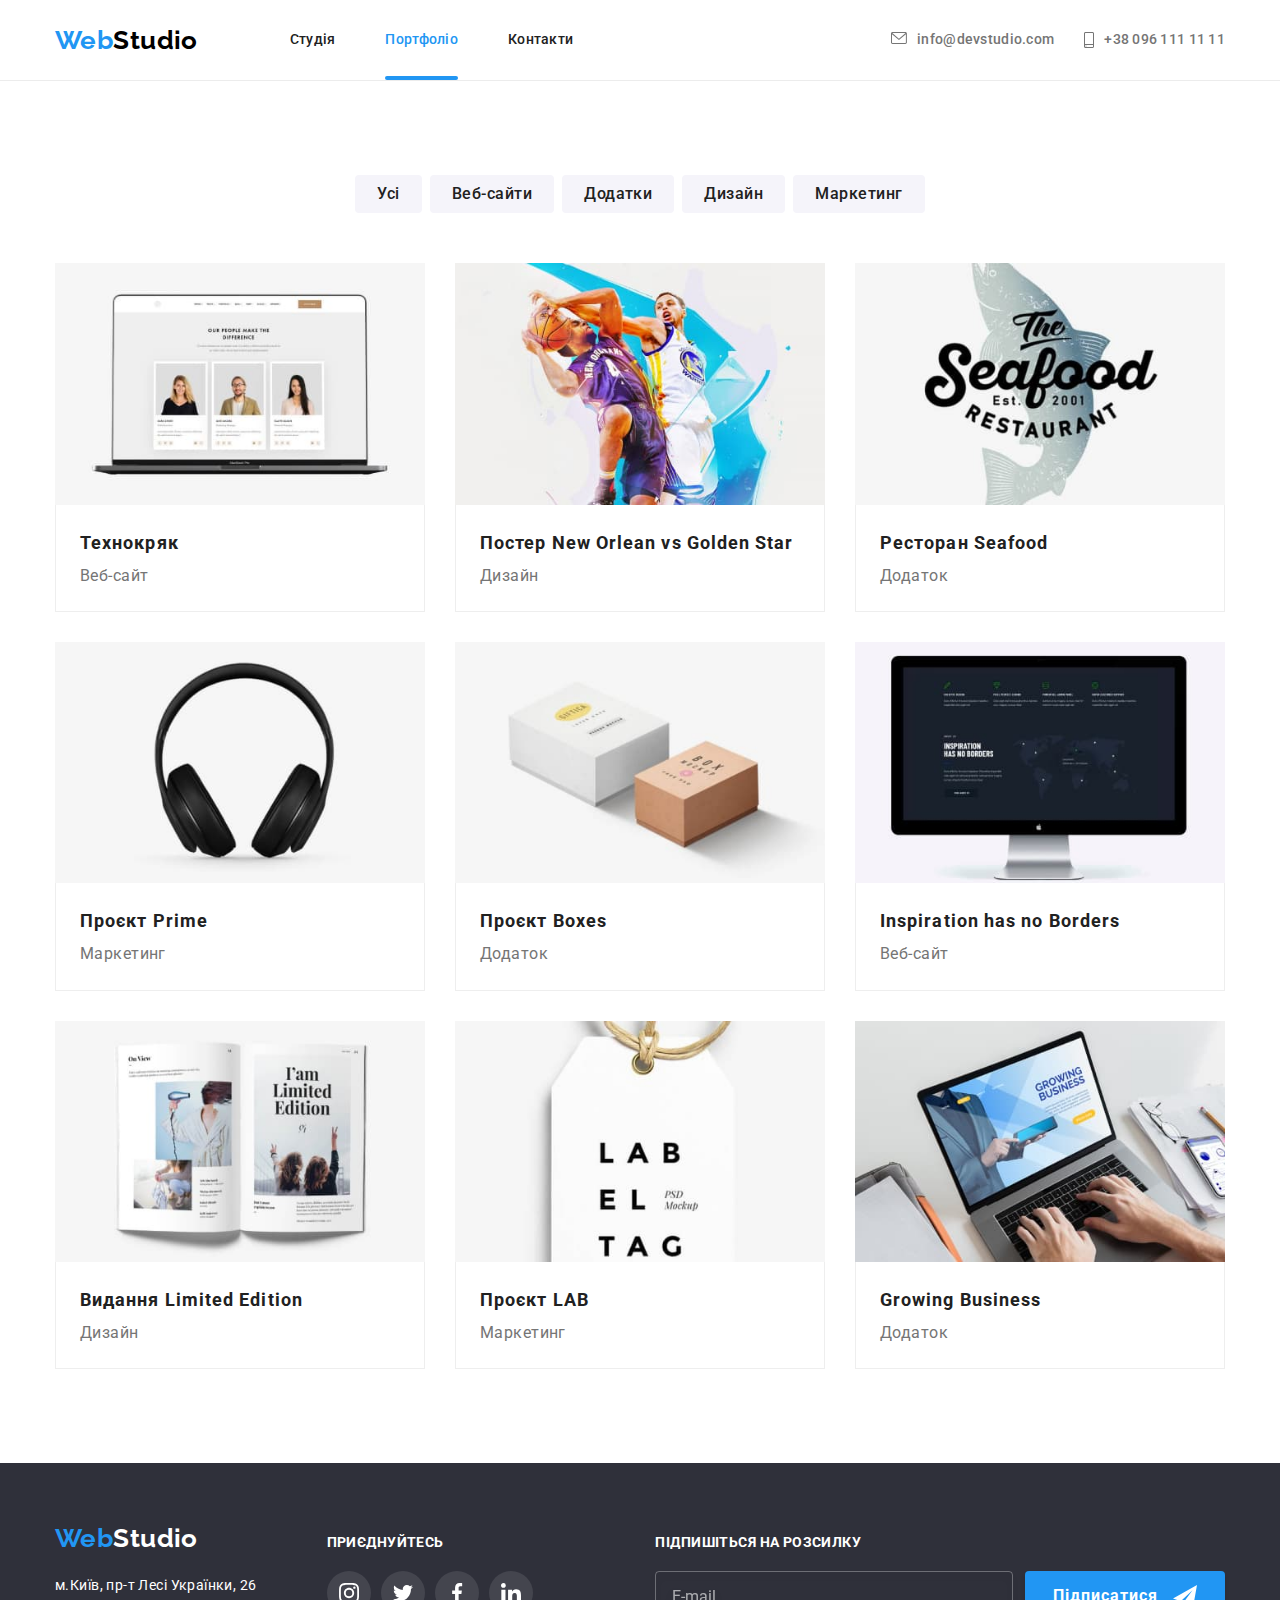
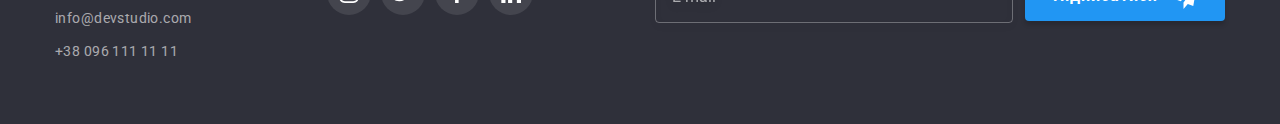
==== commit 239343a5: "add corrections to hw #8" ====
--- a/portfolio.html
+++ b/portfolio.html
@@ -17,7 +17,7 @@
             <a href="./index.html" class="logo">Web<span class="logo__span">Studio</span></a>
             <button type="button" class="menu-button" aria-label="Перемикач мобільного меню" aria-expended="true"
                 aria-controls="menu-container" data-menu-button>
-                <svg width="40" height="40">
+                <svg width="40" height="40" class="icon-thumb">
                     <use href="./images/symbol-defs.svg#menu" class="icon-menu"></use>
                     <use href="./images/symbol-defs.svg#close" class="icon-cross"></use>
                 </svg>
@@ -72,8 +72,12 @@
                     <li class="portfolio-card__item">
                         <a href="" class="portfolio-card__link">
                             <div class="img-wrapper">
-                                <img src="./images/portfolio-img/technocrack.jpg" alt="Приклад лендінгу" class="portfolio-card__img"
-                                srcset="./images/portfolio-img/technocrack.jpg 1x, ./images/portfolio-img/technocrack@2x.jpg 2x, ./images/portfolio-img/technocrack@3x.jpg 3x">
+                                <picture>
+                                    <source media="(min-width:1200px)" srcset="./images/portfolio-img/technocrack.jpg 1x, ./images/portfolio-img/technocrack@2x.jpg 2x"/>
+                                    <source media="(min-width:768px)" srcset="./images/portfolio-img/technocrack.jpg 1x, ./images/portfolio-img/technocrack@2x.jpg 2x"/>
+                                    <img srcset="./images/portfolio-img/technocrack.jpg 1x, ./images/portfolio-img/technocrack@2x.jpg 2x" 
+                                    src="./images/portfolio-img/technocrack.jpg" width="450" alt="лендинг Технокряк" loading="lazy"/>
+                                </picture>
                                 <div class="portfolio-card__overlay">
                                     <p class="portfolio-card__description">Ресурс пропонує комплексні пропозиції з різним рівнем функціоналу та
                                         сервісів. Все це дозволить відвідувачу отримати вичерпні відомості про компанію чи приватну особу.</p>
@@ -88,8 +92,14 @@
                     <li class="portfolio-card__item">
                         <a href="" class="portfolio-card__link">
                             <div class="img-wrapper">
-                                <img src="./images/portfolio-img/poster.jpg" alt="Баскетболісти борються за м'яч" class="portfolio-card__img"
-                                srcset="./images/portfolio-img/poster.jpg 1x, ./images/portfolio-img/poster@2x.jpg 2x, ./images/portfolio-img/poster@3x.jpg 3x">
+                                <picture>
+                                    <source media="(min-width:1200px)"
+                                        srcset="./images/portfolio-img/poster.jpg 1x, ./images/portfolio-img/poster@2x.jpg 2x" />
+                                    <source media="(min-width:768px)"
+                                        srcset="./images/portfolio-img/poster.jpg 1x, ./images/portfolio-img/poster@2x.jpg 2x" />
+                                    <img srcset="./images/portfolio-img/poster.jpg 1x, ./images/portfolio-img/poster@2x.jpg 2x"
+                                        src="./images/portfolio-img/poster.jpg" width="450" alt="постер баскетбольного матча" loading="lazy" />
+                                </picture>
                                 <div class="portfolio-card__overlay">
                                     <p class="portfolio-card__description">Ресурс пропонує комплексні пропозиції з різним рівнем функціоналу та
                                         сервісів. Все це дозволить відвідувачу отримати вичерпні відомості про компанію чи приватну особу.</p>
@@ -104,8 +114,14 @@
                     <li class="portfolio-card__item">
                         <a href="" class="portfolio-card__link">
                             <div class="img-wrapper">
-                                <img src="./images/portfolio-img/seafood.jpg" alt="Логотип рибного ресторану" class="portfolio-card__img"
-                                srcset="./images/portfolio-img/seafood.jpg 1x, ./images/portfolio-img/seafood@2x.jpg 2x, ./images/portfolio-img/seafood@3x.jpg 3x">
+                                <picture>
+                                    <source media="(min-width:1200px)"
+                                        srcset="./images/portfolio-img/seafood.jpg 1x, ./images/portfolio-img/seafood@2x.jpg 2x" />
+                                    <source media="(min-width:768px)"
+                                        srcset="./images/portfolio-img/seafood.jpg 1x, ./images/portfolio-img/seafood@2x.jpg 2x" />
+                                    <img srcset="./images/portfolio-img/seafood.jpg 1x, ./images/portfolio-img/seafood@2x.jpg 2x"
+                                        src="./images/portfolio-img/seafood.jpg" width="450" alt="лого ресторана" loading="lazy" />
+                                </picture>
                                 <div class="portfolio-card__overlay">
                                     <p class="portfolio-card__description">Ресурс пропонує комплексні пропозиції з різним рівнем функціоналу та
                                         сервісів. Все це дозволить відвідувачу отримати вичерпні відомості про компанію чи приватну особу.</p>
@@ -120,8 +136,14 @@
                     <li class="portfolio-card__item">
                         <a href="" class="portfolio-card__link">
                             <div class="img-wrapper">
-                                <img src="./images/portfolio-img/prime.jpg" alt="Навушники" class="portfolio-card__img"
-                                srcset="./images/portfolio-img/prime.jpg 1x, ./images/portfolio-img/prime@2x.jpg 2x, ./images/portfolio-img/prime@3x.jpg 3x">
+                                <picture>
+                                    <source media="(min-width:1200px)"
+                                        srcset="./images/portfolio-img/prime.jpg 1x, ./images/portfolio-img/prime@2x.jpg 2x" />
+                                    <source media="(min-width:768px)"
+                                        srcset="./images/portfolio-img/prime.jpg 1x, ./images/portfolio-img/prime@2x.jpg 2x" />
+                                    <img srcset="./images/portfolio-img/prime.jpg 1x, ./images/portfolio-img/prime@2x.jpg 2x"
+                                        src="./images/portfolio-img/prime.jpg" width="450" alt="Прайм" loading="lazy" />
+                                </picture>
                                 <div class="portfolio-card__overlay">
                                     <p class="portfolio-card__description">Ресурс пропонує комплексні пропозиції з різним рівнем функціоналу та
                                         сервісів. Все це дозволить відвідувачу отримати вичерпні відомості про компанію чи приватну особу.</p>
@@ -136,8 +158,14 @@
                     <li class="portfolio-card__item">
                         <a href="" class="portfolio-card__link">
                             <div class="img-wrapper">
-                                <img src="./images/portfolio-img/boxes.jpg" alt="Дві коробки" class="portfolio-card__img"
-                                srcset="./images/portfolio-img/boxes.jpg 1x, ./images/portfolio-img/boxes@2x.jpg 2x, ./images/portfolio-img/boxes@3x.jpg 3x">
+                                <picture>
+                                    <source media="(min-width:1200px)"
+                                        srcset="./images/portfolio-img/boxes.jpg 1x, ./images/portfolio-img/boxes@2x.jpg 2x"/>
+                                    <source media="(min-width:768px)"
+                                        srcset="./images/portfolio-img/boxes.jpg 1x, ./images/portfolio-img/boxes@2x.jpg 2x"/>
+                                    <img srcset="./images/portfolio-img/boxes.jpg 1x, ./images/portfolio-img/boxes@2x.jpg 2x"
+                                        src="./images/portfolio-img/boxes.jpg" width="450" alt="коробки" loading="lazy"/>
+                                </picture>
                                 <div class="portfolio-card__overlay">
                                     <p class="portfolio-card__description">Ресурс пропонує комплексні пропозиції з різним рівнем функціоналу та
                                         сервісів. Все це дозволить відвідувачу отримати вичерпні відомості про компанію чи приватну особу.</p>
@@ -152,8 +180,14 @@
                     <li class="portfolio-card__item">
                         <a href="" class="portfolio-card__link">
                             <div class="img-wrapper">
-                                <img src="./images/portfolio-img/inspiration.jpg" alt="Монітор з мапою" class="portfolio-card__img"
-                                srcset="./images/portfolio-img/inspiration.jpg 1x, ./images/portfolio-img/inspiration@2x.jpg 2x, ./images/portfolio-img/inspiration@3x.jpg 3x">
+                                <picture>
+                                    <source media="(min-width:1200px)"
+                                        srcset="./images/portfolio-img/inspiration.jpg 1x, ./images/portfolio-img/inspiration@2x.jpg 2x" />
+                                    <source media="(min-width:768px)"
+                                        srcset="./images/portfolio-img/inspiration.jpg 1x, ./images/portfolio-img/inspiration@2x.jpg 2x" />
+                                    <img srcset="./images/portfolio-img/inspiration.jpg 1x, ./images/portfolio-img/inspiration@2x.jpg 2x"
+                                        src="./images/portfolio-img/inspiration.jpg" width="450" alt="приклад сайту" loading="lazy" />
+                                </picture>
                                 <div class="portfolio-card__overlay">
                                     <p class="portfolio-card__description">Ресурс пропонує комплексні пропозиції з різним рівнем функціоналу та
                                         сервісів. Все це дозволить відвідувачу отримати вичерпні відомості про компанію чи приватну особу.</p>
@@ -168,8 +202,14 @@
                     <li class="portfolio-card__item">
                         <a href="" class="portfolio-card__link">
                             <div class="img-wrapper">
-                                <img src="./images/portfolio-img/limited_ed.jpg" alt="Шпальти журналу" class="portfolio-card__img"
-                                srcset="./images/portfolio-img/limited-ed.jpg 1x, ./images/portfolio-img/limited-ed@2x.jpg 2x, ./images/portfolio-img/limited-ed@3x.jpg 3x">
+                            <picture>
+                                <source media="(min-width:1200px)"
+                                    srcset="./images/portfolio-img/limited-ed.jpg 1x, ./images/portfolio-img/limited-ed@2x.jpg 2x" />
+                                <source media="(min-width:768px)"
+                                    srcset="./images/portfolio-img/limited-ed.jpg 1x, ./images/portfolio-img/limited-ed@2x.jpg 2x" />
+                                <img srcset="./images/portfolio-img/limited-ed.jpg 1x, ./images/portfolio-img/limited-ed@2x.jpg 2x"
+                                    src="./images/portfolio-img/limited-ed.jpg" width="450" alt="шпатьти журналу" loading="lazy" />
+                            </picture>
                                 <div class="portfolio-card__overlay">
                                     <p class="portfolio-card__description">Ресурс пропонує комплексні пропозиції з різним рівнем функціоналу та
                                         сервісів. Все це дозволить відвідувачу отримати вичерпні відомості про компанію чи приватну особу.</p>
@@ -184,8 +224,14 @@
                     <li class="portfolio-card__item">
                         <a href="./index.html" class="portfolio-card__link">
                             <div class="img-wrapper">
-                                <img src="./images/portfolio-img/lab.jpg" alt="Ярлик" class="portfolio-card__img"
-                                srcset="./images/portfolio-img/lab.jpg 1x, ./images/portfolio-img/lab@2x.jpg 2x, ./images/portfolio-img/lab@3x.jpg 3x">
+                            <picture>
+                                <source media="(min-width:1200px)"
+                                    srcset="./images/portfolio-img/lab.jpg 1x, ./images/portfolio-img/lab@2x.jpg 2x" />
+                                <source media="(min-width:768px)"
+                                    srcset="./images/portfolio-img/lab.jpg 1x, ./images/portfolio-img/lab@2x.jpg 2x" />
+                                <img srcset="./images/portfolio-img/lab.jpg 1x, ./images/portfolio-img/lab@2x.jpg 2x"
+                                    src="./images/portfolio-img/lab.jpg" width="450" alt="проєкт лаб" loading="lazy" />
+                            </picture>
                                 <div class="portfolio-card__overlay">
                                     <p class="portfolio-card__description">Ресурс пропонує комплексні пропозиції з різним рівнем функціоналу та
                                         сервісів. Все це дозволить відвідувачу отримати вичерпні відомості про компанію чи приватну особу.</p>
@@ -200,8 +246,14 @@
                     <li class="portfolio-card__item">
                         <a href="" class="portfolio-card__link">
                             <div class="img-wrapper">
-                                <img src="./images/portfolio-img/growing-business.jpg" alt="Сайт про бізнес в ноутбуці" class="portfolio-card__img"
-                                srcset="./images/portfolio-img/growing-business.jpg 1x, ./images/portfolio-img/growing-business@2x.jpg 2x, ./images/portfolio-img/growing-business@3x.jpg 3x">
+                                <picture>
+                                    <source media="(min-width:1200px)"
+                                        srcset="./images/portfolio-img/growing-business.jpg 1x, ./images/portfolio-img/growing-business@2x.jpg 2x" />
+                                    <source media="(min-width:768px)"
+                                        srcset="./images/portfolio-img/growing-business.jpg 1x, ./images/portfolio-img/growing-business@2x.jpg 2x" />
+                                    <img srcset="./images/portfolio-img/growing-business.jpg 1x, ./images/portfolio-img/growing-business@2x.jpg 2x"
+                                        src="./images/portfolio-img/growing-business.jpg" width="450" alt="додаток на ноутбуці" loading="lazy" />
+                                </picture>
                                 <div class="portfolio-card__overlay">
                                     <p class="portfolio-card__description">Ресурс пропонує комплексні пропозиції з різним рівнем функціоналу та
                                         сервісів. Все це дозволить відвідувачу отримати вичерпні відомості про компанію чи приватну особу.</p>
--- a/css/main.min.css
+++ b/css/main.min.css
@@ -1 +1 @@
-:root{--main-color: #757575;--title-color: #212121;--accent-color: #2196F3;--white-color: #ffffff;--secondary-bcg: #F5F4FA;--black-color: #000000;--footer-bcg: #2F303A;--hero-overlay: rgba(47, 48, 58, 0.4);--worktypes-bcg: rgba(47, 48, 58, 0.8);--btn-hover: #188CE8;--header-line: #ECECEC;--cards-line: #EEEEEE;--footer-contact: rgba(255, 255, 255, 0.6);--logo-icons: #AFB1B8;--footer-links: rgba(255, 255, 255, 0.1);--footer-input-border: rgba(255, 255, 255, 0.3);--overlay-bcg: rgba(33, 150, 243, 0.9);--modal-bcg: rgba(0, 0, 0, 0.2);--modal-btn: rgba(0, 0, 0, 0.1);--modal-placeholder: rgba(117, 117, 117, 0.5);--modal-input-border: rgba(33, 33, 33, 0.2);--main-font: Roboto, Montserrat, DM Sans, sans-serif;--main-font-size: 14px;--main-letter-spacing: 0.03em}.portfolio-card__link,.page-footer__adr-link--white,.page-footer__adr-link,.logo,.page-header__social-link,.page-header__contacts-link,.page-header__nav-link{display:inline-block;text-decoration:none}.portfolio-card__list,.portfolio-tabs__list,.page-footer__adr-list,.clients__list,.socials,.team__list,.worktypes__list,.features__list,.page-header__social-bar,.page-header__contacts,.page-header__nav-list{margin:0;padding:0;list-style:none}/*! normalize.css v8.0.0 | MIT License | github.com/necolas/normalize.css */html{line-height:1.15;-webkit-text-size-adjust:100%}body{margin:0}h1{font-size:2em;margin:.67em 0}hr{-webkit-box-sizing:content-box;box-sizing:content-box;height:0;overflow:visible}pre{font-family:monospace,monospace;font-size:1em}a{background-color:rgba(0,0,0,0)}abbr[title]{border-bottom:none;text-decoration:underline;-webkit-text-decoration:underline dotted;text-decoration:underline dotted}b,strong{font-weight:bolder}code,kbd,samp{font-family:monospace,monospace;font-size:1em}small{font-size:80%}sub,sup{font-size:75%;line-height:0;position:relative;vertical-align:baseline}sub{bottom:-0.25em}sup{top:-0.5em}img{border-style:none}button,input,optgroup,select,textarea{font-family:inherit;font-size:100%;line-height:1.15;margin:0}button,input{overflow:visible}button,select{text-transform:none}button,[type=button],[type=reset],[type=submit]{-webkit-appearance:button}button::-moz-focus-inner,[type=button]::-moz-focus-inner,[type=reset]::-moz-focus-inner,[type=submit]::-moz-focus-inner{border-style:none;padding:0}button:-moz-focusring,[type=button]:-moz-focusring,[type=reset]:-moz-focusring,[type=submit]:-moz-focusring{outline:1px dotted ButtonText}fieldset{padding:.35em .75em .625em}legend{-webkit-box-sizing:border-box;box-sizing:border-box;color:inherit;display:table;max-width:100%;padding:0;white-space:normal}progress{vertical-align:baseline}textarea{overflow:auto}[type=checkbox],[type=radio]{-webkit-box-sizing:border-box;box-sizing:border-box;padding:0}[type=number]::-webkit-inner-spin-button,[type=number]::-webkit-outer-spin-button{height:auto}[type=search]{-webkit-appearance:textfield;outline-offset:-2px}[type=search]::-webkit-search-decoration{-webkit-appearance:none}::-webkit-file-upload-button{-webkit-appearance:button;font:inherit}details{display:block}summary{display:list-item}template{display:none}[hidden]{display:none}html{-webkit-box-sizing:border-box;box-sizing:border-box}*,*::before,*::after{-webkit-box-sizing:inherit;box-sizing:inherit}body{font-family:var(--main-font);color:var(--main-color);font-size:var(--main-font-size);letter-spacing:var(--main-letter-spacing);height:100%}h1,h2,h3,h4,h5,h6,p{padding:0;margin:0}img{display:block;max-width:100%;height:auto}.container{padding-left:15px;padding-right:15px;margin-left:auto;margin-right:auto}@media screen and (min-width: 480px){.container{width:480px}}@media screen and (min-width: 768px){.container{width:768px}}@media screen and (min-width: 1200px){.container{width:1200px}}.section{padding:60px 0}@media screen and (min-width: 1200px){.section{padding:94px 0}}.section-title{color:var(--title-color);font-weight:700;font-size:28px;line-height:1.16;text-align:center;letter-spacing:.03em;margin-bottom:30px}@media screen and (min-width: 1200px){.section-title{font-size:36px;margin-bottom:50px}}.visually-hidden{position:absolute;width:1px;height:1px;margin:-1px;padding:0;overflow:hidden;border:0;clip:rect(0 0 0 0)}.img-wrapper{position:relative;overflow:hidden;font-size:0}.backdrop{position:fixed;top:0;left:0;width:100%;height:100%;background-color:var(--modal-bcg);opacity:1;-webkit-transition:opacity 250ms cubic-bezier(0.4, 0, 0.2, 1);transition:opacity 250ms cubic-bezier(0.4, 0, 0.2, 1)}.backdrop--is-hidden{opacity:0;pointer-events:none}.page-header{position:relative}@media screen and (min-width: 1200px){.page-header{border-bottom:1px solid var(--header-line)}}.page-header__container{position:relative;min-height:60px;display:-webkit-box;display:-ms-flexbox;display:flex;-webkit-box-align:center;-ms-flex-align:center;align-items:center;-webkit-box-pack:justify;-ms-flex-pack:justify;justify-content:space-between}@media screen and (min-width: 480px){.page-header__container{width:480px}}@media screen and (min-width: 768px){.page-header__container{width:768px;display:-webkit-box;display:-ms-flexbox;display:flex;-webkit-box-align:center;-ms-flex-align:center;align-items:center;-webkit-box-pack:start;-ms-flex-pack:start;justify-content:flex-start}}@media screen and (min-width: 1200px){.page-header__container{width:1200px}}.page-header__nav{margin-bottom:auto}@media screen and (min-width: 768px){.page-header__nav{margin-left:92px}}@media screen and (min-width: 768px){.page-header__nav-list{display:-webkit-box;display:-ms-flexbox;display:flex;-webkit-box-align:center;-ms-flex-align:center;align-items:center;-webkit-box-pack:start;-ms-flex-pack:start;justify-content:flex-start}}.page-header__nav-item+.page-header__nav-item{margin-top:32px}@media screen and (min-width: 768px){.page-header__nav-item+.page-header__nav-item{margin-top:0;margin-left:50px}}.page-header__nav-link{color:var(--title-color);font-weight:500;font-size:40px;line-height:1.18;letter-spacing:.02em;-webkit-transition:color 250ms cubic-bezier(0.4, 0, 0.2, 1);transition:color 250ms cubic-bezier(0.4, 0, 0.2, 1)}.page-header__nav-link:focus,.page-header__nav-link:hover,.page-header__nav-link.is-active{color:var(--accent-color)}@media screen and (min-width: 768px){.page-header__nav-link{position:relative;padding:32px 0;font-size:14px;line-height:1.14;letter-spacing:.02em}.page-header__nav-link.is-active::after{content:"";display:block;position:absolute;bottom:0;width:100%;height:4px;background-color:currentColor;border-radius:2px}}.page-header__contacts{display:-webkit-box;display:-ms-flexbox;display:flex;-webkit-box-orient:vertical;-webkit-box-direction:reverse;-ms-flex-direction:column-reverse;flex-direction:column-reverse;margin-top:auto}@media screen and (min-width: 768px){.page-header__contacts{-webkit-box-orient:vertical;-webkit-box-direction:normal;-ms-flex-direction:column;flex-direction:column;margin:auto 0 auto auto}}@media screen and (min-width: 1200px){.page-header__contacts{display:-webkit-box;display:-ms-flexbox;display:flex;-webkit-box-align:center;-ms-flex-align:center;align-items:center;-webkit-box-pack:start;-ms-flex-pack:start;justify-content:flex-start;-webkit-box-orient:horizontal;-webkit-box-direction:normal;-ms-flex-direction:row;flex-direction:row;margin:auto 0 auto auto}}.page-header__contacts-item{margin-bottom:32px;font-size:24px;font-weight:500;letter-spacing:.02em;color:var(--main-color)}.page-header__contacts-item+.page-header__contacts-item{font-size:34px;color:var(--accent-color)}@media screen and (min-width: 768px){.page-header__contacts-item{margin-bottom:0px}.page-header__contacts-item+.page-header__contacts-item{margin-top:10px}}@media screen and (min-width: 1200px){.page-header__contacts-item{margin-bottom:0}.page-header__contacts-item+.page-header__contacts-item{margin-left:30px;margin-top:0}}.page-header__contacts-link{color:inherit}@media screen and (min-width: 768px){.page-header__contacts-link{display:-webkit-box;display:-ms-flexbox;display:flex;margin-right:auto;color:var(--main-color);font-weight:500;font-size:14px;line-height:1.14;letter-spacing:.02em;-webkit-transition:color 250ms cubic-bezier(0.4, 0, 0.2, 1);transition:color 250ms cubic-bezier(0.4, 0, 0.2, 1)}.page-header__contacts-link:hover,.page-header__contacts-link:focus{color:var(--accent-color)}.page-header__contacts-link:hover .page-header__contacts-icon,.page-header__contacts-link:focus .page-header__contacts-icon{fill:var(--accent-color)}}.page-header__contacts-icon{display:none}@media screen and (min-width: 768px){.page-header__contacts-icon{display:block;fill:var(--main-color);margin-right:10px;-webkit-transition:fill 250ms cubic-bezier(0.4, 0, 0.2, 1);transition:fill 250ms cubic-bezier(0.4, 0, 0.2, 1)}}@media screen and (min-width: 1200px){.page-header__contacts-icon{margin-right:10px}}.page-header__social-bar{display:-webkit-box;display:-ms-flexbox;display:flex;-webkit-box-align:center;-ms-flex-align:center;align-items:center;-webkit-box-pack:start;-ms-flex-pack:start;justify-content:flex-start;-ms-flex-wrap:wrap;flex-wrap:wrap;margin-top:64px;margin-bottom:-10px}@media screen and (min-width: 768px){.page-header__social-bar{display:none}}.page-header__social-item{padding:0 10px;margin-bottom:10px}.page-header__social-item:first-child{padding-left:0}.page-header__social-item:last-child{padding-right:0}.page-header__social-item+.page-header__social-item{border-left:1px solid var(--modal-input-border)}.page-header__social-link{color:var(--btn-hover);font-weight:500;font-size:18px;line-height:1.22;letter-spacing:.02em}.menu-button{display:-webkit-inline-box;display:-ms-inline-flexbox;display:inline-flex;margin:0;margin-left:auto;padding:0;background-color:rgba(0,0,0,0);border:none;-webkit-box-align:center;-ms-flex-align:center;align-items:center;-webkit-box-pack:center;-ms-flex-pack:center;justify-content:center;width:40px;height:40px}@media screen and (min-width: 768px){.menu-button{display:none}}.icon-thumb{width:24px}.menu-button .icon-cross{display:none}.menu-button.is-open .icon-menu{display:none}.menu-button.is-open .icon-cross{display:block;width:19px;margin:0 auto;fill:var(--title-color)}.icon-thumb:hover .icon-cross,.icon-thumb:focus .icon-cross{fill:var(--accent-color)}.menu-button.is-open{position:sticky;top:calc(0% + 10px);right:calc(0% + 15px);z-index:100}.menu-container{min-height:400px;background-color:var(--white-color);padding:48px 40px}@media screen and (max-width: 767px){.menu-container{display:none;position:absolute;top:100%;left:0%;width:100%}.menu-container.is-open{display:-webkit-box;display:-ms-flexbox;display:flex;-webkit-box-orient:vertical;-webkit-box-direction:normal;-ms-flex-direction:column;flex-direction:column;height:100%;position:fixed;top:0px;left:0;width:100%;bottom:0;z-index:10}}@media screen and (min-width: 768px){.menu-container{display:-webkit-box;display:-ms-flexbox;display:flex;-webkit-box-align:center;-ms-flex-align:center;align-items:center;-webkit-box-pack:justify;-ms-flex-pack:justify;justify-content:space-between;-webkit-box-orient:horizontal;-webkit-box-direction:normal;-ms-flex-direction:row;flex-direction:row;-webkit-box-flex:1;-ms-flex-positive:1;flex-grow:1;min-height:80px;padding:0}}.logo{color:var(--accent-color);font-family:Raleway,sans-serif;font-size:24px;font-weight:700;line-height:1.17}.logo__span{color:var(--black-color)}.logo__span--inverse{color:var(--white-color)}@media screen and (min-width: 1200px){.logo{font-size:26px;line-height:1.19}}@media screen and (max-width: 767px){.menu-opened .logo{display:none}}.hero{display:-webkit-box;display:-ms-flexbox;display:flex;-webkit-box-align:center;-ms-flex-align:center;align-items:center;-webkit-box-pack:center;-ms-flex-pack:center;justify-content:center;-webkit-box-orient:vertical;-webkit-box-direction:normal;-ms-flex-direction:column;flex-direction:column;min-height:400px;max-width:100%;margin-left:auto;margin-right:auto;background-image:-webkit-gradient(linear, left top, left bottom, from(var(--hero-overlay)), to(var(--hero-overlay))),url("../images/hero-mob.jpg");background-image:linear-gradient(var(--hero-overlay), var(--hero-overlay)),url("../images/hero-mob.jpg");background-size:480px 400px;background-position:center;background-repeat:no-repeat}@media(min-device-pixel-ratio: 2),(-webkit-min-device-pixel-ratio: 2),(min-resolution: 192dpi),(min-resolution: 2dppx){.hero{background-image:-webkit-gradient(linear, left top, left bottom, from(var(--hero-overlay)), to(var(--hero-overlay))),url("../images/hero-mob@2x.jpg");background-image:linear-gradient(var(--hero-overlay), var(--hero-overlay)),url("../images/hero-mob@2x.jpg")}}@media screen and (min-width: 768px){.hero{background-image:-webkit-gradient(linear, left top, left bottom, from(var(--hero-overlay)), to(var(--hero-overlay))),url("../images/hero-tab.jpg");background-image:linear-gradient(var(--hero-overlay), var(--hero-overlay)),url("../images/hero-tab.jpg");background-size:768px 400px}}@media screen and (min-width: 768px)and (min-device-pixel-ratio: 2),screen and (min-width: 768px)and (-webkit-min-device-pixel-ratio: 2),screen and (min-width: 768px)and (min-resolution: 192dpi),screen and (min-width: 768px)and (min-resolution: 2dppx){.hero{background-image:-webkit-gradient(linear, left top, left bottom, from(var(--hero-overlay)), to(var(--hero-overlay))),url("../images/hero-tab@2x.jpg");background-image:linear-gradient(var(--hero-overlay), var(--hero-overlay)),url("../images/hero-tab@2x.jpg")}}@media screen and (min-width: 1200px){.hero{max-width:1600px;padding:200px 0;background-image:-webkit-gradient(linear, left top, left bottom, from(var(--hero-overlay)), to(var(--hero-overlay))),url("../images/hero-desk.jpg");background-image:linear-gradient(var(--hero-overlay), var(--hero-overlay)),url("../images/hero-desk.jpg");background-size:1600px 600px}}@media screen and (min-width: 1200px)and (min-device-pixel-ratio: 2),screen and (min-width: 1200px)and (-webkit-min-device-pixel-ratio: 2),screen and (min-width: 1200px)and (min-resolution: 192dpi),screen and (min-width: 1200px)and (min-resolution: 2dppx){.hero{background-image:-webkit-gradient(linear, left top, left bottom, from(var(--hero-overlay)), to(var(--hero-overlay))),url("../images/hero-desk@2x.jpg");background-image:linear-gradient(var(--hero-overlay), var(--hero-overlay)),url("../images/hero-desk@2x.jpg")}}.hero__title{color:var(--white-color);font-weight:900;font-size:26px;line-height:1.62;letter-spacing:.06em;text-transform:uppercase;text-align:center;margin:0 auto}@media screen and (min-width: 768px){.hero__title{max-width:60%}}@media screen and (min-width: 1200px){.hero__title{font-size:44px;line-height:1.36}}.hero__btn{margin:30px auto 0}.btn{display:block;padding:10px 28px;background-color:var(--accent-color);color:var(--white-color);font-family:Roboto,Montserrat,DM Sans,sans-serif;font-size:16px;font-weight:700;line-height:1.88;letter-spacing:.06em;cursor:pointer;-webkit-box-shadow:0px 4px 4px rgba(0,0,0,.15);box-shadow:0px 4px 4px rgba(0,0,0,.15);border-radius:4px;border:none;-webkit-transition:background-color 250ms cubic-bezier(0.4, 0, 0.2, 1);transition:background-color 250ms cubic-bezier(0.4, 0, 0.2, 1)}.btn:hover,.btn:focus{background-color:var(--btn-hover)}@media screen and (min-width: 1200px){.features{padding-bottom:0}}.features__list{display:-webkit-box;display:-ms-flexbox;display:flex;-webkit-box-align:start;-ms-flex-align:start;align-items:flex-start;-webkit-box-pack:center;-ms-flex-pack:center;justify-content:center;-ms-flex-wrap:wrap;flex-wrap:wrap;margin:-15px}.features__item{margin:15px}@media screen and (min-width: 480px){.features__item{width:100%}}@media screen and (min-width: 768px){.features__item{width:46%}}@media screen and (min-width: 1200px){.features__item{width:22%}}.features__bcg{display:-webkit-box;display:-ms-flexbox;display:flex;-webkit-box-align:center;-ms-flex-align:center;align-items:center;-webkit-box-pack:center;-ms-flex-pack:center;justify-content:center;height:120px;width:100%;background-color:var(--secondary-bcg);border-radius:4px}.features__label{margin-top:30px;margin-bottom:10px;color:var(--title-color);font-weight:700;font-size:14px;line-height:1.14;text-transform:uppercase;text-align:center}@media screen and (min-width: 768px){.features__label{text-align:start}}.features__text{line-height:1.71}.worktypes__list{display:-webkit-box;display:-ms-flexbox;display:flex;-webkit-box-align:start;-ms-flex-align:start;align-items:flex-start;-webkit-box-pack:justify;-ms-flex-pack:justify;justify-content:space-between}.worktypes__item{position:relative}.worktypes__text{position:absolute;bottom:0;display:-webkit-box;display:-ms-flexbox;display:flex;-webkit-box-align:center;-ms-flex-align:center;align-items:center;-webkit-box-pack:center;-ms-flex-pack:center;justify-content:center;width:100%;min-height:70px;padding:8px;font-weight:700;line-height:1.14;text-transform:uppercase;color:var(--white-color);background-color:var(--worktypes-bcg)}@media screen and (max-width: 1200px){.worktypes{display:none}}.team{background-color:var(--secondary-bcg)}.team__list{display:grid;row-gap:30px;-webkit-column-gap:30px;-moz-column-gap:30px;column-gap:30px;grid-template-columns:repeat(1, 1fr)}@media screen and (min-width: 768px){.team__list{grid-template-columns:repeat(2, 1fr)}}@media screen and (min-width: 1200px){.team__list{grid-template-columns:repeat(4, 1fr)}}.team-card{background-color:var(--white-color);-webkit-box-shadow:0px 1px 3px rgba(0,0,0,.12),0px 1px 1px rgba(0,0,0,.14),0px 2px 1px rgba(0,0,0,.2);box-shadow:0px 1px 3px rgba(0,0,0,.12),0px 1px 1px rgba(0,0,0,.14),0px 2px 1px rgba(0,0,0,.2);border-radius:0px 0px 4px 4px}.team-card__content{padding:30px 32px}.team-card__title{color:var(--title-color);font-weight:500;font-size:16px;line-height:1.19;text-align:center}.team-card__text{line-height:1.19;text-align:center;margin:10px auto 16px}.socials{display:-webkit-box;display:-ms-flexbox;display:flex;-webkit-box-align:center;-ms-flex-align:center;align-items:center;-webkit-box-pack:center;-ms-flex-pack:center;justify-content:center}.socials__link{display:-webkit-box;display:-ms-flexbox;display:flex;-webkit-box-align:center;-ms-flex-align:center;align-items:center;-webkit-box-pack:center;-ms-flex-pack:center;justify-content:center;width:44px;height:44px;border-radius:50%;-webkit-transition:background-color 250ms cubic-bezier(0.4, 0, 0.2, 1);transition:background-color 250ms cubic-bezier(0.4, 0, 0.2, 1)}.socials__link:hover,.socials__link:focus{background-color:var(--accent-color);border-radius:50%;border:none}.socials__link--inverse{display:-webkit-box;display:-ms-flexbox;display:flex;-webkit-box-align:center;-ms-flex-align:center;align-items:center;-webkit-box-pack:center;-ms-flex-pack:center;justify-content:center;width:44px;height:44px;border-radius:50%;background-color:var(--footer-links);-webkit-transition:background-color 250ms cubic-bezier(0.4, 0, 0.2, 1);transition:background-color 250ms cubic-bezier(0.4, 0, 0.2, 1)}.socials__link--inverse:hover,.socials__link--inverse:focus{background-color:var(--accent-color);border-radius:50%;border:none}.socials__icon{fill:var(--logo-icons);-webkit-transition:fill 250ms cubic-bezier(0.4, 0, 0.2, 1);transition:fill 250ms cubic-bezier(0.4, 0, 0.2, 1)}.socials__link:hover .socials__icon,.socials__link:focus .socials__icon{fill:var(--white-color)}.socials__icon--inverse{fill:var(--white-color)}.clients__list{display:grid;row-gap:30px;-webkit-column-gap:30px;-moz-column-gap:30px;column-gap:30px;grid-template-columns:repeat(2, 1fr)}@media screen and (min-width: 768px){.clients__list{grid-template-columns:repeat(3, 1fr)}}@media screen and (min-width: 1200px){.clients__list{grid-template-columns:repeat(6, 1fr)}}.clients__link{display:-webkit-box;display:-ms-flexbox;display:flex;-webkit-box-align:center;-ms-flex-align:center;align-items:center;-webkit-box-pack:center;-ms-flex-pack:center;justify-content:center;width:100%;height:100%;padding:16px 0;border:1px solid var(--logo-icons);border-radius:4px;-webkit-transition:border-color 250ms cubic-bezier(0.4, 0, 0.2, 1);transition:border-color 250ms cubic-bezier(0.4, 0, 0.2, 1)}.clients__link:hover,.clients__link:focus{border-color:var(--accent-color)}.clients__icon{fill:var(--logo-icons);-webkit-transition:fill 250ms cubic-bezier(0.4, 0, 0.2, 1);transition:fill 250ms cubic-bezier(0.4, 0, 0.2, 1)}.clients__link:hover .clients__icon,.clients__link:focus .clients__icon{fill:var(--accent-color)}.page-footer{background-color:var(--footer-bcg);padding:60px 0}.page-footer__container{padding:0 15px;margin:0 auto;text-align:center}@media screen and (min-width: 768px){.page-footer__container{display:-webkit-box;display:-ms-flexbox;display:flex;-webkit-box-align:baseline;-ms-flex-align:baseline;align-items:baseline;-webkit-box-pack:center;-ms-flex-pack:center;justify-content:center;-webkit-box-orient:horizontal;-webkit-box-direction:normal;-ms-flex-direction:row;flex-direction:row;-ms-flex-wrap:wrap;flex-wrap:wrap}}@media screen and (min-width: 1200px){.page-footer__container{display:-webkit-box;display:-ms-flexbox;display:flex;-webkit-box-align:baseline;-ms-flex-align:baseline;align-items:baseline;-webkit-box-pack:start;-ms-flex-pack:start;justify-content:flex-start}}@media screen and (min-width: 1200px){.page-footer__adr-thumb{text-align:start}}.page-footer__adr{margin-top:20px;margin-bottom:60px;font-style:normal;line-height:1.71}@media screen and (min-width: 768px){.page-footer__adr{margin-bottom:0}}.page-footer__adr-item:not(:last-child){margin-bottom:9px}.page-footer__adr-link{color:var(--footer-contact)}.page-footer__adr-link--white{color:var(--white-color)}@media screen and (min-width: 768px){.page-footer__join{margin-left:165px}}@media screen and (min-width: 1200px){.page-footer__join{text-align:start;margin-left:70px}}.page-footer__join-title{font-weight:700;font-size:14px;line-height:1.14;text-transform:uppercase;color:var(--white-color);margin-bottom:20px}.page-footer__join-item:not(:last-child){margin-right:10px}.page-footer__subscribe{-webkit-box-flex:1;-ms-flex-positive:1;flex-grow:1;margin-top:60px}@media screen and (min-width: 1200px){.page-footer__subscribe{margin-left:auto;margin-top:0;-webkit-box-flex:0;-ms-flex-positive:0;flex-grow:0}}.page-footer__subscribe-title{display:block;font-weight:700;font-size:14px;line-height:1.14;text-transform:uppercase;color:var(--white-color);margin-bottom:20px}@media screen and (min-width: 1200px){.page-footer__subscribe-title{text-align:start}}@media screen and (min-width: 1200px){.page-footer__subscribe-thumb{display:-webkit-box;display:-ms-flexbox;display:flex;-webkit-box-align:start;-ms-flex-align:start;align-items:flex-start;-webkit-box-pack:center;-ms-flex-pack:center;justify-content:center}}.page-footer__subscribe-input{width:100%;max-width:450px;padding:15px 16px;background-color:rgba(0,0,0,0);border:1px solid var(--footer-input-border);-webkit-filter:drop-shadow(0px 4px 4px rgba(0, 0, 0, 0.15));filter:drop-shadow(0px 4px 4px rgba(0, 0, 0, 0.15));border-radius:4px;font-size:16px;line-height:1.25;color:var(--footer-contact)}.page-footer__subscribe-input::-webkit-input-placeholder{font-size:16px;line-height:1.25;color:var(--footer-contact)}.page-footer__subscribe-input::-moz-placeholder{font-size:16px;line-height:1.25;color:var(--footer-contact)}.page-footer__subscribe-input:-ms-input-placeholder{font-size:16px;line-height:1.25;color:var(--footer-contact)}.page-footer__subscribe-input::-ms-input-placeholder{font-size:16px;line-height:1.25;color:var(--footer-contact)}.page-footer__subscribe-input::placeholder{font-size:16px;line-height:1.25;color:var(--footer-contact)}@media screen and (min-width: 1200px){.page-footer__subscribe-input{width:358px;margin-right:12px}}.page-footer__subscribe-icon{vertical-align:middle;margin-left:10px}.page-footer__subscribe-btn{display:block;margin:20px auto 0}@media screen and (min-width: 1200px){.page-footer__subscribe-btn{display:inline-block;margin:0}}.modal{position:absolute;top:50%;left:50%;-webkit-transform:translate(-50%, -50%);transform:translate(-50%, -50%);padding:40px;background-color:var(--white-color);-webkit-box-shadow:0px 1px 3px rgba(0,0,0,.12),0px 1px 1px rgba(0,0,0,.14),0px 2px 1px rgba(0,0,0,.2);box-shadow:0px 1px 3px rgba(0,0,0,.12),0px 1px 1px rgba(0,0,0,.14),0px 2px 1px rgba(0,0,0,.2);border-radius:4px;width:90%;max-width:450px}@media screen and (min-width: 1200px){.modal{max-width:528px}}.modal__close-btn{position:absolute;top:8px;left:100%;-webkit-transform:translateX(calc(-100% - 8px));transform:translateX(calc(-100% - 8px));display:-webkit-box;display:-ms-flexbox;display:flex;-webkit-box-pack:center;-ms-flex-pack:center;justify-content:center;-webkit-box-align:center;-ms-flex-align:center;align-items:center;width:30px;height:30px;border-radius:50%;border-color:var(--modal-btn);background-color:var(--white-color);padding:0;outline:none;-webkit-box-shadow:none;box-shadow:none}.modal__close-icon{width:18px;height:18px;fill:var(--black-color);-webkit-transition:fill 250ms cubic-bezier(0.4, 0, 0.2, 1);transition:fill 250ms cubic-bezier(0.4, 0, 0.2, 1)}.modal__close-btn:hover .modal__close-icon,.modal__close-btn:focus .modal__close-icon{fill:var(--accent-color)}.offer-form{display:-webkit-box;display:-ms-flexbox;display:flex;-webkit-box-align:center;-ms-flex-align:center;align-items:center;-webkit-box-pack:center;-ms-flex-pack:center;justify-content:center;-webkit-box-orient:vertical;-webkit-box-direction:normal;-ms-flex-direction:column;flex-direction:column}.offer-form__title{margin-bottom:12px;font-weight:700;font-size:20px;line-height:1.15;text-align:center;color:var(--title-color)}.offer-form__label{position:relative;width:100%;display:block;font-size:12px;line-height:1.17;letter-spacing:.01em}.offer-form__label+.offer-form__label{margin-top:10px}.offer-form__input{width:100%;display:block;padding:11px 30px;-webkit-box-align:center;-ms-flex-align:center;align-items:center;margin-top:4px;border:1px solid var(--modal-input-border);border-radius:4px;outline:none;-webkit-box-shadow:none;box-shadow:none;-webkit-transition:border 250ms cubic-bezier(0.4, 0, 0.2, 1);transition:border 250ms cubic-bezier(0.4, 0, 0.2, 1)}.offer-form__input:focus,.offer-form__input:active{border:1px solid var(--accent-color)}.offer-form__icon{position:absolute;top:29px;left:12px;-webkit-transition:fill 250ms cubic-bezier(0.4, 0, 0.2, 1);transition:fill 250ms cubic-bezier(0.4, 0, 0.2, 1)}.offer-form__input:focus+.offer-form__icon,.offer-form__input:active+.offer-form__icon{fill:var(--accent-color)}.offer-form__textarea{width:100%;display:block;height:96px;padding:12px 16px;margin-top:4px;border:1px solid var(--modal-input-border);border-radius:4px;resize:none;outline:none;-webkit-box-shadow:none;box-shadow:none;-webkit-transition:border 250ms cubic-bezier(0.4, 0, 0.2, 1);transition:border 250ms cubic-bezier(0.4, 0, 0.2, 1)}.offer-form__textarea:focus,.offer-form__textarea:active{border:1px solid var(--accent-color)}.offer-form__textarea::-webkit-input-placeholder{font-size:12px;line-height:1.17;letter-spacing:.01em;color:var(--modal-placeholder)}.offer-form__textarea::-moz-placeholder{font-size:12px;line-height:1.17;letter-spacing:.01em;color:var(--modal-placeholder)}.offer-form__textarea:-ms-input-placeholder{font-size:12px;line-height:1.17;letter-spacing:.01em;color:var(--modal-placeholder)}.offer-form__textarea::-ms-input-placeholder{font-size:12px;line-height:1.17;letter-spacing:.01em;color:var(--modal-placeholder)}.offer-form__textarea::placeholder{font-size:12px;line-height:1.17;letter-spacing:.01em;color:var(--modal-placeholder)}.offer-form__checkbox-label{position:relative;width:100%;display:-webkit-box;display:-ms-flexbox;display:flex;-webkit-box-align:center;-ms-flex-align:center;align-items:center;-webkit-box-pack:center;-ms-flex-pack:center;justify-content:center;font-size:12px;line-height:1.17;margin-top:20px;margin-bottom:30px;letter-spacing:.03em}@media screen and (min-width: 1200px){.offer-form__checkbox-label{font-size:14px;line-height:1.71}}.offer-form__checkbox-link{text-decoration:underline;color:var(--accent-color)}.offer-form__checkbox-input{position:absolute;-webkit-appearance:none;-moz-appearance:none;appearance:none}.offer-form__checkbox-input:checked~.offer-form__checkbox-icon--checked{opacity:1}.offer-form__checkbox-input:checked~.offer-form__checkbox-icon--unchecked{opacity:0}.offer-form__checkbox-icon--unchecked{width:16px;height:15px;margin-right:7px;opacity:1;-ms-flex-item-align:start;align-self:start;-ms-flex-negative:0;flex-shrink:0}@media screen and (min-width: 480px){.offer-form__checkbox-icon--unchecked{-ms-flex-item-align:center;align-self:center}}.offer-form__checkbox-icon--checked{position:absolute;left:0;width:16px;height:15px;fill:var(--accent-color);background-origin:border-box;opacity:0;-ms-flex-item-align:start;align-self:start}@media screen and (min-width: 480px){.offer-form__checkbox-icon--checked{-ms-flex-item-align:center;align-self:center}}.offer-form__checkbox-thumb{display:-webkit-box;display:-ms-flexbox;display:flex;-webkit-box-align:start;-ms-flex-align:start;align-items:flex-start;-webkit-box-pack:center;-ms-flex-pack:center;justify-content:center}.portfolio-tabs__list{display:-webkit-box;display:-ms-flexbox;display:flex;-webkit-box-align:center;-ms-flex-align:center;align-items:center;-webkit-box-pack:start;-ms-flex-pack:start;justify-content:flex-start;-ms-flex-wrap:wrap;flex-wrap:wrap;margin-bottom:-15px}@media screen and (min-width: 768px){.portfolio-tabs__list{display:-webkit-box;display:-ms-flexbox;display:flex;-webkit-box-align:center;-ms-flex-align:center;align-items:center;-webkit-box-pack:center;-ms-flex-pack:center;justify-content:center}}.portfolio-tabs__item{margin-bottom:15px}.portfolio-tabs__item:not(:last-child){margin-right:8px}.portfolio-tabs__btn{color:var(--title-color);background-color:var(--secondary-bcg);border-radius:4px;font-size:16px;font-weight:500;line-height:1.62;letter-spacing:.03em;border:none;padding:6px 22px;-webkit-transition:background-color 250ms cubic-bezier(0.4, 0, 0.2, 1),color 250ms cubic-bezier(0.4, 0, 0.2, 1),-webkit-box-shadow 250ms cubic-bezier(0.4, 0, 0.2, 1);transition:background-color 250ms cubic-bezier(0.4, 0, 0.2, 1),color 250ms cubic-bezier(0.4, 0, 0.2, 1),-webkit-box-shadow 250ms cubic-bezier(0.4, 0, 0.2, 1);transition:background-color 250ms cubic-bezier(0.4, 0, 0.2, 1),color 250ms cubic-bezier(0.4, 0, 0.2, 1),box-shadow 250ms cubic-bezier(0.4, 0, 0.2, 1);transition:background-color 250ms cubic-bezier(0.4, 0, 0.2, 1),color 250ms cubic-bezier(0.4, 0, 0.2, 1),box-shadow 250ms cubic-bezier(0.4, 0, 0.2, 1),-webkit-box-shadow 250ms cubic-bezier(0.4, 0, 0.2, 1)}.portfolio-tabs__btn:hover,.portfolio-tabs__btn:focus{color:var(--white-color);background-color:var(--accent-color);-webkit-box-shadow:0px 3px 1px rgba(0,0,0,.1),0px 1px 2px rgba(0,0,0,.08),0px 2px 2px rgba(0,0,0,.12);box-shadow:0px 3px 1px rgba(0,0,0,.1),0px 1px 2px rgba(0,0,0,.08),0px 2px 2px rgba(0,0,0,.12);cursor:pointer}.portfolio-card__list{display:grid;row-gap:30px;-webkit-column-gap:30px;-moz-column-gap:30px;column-gap:30px;grid-template-columns:repeat(1, 1fr);margin-top:40px}@media screen and (min-width: 768px){.portfolio-card__list{grid-template-columns:repeat(2, 1fr);margin-top:30px}}@media screen and (min-width: 1200px){.portfolio-card__list{grid-template-columns:repeat(3, 1fr);margin-top:50px}}.portfolio-card__item{max-width:450px;-webkit-transition:-webkit-box-shadow 250ms cubic-bezier(0.4, 0, 0.2, 1);transition:-webkit-box-shadow 250ms cubic-bezier(0.4, 0, 0.2, 1);transition:box-shadow 250ms cubic-bezier(0.4, 0, 0.2, 1);transition:box-shadow 250ms cubic-bezier(0.4, 0, 0.2, 1), -webkit-box-shadow 250ms cubic-bezier(0.4, 0, 0.2, 1)}@media screen and (min-width: 768px){.portfolio-card__item{width:354px}}@media screen and (min-width: 1200px){.portfolio-card__item{width:370px}}.portfolio-card__link{display:-webkit-box;display:-ms-flexbox;display:flex;-webkit-box-orient:vertical;-webkit-box-direction:normal;-ms-flex-direction:column;flex-direction:column;height:100%}.portfolio-card__link:hover,.portfolio-card__link:focus{-webkit-box-shadow:0px 1px 1px rgba(0,0,0,.12),0px 4px 4px rgba(0,0,0,.06),1px 4px 6px rgba(0,0,0,.16);box-shadow:0px 1px 1px rgba(0,0,0,.12),0px 4px 4px rgba(0,0,0,.06),1px 4px 6px rgba(0,0,0,.16)}.portfolio-card__overlay{display:none}@media screen and (min-width: 768px){.portfolio-card__overlay{display:block;position:absolute;top:0;left:0;padding:63px 24px;background:var(--overlay-bcg);width:100%;height:100%;background-color:var(--overlay-bcg);-webkit-transform:translateY(100%);transform:translateY(100%);-webkit-transition:-webkit-transform 250ms cubic-bezier(0.4, 0, 0.2, 1);transition:-webkit-transform 250ms cubic-bezier(0.4, 0, 0.2, 1);transition:transform 250ms cubic-bezier(0.4, 0, 0.2, 1);transition:transform 250ms cubic-bezier(0.4, 0, 0.2, 1), -webkit-transform 250ms cubic-bezier(0.4, 0, 0.2, 1)}.portfolio-card__link:hover .portfolio-card__overlay{position:absolute;-webkit-transform:translateY(0);transform:translateY(0)}}.portfolio-card__description{font-size:18px;line-height:1.56;color:var(--white-color)}.portfolio-card__content{-webkit-box-flex:1;-ms-flex-positive:1;flex-grow:1;padding:20px 24px;border:1px solid var(--cards-line);border-top:none}.portfolio-card__title{color:var(--title-color);font-weight:700;font-size:18px;line-height:2;letter-spacing:.06em}.portfolio-card__text{color:var(--main-color);line-height:1.88;font-size:16px}/*# sourceMappingURL=main.min.css.map */+:root{--main-color: #757575;--title-color: #212121;--accent-color: #2196F3;--white-color: #ffffff;--secondary-bcg: #F5F4FA;--black-color: #000000;--footer-bcg: #2F303A;--hero-overlay: rgba(47, 48, 58, 0.4);--worktypes-bcg: rgba(47, 48, 58, 0.8);--btn-hover: #188CE8;--header-line: #ECECEC;--cards-line: #EEEEEE;--footer-contact: rgba(255, 255, 255, 0.6);--logo-icons: #AFB1B8;--footer-links: rgba(255, 255, 255, 0.1);--footer-input-border: rgba(255, 255, 255, 0.3);--overlay-bcg: rgba(33, 150, 243, 0.9);--modal-bcg: rgba(0, 0, 0, 0.2);--modal-btn: rgba(0, 0, 0, 0.1);--modal-placeholder: rgba(117, 117, 117, 0.5);--modal-input-border: rgba(33, 33, 33, 0.2);--main-font: Roboto, Montserrat, DM Sans, sans-serif;--main-font-size: 14px;--main-letter-spacing: 0.03em}.portfolio-card__link,.page-footer__adr-link--white,.page-footer__adr-link,.logo,.page-header__social-link,.page-header__contacts-link,.page-header__nav-link{display:inline-block;text-decoration:none}.portfolio-card__list,.portfolio-tabs__list,.page-footer__adr-list,.clients__list,.socials,.team__list,.worktypes__list,.features__list,.page-header__social-bar,.page-header__contacts,.page-header__nav-list{margin:0;padding:0;list-style:none}/*! normalize.css v8.0.0 | MIT License | github.com/necolas/normalize.css */html{line-height:1.15;-webkit-text-size-adjust:100%}body{margin:0}h1{font-size:2em;margin:.67em 0}hr{-webkit-box-sizing:content-box;box-sizing:content-box;height:0;overflow:visible}pre{font-family:monospace,monospace;font-size:1em}a{background-color:rgba(0,0,0,0)}abbr[title]{border-bottom:none;text-decoration:underline;-webkit-text-decoration:underline dotted;text-decoration:underline dotted}b,strong{font-weight:bolder}code,kbd,samp{font-family:monospace,monospace;font-size:1em}small{font-size:80%}sub,sup{font-size:75%;line-height:0;position:relative;vertical-align:baseline}sub{bottom:-0.25em}sup{top:-0.5em}img{border-style:none}button,input,optgroup,select,textarea{font-family:inherit;font-size:100%;line-height:1.15;margin:0}button,input{overflow:visible}button,select{text-transform:none}button,[type=button],[type=reset],[type=submit]{-webkit-appearance:button}button::-moz-focus-inner,[type=button]::-moz-focus-inner,[type=reset]::-moz-focus-inner,[type=submit]::-moz-focus-inner{border-style:none;padding:0}button:-moz-focusring,[type=button]:-moz-focusring,[type=reset]:-moz-focusring,[type=submit]:-moz-focusring{outline:1px dotted ButtonText}fieldset{padding:.35em .75em .625em}legend{-webkit-box-sizing:border-box;box-sizing:border-box;color:inherit;display:table;max-width:100%;padding:0;white-space:normal}progress{vertical-align:baseline}textarea{overflow:auto}[type=checkbox],[type=radio]{-webkit-box-sizing:border-box;box-sizing:border-box;padding:0}[type=number]::-webkit-inner-spin-button,[type=number]::-webkit-outer-spin-button{height:auto}[type=search]{-webkit-appearance:textfield;outline-offset:-2px}[type=search]::-webkit-search-decoration{-webkit-appearance:none}::-webkit-file-upload-button{-webkit-appearance:button;font:inherit}details{display:block}summary{display:list-item}template{display:none}[hidden]{display:none}html{-webkit-box-sizing:border-box;box-sizing:border-box}*,*::before,*::after{-webkit-box-sizing:inherit;box-sizing:inherit}body{font-family:var(--main-font);color:var(--main-color);font-size:var(--main-font-size);letter-spacing:var(--main-letter-spacing);height:100%}h1,h2,h3,h4,h5,h6,p{padding:0;margin:0}img{display:block;max-width:100%;height:auto}.container{padding-left:15px;padding-right:15px;margin-left:auto;margin-right:auto}@media screen and (min-width: 480px){.container{width:480px}}@media screen and (min-width: 768px){.container{width:768px}}@media screen and (min-width: 1200px){.container{width:1200px}}.section{padding:60px 0}@media screen and (min-width: 1200px){.section{padding:94px 0}}.section-title{color:var(--title-color);font-weight:700;font-size:28px;line-height:1.16;text-align:center;letter-spacing:.03em;margin-bottom:30px}@media screen and (min-width: 1200px){.section-title{font-size:36px;margin-bottom:50px}}.visually-hidden{position:absolute;width:1px;height:1px;margin:-1px;padding:0;overflow:hidden;border:0;clip:rect(0 0 0 0)}.img-wrapper{position:relative;overflow:hidden;font-size:0}.backdrop{position:fixed;top:0;left:0;width:100%;height:100%;background-color:var(--modal-bcg);opacity:1;-webkit-transition:opacity 250ms cubic-bezier(0.4, 0, 0.2, 1);transition:opacity 250ms cubic-bezier(0.4, 0, 0.2, 1)}.backdrop--is-hidden{opacity:0;pointer-events:none}.page-header{position:relative}@media screen and (min-width: 768px){.page-header{border-bottom:1px solid var(--header-line)}}.page-header__container{position:relative;min-height:60px;display:-webkit-box;display:-ms-flexbox;display:flex;-webkit-box-align:center;-ms-flex-align:center;align-items:center;-webkit-box-pack:justify;-ms-flex-pack:justify;justify-content:space-between}@media screen and (min-width: 480px){.page-header__container{width:480px}}@media screen and (min-width: 768px){.page-header__container{width:768px;display:-webkit-box;display:-ms-flexbox;display:flex;-webkit-box-align:center;-ms-flex-align:center;align-items:center;-webkit-box-pack:start;-ms-flex-pack:start;justify-content:flex-start}}@media screen and (min-width: 1200px){.page-header__container{width:1200px}}.page-header__nav{margin-bottom:auto}@media screen and (min-width: 768px){.page-header__nav{margin-left:92px}}@media screen and (min-width: 768px){.page-header__nav-list{display:-webkit-box;display:-ms-flexbox;display:flex;-webkit-box-align:center;-ms-flex-align:center;align-items:center;-webkit-box-pack:start;-ms-flex-pack:start;justify-content:flex-start}}.page-header__nav-item+.page-header__nav-item{margin-top:32px}@media screen and (min-width: 768px){.page-header__nav-item+.page-header__nav-item{margin-top:0;margin-left:50px}}.page-header__nav-link{color:var(--title-color);font-weight:500;font-size:40px;line-height:1.18;letter-spacing:.02em;-webkit-transition:color 250ms cubic-bezier(0.4, 0, 0.2, 1);transition:color 250ms cubic-bezier(0.4, 0, 0.2, 1)}.page-header__nav-link:focus,.page-header__nav-link:hover,.page-header__nav-link.is-active{color:var(--accent-color)}@media screen and (min-width: 768px){.page-header__nav-link{position:relative;padding:32px 0;font-size:14px;line-height:1.14;letter-spacing:.02em}.page-header__nav-link.is-active::after{content:"";display:block;position:absolute;bottom:0;width:100%;height:4px;background-color:currentColor;border-radius:2px}}.page-header__contacts{display:-webkit-box;display:-ms-flexbox;display:flex;-webkit-box-orient:vertical;-webkit-box-direction:reverse;-ms-flex-direction:column-reverse;flex-direction:column-reverse;margin-top:auto}@media screen and (min-width: 768px){.page-header__contacts{-webkit-box-orient:vertical;-webkit-box-direction:normal;-ms-flex-direction:column;flex-direction:column;margin:auto 0 auto auto}}@media screen and (min-width: 1200px){.page-header__contacts{display:-webkit-box;display:-ms-flexbox;display:flex;-webkit-box-align:center;-ms-flex-align:center;align-items:center;-webkit-box-pack:start;-ms-flex-pack:start;justify-content:flex-start;-webkit-box-orient:horizontal;-webkit-box-direction:normal;-ms-flex-direction:row;flex-direction:row;margin:auto 0 auto auto}}.page-header__contacts-item{margin-bottom:32px;font-size:24px;font-weight:500;letter-spacing:.02em;color:var(--main-color)}.page-header__contacts-item+.page-header__contacts-item{font-size:34px;color:var(--accent-color)}@media screen and (min-width: 768px){.page-header__contacts-item{margin-bottom:0px}.page-header__contacts-item+.page-header__contacts-item{margin-top:10px}}@media screen and (min-width: 1200px){.page-header__contacts-item{margin-bottom:0}.page-header__contacts-item+.page-header__contacts-item{margin-left:30px;margin-top:0}}.page-header__contacts-link{color:inherit}@media screen and (min-width: 768px){.page-header__contacts-link{display:-webkit-box;display:-ms-flexbox;display:flex;margin-right:auto;color:var(--main-color);font-weight:500;font-size:14px;line-height:1.14;letter-spacing:.02em;-webkit-transition:color 250ms cubic-bezier(0.4, 0, 0.2, 1);transition:color 250ms cubic-bezier(0.4, 0, 0.2, 1)}.page-header__contacts-link:hover,.page-header__contacts-link:focus{color:var(--accent-color)}.page-header__contacts-link:hover .page-header__contacts-icon,.page-header__contacts-link:focus .page-header__contacts-icon{fill:var(--accent-color)}}.page-header__contacts-icon{display:none}@media screen and (min-width: 768px){.page-header__contacts-icon{display:block;fill:var(--main-color);margin-right:10px;-webkit-transition:fill 250ms cubic-bezier(0.4, 0, 0.2, 1);transition:fill 250ms cubic-bezier(0.4, 0, 0.2, 1)}}@media screen and (min-width: 1200px){.page-header__contacts-icon{margin-right:10px}}.page-header__social-bar{display:-webkit-box;display:-ms-flexbox;display:flex;-webkit-box-align:center;-ms-flex-align:center;align-items:center;-webkit-box-pack:start;-ms-flex-pack:start;justify-content:flex-start;-ms-flex-wrap:wrap;flex-wrap:wrap;margin-top:64px;margin-bottom:-10px}@media screen and (min-width: 768px){.page-header__social-bar{display:none}}.page-header__social-item{padding:0 10px;margin-bottom:10px}.page-header__social-item:first-child{padding-left:0}.page-header__social-item:last-child{padding-right:0}.page-header__social-item+.page-header__social-item{border-left:1px solid var(--modal-input-border)}.page-header__social-link{color:var(--btn-hover);font-weight:500;font-size:18px;line-height:1.22;letter-spacing:.02em}.menu-button{display:-webkit-inline-box;display:-ms-inline-flexbox;display:inline-flex;margin:0;margin-left:auto;padding:0;background-color:rgba(0,0,0,0);border:none;-webkit-box-align:center;-ms-flex-align:center;align-items:center;-webkit-box-pack:center;-ms-flex-pack:center;justify-content:center;width:40px;height:40px}@media screen and (min-width: 768px){.menu-button{display:none}}.icon-thumb{width:24px}.menu-button .icon-cross{display:none}.menu-button.is-open .icon-menu{display:none}.menu-button.is-open .icon-cross{display:block;width:19px;margin:0 auto;fill:var(--title-color)}.icon-thumb:hover .icon-cross,.icon-thumb:focus .icon-cross{fill:var(--accent-color)}.menu-button.is-open{position:sticky;top:calc(0% + 10px);right:calc(0% + 15px);z-index:100}.menu-container{min-height:400px;background-color:var(--white-color);padding:48px 40px}@media screen and (max-width: 767px){.menu-container{display:none;position:absolute;top:100%;left:0%;width:100%}.menu-container.is-open{display:-webkit-box;display:-ms-flexbox;display:flex;-webkit-box-orient:vertical;-webkit-box-direction:normal;-ms-flex-direction:column;flex-direction:column;height:100%;position:fixed;top:0px;left:0;width:100%;bottom:0;z-index:10}}@media screen and (min-width: 768px){.menu-container{display:-webkit-box;display:-ms-flexbox;display:flex;-webkit-box-align:center;-ms-flex-align:center;align-items:center;-webkit-box-pack:justify;-ms-flex-pack:justify;justify-content:space-between;-webkit-box-orient:horizontal;-webkit-box-direction:normal;-ms-flex-direction:row;flex-direction:row;-webkit-box-flex:1;-ms-flex-positive:1;flex-grow:1;min-height:80px;padding:0}}.logo{color:var(--accent-color);font-family:Raleway,sans-serif;font-size:24px;font-weight:700;line-height:1.17}.logo__span{color:var(--black-color)}.logo__span--inverse{color:var(--white-color)}@media screen and (min-width: 1200px){.logo{font-size:26px;line-height:1.19}}@media screen and (max-width: 767px){.menu-opened .logo{display:none}}.hero{display:-webkit-box;display:-ms-flexbox;display:flex;-webkit-box-align:center;-ms-flex-align:center;align-items:center;-webkit-box-pack:center;-ms-flex-pack:center;justify-content:center;-webkit-box-orient:vertical;-webkit-box-direction:normal;-ms-flex-direction:column;flex-direction:column;min-height:400px;max-width:100%;margin-left:auto;margin-right:auto;background-image:-webkit-gradient(linear, left top, left bottom, from(var(--hero-overlay)), to(var(--hero-overlay))),url("../images/hero-mob.jpg");background-image:linear-gradient(var(--hero-overlay), var(--hero-overlay)),url("../images/hero-mob.jpg");background-size:480px 400px;background-position:center;background-repeat:no-repeat}@media(min-device-pixel-ratio: 2),(-webkit-min-device-pixel-ratio: 2),(min-resolution: 192dpi),(min-resolution: 2dppx){.hero{background-image:-webkit-gradient(linear, left top, left bottom, from(var(--hero-overlay)), to(var(--hero-overlay))),url("../images/hero-mob@2x.jpg");background-image:linear-gradient(var(--hero-overlay), var(--hero-overlay)),url("../images/hero-mob@2x.jpg")}}@media screen and (min-width: 768px){.hero{background-image:-webkit-gradient(linear, left top, left bottom, from(var(--hero-overlay)), to(var(--hero-overlay))),url("../images/hero-tab.jpg");background-image:linear-gradient(var(--hero-overlay), var(--hero-overlay)),url("../images/hero-tab.jpg");background-size:768px 400px}}@media screen and (min-width: 768px)and (min-device-pixel-ratio: 2),screen and (min-width: 768px)and (-webkit-min-device-pixel-ratio: 2),screen and (min-width: 768px)and (min-resolution: 192dpi),screen and (min-width: 768px)and (min-resolution: 2dppx){.hero{background-image:-webkit-gradient(linear, left top, left bottom, from(var(--hero-overlay)), to(var(--hero-overlay))),url("../images/hero-tab@2x.jpg");background-image:linear-gradient(var(--hero-overlay), var(--hero-overlay)),url("../images/hero-tab@2x.jpg")}}@media screen and (min-width: 1200px){.hero{max-width:1600px;padding:200px 0;background-image:-webkit-gradient(linear, left top, left bottom, from(var(--hero-overlay)), to(var(--hero-overlay))),url("../images/hero-desk.jpg");background-image:linear-gradient(var(--hero-overlay), var(--hero-overlay)),url("../images/hero-desk.jpg");background-size:1600px 600px}}@media screen and (min-width: 1200px)and (min-device-pixel-ratio: 2),screen and (min-width: 1200px)and (-webkit-min-device-pixel-ratio: 2),screen and (min-width: 1200px)and (min-resolution: 192dpi),screen and (min-width: 1200px)and (min-resolution: 2dppx){.hero{background-image:-webkit-gradient(linear, left top, left bottom, from(var(--hero-overlay)), to(var(--hero-overlay))),url("../images/hero-desk@2x.jpg");background-image:linear-gradient(var(--hero-overlay), var(--hero-overlay)),url("../images/hero-desk@2x.jpg")}}.hero__title{color:var(--white-color);font-weight:900;font-size:26px;line-height:1.62;letter-spacing:.06em;text-transform:uppercase;text-align:center;margin:0 auto}@media screen and (min-width: 768px){.hero__title{max-width:60%}}@media screen and (min-width: 1200px){.hero__title{font-size:44px;line-height:1.36}}.hero__btn{margin:30px auto 0}.btn{display:block;padding:10px 28px;background-color:var(--accent-color);color:var(--white-color);font-family:Roboto,Montserrat,DM Sans,sans-serif;font-size:16px;font-weight:700;line-height:1.88;letter-spacing:.06em;cursor:pointer;-webkit-box-shadow:0px 4px 4px rgba(0,0,0,.15);box-shadow:0px 4px 4px rgba(0,0,0,.15);border-radius:4px;border:none;-webkit-transition:background-color 250ms cubic-bezier(0.4, 0, 0.2, 1);transition:background-color 250ms cubic-bezier(0.4, 0, 0.2, 1)}.btn:hover,.btn:focus{background-color:var(--btn-hover)}@media screen and (min-width: 1200px){.features{padding-bottom:0}}.features__list{display:-webkit-box;display:-ms-flexbox;display:flex;-webkit-box-align:start;-ms-flex-align:start;align-items:flex-start;-webkit-box-pack:center;-ms-flex-pack:center;justify-content:center;-ms-flex-wrap:wrap;flex-wrap:wrap;margin:-15px}.features__item{margin:15px}@media screen and (min-width: 480px){.features__item{width:100%}}@media screen and (min-width: 768px){.features__item{width:46%}}@media screen and (min-width: 1200px){.features__item{width:22%}}.features__bcg{display:-webkit-box;display:-ms-flexbox;display:flex;-webkit-box-align:center;-ms-flex-align:center;align-items:center;-webkit-box-pack:center;-ms-flex-pack:center;justify-content:center;height:120px;width:100%;background-color:var(--secondary-bcg);border-radius:4px}.features__label{margin-top:30px;margin-bottom:10px;color:var(--title-color);font-weight:700;font-size:14px;line-height:1.14;text-transform:uppercase;text-align:center}@media screen and (min-width: 768px){.features__label{text-align:start}}.features__text{line-height:1.71}.worktypes__list{display:-webkit-box;display:-ms-flexbox;display:flex;-webkit-box-align:start;-ms-flex-align:start;align-items:flex-start;-webkit-box-pack:justify;-ms-flex-pack:justify;justify-content:space-between}.worktypes__item{position:relative}.worktypes__text{position:absolute;bottom:0;display:-webkit-box;display:-ms-flexbox;display:flex;-webkit-box-align:center;-ms-flex-align:center;align-items:center;-webkit-box-pack:center;-ms-flex-pack:center;justify-content:center;width:100%;min-height:70px;padding:8px;font-weight:700;line-height:1.14;text-transform:uppercase;color:var(--white-color);background-color:var(--worktypes-bcg)}@media screen and (max-width: 1200px){.worktypes{display:none}}.team{background-color:var(--secondary-bcg)}.team__list{display:grid;row-gap:30px;-webkit-column-gap:30px;-moz-column-gap:30px;column-gap:30px;grid-template-columns:repeat(1, 1fr)}@media screen and (min-width: 768px){.team__list{grid-template-columns:repeat(2, 1fr)}}@media screen and (min-width: 1200px){.team__list{grid-template-columns:repeat(4, 1fr)}}.team-card{background-color:var(--white-color);-webkit-box-shadow:0px 1px 3px rgba(0,0,0,.12),0px 1px 1px rgba(0,0,0,.14),0px 2px 1px rgba(0,0,0,.2);box-shadow:0px 1px 3px rgba(0,0,0,.12),0px 1px 1px rgba(0,0,0,.14),0px 2px 1px rgba(0,0,0,.2);border-radius:0px 0px 4px 4px}.team-card__content{padding:30px 32px}.team-card__title{color:var(--title-color);font-weight:500;font-size:16px;line-height:1.19;text-align:center}.team-card__text{line-height:1.19;text-align:center;margin:10px auto 16px}.socials{display:-webkit-box;display:-ms-flexbox;display:flex;-webkit-box-align:center;-ms-flex-align:center;align-items:center;-webkit-box-pack:center;-ms-flex-pack:center;justify-content:center}.socials__link{display:-webkit-box;display:-ms-flexbox;display:flex;-webkit-box-align:center;-ms-flex-align:center;align-items:center;-webkit-box-pack:center;-ms-flex-pack:center;justify-content:center;width:44px;height:44px;border-radius:50%;-webkit-transition:background-color 250ms cubic-bezier(0.4, 0, 0.2, 1);transition:background-color 250ms cubic-bezier(0.4, 0, 0.2, 1)}.socials__link:hover,.socials__link:focus{background-color:var(--accent-color);border-radius:50%;border:none}.socials__link--inverse{display:-webkit-box;display:-ms-flexbox;display:flex;-webkit-box-align:center;-ms-flex-align:center;align-items:center;-webkit-box-pack:center;-ms-flex-pack:center;justify-content:center;width:44px;height:44px;border-radius:50%;background-color:var(--footer-links);-webkit-transition:background-color 250ms cubic-bezier(0.4, 0, 0.2, 1);transition:background-color 250ms cubic-bezier(0.4, 0, 0.2, 1)}.socials__link--inverse:hover,.socials__link--inverse:focus{background-color:var(--accent-color);border-radius:50%;border:none}.socials__icon{fill:var(--logo-icons);-webkit-transition:fill 250ms cubic-bezier(0.4, 0, 0.2, 1);transition:fill 250ms cubic-bezier(0.4, 0, 0.2, 1)}.socials__link:hover .socials__icon,.socials__link:focus .socials__icon{fill:var(--white-color)}.socials__icon--inverse{fill:var(--white-color)}.clients__list{display:grid;row-gap:30px;-webkit-column-gap:30px;-moz-column-gap:30px;column-gap:30px;grid-template-columns:repeat(2, 1fr)}@media screen and (min-width: 768px){.clients__list{grid-template-columns:repeat(3, 1fr)}}@media screen and (min-width: 1200px){.clients__list{grid-template-columns:repeat(6, 1fr)}}.clients__link{display:-webkit-box;display:-ms-flexbox;display:flex;-webkit-box-align:center;-ms-flex-align:center;align-items:center;-webkit-box-pack:center;-ms-flex-pack:center;justify-content:center;width:100%;height:100%;padding:16px 0;border:1px solid var(--logo-icons);border-radius:4px;-webkit-transition:border-color 250ms cubic-bezier(0.4, 0, 0.2, 1);transition:border-color 250ms cubic-bezier(0.4, 0, 0.2, 1)}.clients__link:hover,.clients__link:focus{border-color:var(--accent-color)}.clients__icon{fill:var(--logo-icons);-webkit-transition:fill 250ms cubic-bezier(0.4, 0, 0.2, 1);transition:fill 250ms cubic-bezier(0.4, 0, 0.2, 1)}.clients__link:hover .clients__icon,.clients__link:focus .clients__icon{fill:var(--accent-color)}.page-footer{background-color:var(--footer-bcg);padding:60px 0}.page-footer__container{padding:0 15px;margin:0 auto;text-align:center}@media screen and (min-width: 768px){.page-footer__container{display:-webkit-box;display:-ms-flexbox;display:flex;-webkit-box-align:baseline;-ms-flex-align:baseline;align-items:baseline;-webkit-box-pack:center;-ms-flex-pack:center;justify-content:center;-webkit-box-orient:horizontal;-webkit-box-direction:normal;-ms-flex-direction:row;flex-direction:row;-ms-flex-wrap:wrap;flex-wrap:wrap}}@media screen and (min-width: 1200px){.page-footer__container{display:-webkit-box;display:-ms-flexbox;display:flex;-webkit-box-align:baseline;-ms-flex-align:baseline;align-items:baseline;-webkit-box-pack:start;-ms-flex-pack:start;justify-content:flex-start}}@media screen and (min-width: 1200px){.page-footer__adr-thumb{text-align:start}}.page-footer__adr{margin-top:20px;margin-bottom:60px;font-style:normal;line-height:1.71}@media screen and (min-width: 768px){.page-footer__adr{margin-bottom:0}}.page-footer__adr-item:not(:last-child){margin-bottom:9px}.page-footer__adr-link{color:var(--footer-contact)}.page-footer__adr-link--white{color:var(--white-color)}@media screen and (min-width: 768px){.page-footer__join{margin-left:165px}}@media screen and (min-width: 1200px){.page-footer__join{text-align:start;margin-left:70px}}.page-footer__join-title{font-weight:700;font-size:14px;line-height:1.14;text-transform:uppercase;color:var(--white-color);margin-bottom:20px}.page-footer__join-item:not(:last-child){margin-right:10px}.page-footer__subscribe{-webkit-box-flex:1;-ms-flex-positive:1;flex-grow:1;margin-top:60px}@media screen and (min-width: 1200px){.page-footer__subscribe{margin-left:auto;margin-top:0;-webkit-box-flex:0;-ms-flex-positive:0;flex-grow:0}}.page-footer__subscribe-title{display:block;font-weight:700;font-size:14px;line-height:1.14;text-transform:uppercase;color:var(--white-color);margin-bottom:20px}@media screen and (min-width: 1200px){.page-footer__subscribe-title{text-align:start}}@media screen and (min-width: 1200px){.page-footer__subscribe-thumb{display:-webkit-box;display:-ms-flexbox;display:flex;-webkit-box-align:start;-ms-flex-align:start;align-items:flex-start;-webkit-box-pack:center;-ms-flex-pack:center;justify-content:center}}.page-footer__subscribe-input{width:100%;max-width:450px;padding:15px 16px;background-color:rgba(0,0,0,0);border:1px solid var(--footer-input-border);-webkit-filter:drop-shadow(0px 4px 4px rgba(0, 0, 0, 0.15));filter:drop-shadow(0px 4px 4px rgba(0, 0, 0, 0.15));border-radius:4px;font-size:16px;line-height:1.25;color:var(--footer-contact)}.page-footer__subscribe-input::-webkit-input-placeholder{font-size:16px;line-height:1.25;color:var(--footer-contact)}.page-footer__subscribe-input::-moz-placeholder{font-size:16px;line-height:1.25;color:var(--footer-contact)}.page-footer__subscribe-input:-ms-input-placeholder{font-size:16px;line-height:1.25;color:var(--footer-contact)}.page-footer__subscribe-input::-ms-input-placeholder{font-size:16px;line-height:1.25;color:var(--footer-contact)}.page-footer__subscribe-input::placeholder{font-size:16px;line-height:1.25;color:var(--footer-contact)}@media screen and (min-width: 1200px){.page-footer__subscribe-input{width:358px;margin-right:12px}}.page-footer__subscribe-icon{vertical-align:middle;margin-left:10px}.page-footer__subscribe-btn{display:block;margin:20px auto 0}@media screen and (min-width: 1200px){.page-footer__subscribe-btn{display:inline-block;margin:0}}.modal{position:absolute;top:50%;left:50%;-webkit-transform:translate(-50%, -50%);transform:translate(-50%, -50%);padding:40px;background-color:var(--white-color);-webkit-box-shadow:0px 1px 3px rgba(0,0,0,.12),0px 1px 1px rgba(0,0,0,.14),0px 2px 1px rgba(0,0,0,.2);box-shadow:0px 1px 3px rgba(0,0,0,.12),0px 1px 1px rgba(0,0,0,.14),0px 2px 1px rgba(0,0,0,.2);border-radius:4px;width:90%;max-width:450px}@media screen and (min-width: 1200px){.modal{max-width:528px}}.modal__close-btn{position:absolute;top:8px;left:100%;-webkit-transform:translateX(calc(-100% - 8px));transform:translateX(calc(-100% - 8px));display:-webkit-box;display:-ms-flexbox;display:flex;-webkit-box-pack:center;-ms-flex-pack:center;justify-content:center;-webkit-box-align:center;-ms-flex-align:center;align-items:center;width:30px;height:30px;border-radius:50%;border-color:var(--modal-btn);background-color:var(--white-color);padding:0;outline:none;-webkit-box-shadow:none;box-shadow:none}.modal__close-icon{width:18px;height:18px;fill:var(--black-color);-webkit-transition:fill 250ms cubic-bezier(0.4, 0, 0.2, 1);transition:fill 250ms cubic-bezier(0.4, 0, 0.2, 1)}.modal__close-btn:hover .modal__close-icon,.modal__close-btn:focus .modal__close-icon{fill:var(--accent-color)}.offer-form{display:-webkit-box;display:-ms-flexbox;display:flex;-webkit-box-align:center;-ms-flex-align:center;align-items:center;-webkit-box-pack:center;-ms-flex-pack:center;justify-content:center;-webkit-box-orient:vertical;-webkit-box-direction:normal;-ms-flex-direction:column;flex-direction:column}.offer-form__title{margin-bottom:12px;font-weight:700;font-size:20px;line-height:1.15;text-align:center;color:var(--title-color)}.offer-form__label{position:relative;width:100%;display:block;font-size:12px;line-height:1.17;letter-spacing:.01em}.offer-form__label+.offer-form__label{margin-top:10px}.offer-form__input{width:100%;display:block;padding:11px 30px;-webkit-box-align:center;-ms-flex-align:center;align-items:center;margin-top:4px;border:1px solid var(--modal-input-border);border-radius:4px;outline:none;-webkit-box-shadow:none;box-shadow:none;-webkit-transition:border 250ms cubic-bezier(0.4, 0, 0.2, 1);transition:border 250ms cubic-bezier(0.4, 0, 0.2, 1)}.offer-form__input:focus,.offer-form__input:active{border:1px solid var(--accent-color)}.offer-form__icon{position:absolute;top:29px;left:12px;-webkit-transition:fill 250ms cubic-bezier(0.4, 0, 0.2, 1);transition:fill 250ms cubic-bezier(0.4, 0, 0.2, 1)}.offer-form__input:focus+.offer-form__icon,.offer-form__input:active+.offer-form__icon{fill:var(--accent-color)}.offer-form__textarea{width:100%;display:block;height:96px;padding:12px 16px;margin-top:4px;border:1px solid var(--modal-input-border);border-radius:4px;resize:none;outline:none;-webkit-box-shadow:none;box-shadow:none;-webkit-transition:border 250ms cubic-bezier(0.4, 0, 0.2, 1);transition:border 250ms cubic-bezier(0.4, 0, 0.2, 1)}.offer-form__textarea:focus,.offer-form__textarea:active{border:1px solid var(--accent-color)}.offer-form__textarea::-webkit-input-placeholder{font-size:12px;line-height:1.17;letter-spacing:.01em;color:var(--modal-placeholder)}.offer-form__textarea::-moz-placeholder{font-size:12px;line-height:1.17;letter-spacing:.01em;color:var(--modal-placeholder)}.offer-form__textarea:-ms-input-placeholder{font-size:12px;line-height:1.17;letter-spacing:.01em;color:var(--modal-placeholder)}.offer-form__textarea::-ms-input-placeholder{font-size:12px;line-height:1.17;letter-spacing:.01em;color:var(--modal-placeholder)}.offer-form__textarea::placeholder{font-size:12px;line-height:1.17;letter-spacing:.01em;color:var(--modal-placeholder)}.offer-form__checkbox-label{position:relative;width:100%;display:-webkit-box;display:-ms-flexbox;display:flex;-webkit-box-align:center;-ms-flex-align:center;align-items:center;-webkit-box-pack:center;-ms-flex-pack:center;justify-content:center;font-size:12px;line-height:1.17;margin-top:20px;margin-bottom:30px;letter-spacing:.03em}@media screen and (min-width: 1200px){.offer-form__checkbox-label{font-size:14px;line-height:1.71}}.offer-form__checkbox-link{text-decoration:underline;color:var(--accent-color)}.offer-form__checkbox-input{position:absolute;-webkit-appearance:none;-moz-appearance:none;appearance:none}.offer-form__checkbox-input:checked~.offer-form__checkbox-icon--checked{opacity:1}.offer-form__checkbox-input:checked~.offer-form__checkbox-icon--unchecked{opacity:0}.offer-form__checkbox-icon--unchecked{width:16px;height:15px;margin-right:7px;opacity:1;-ms-flex-item-align:start;align-self:start;-ms-flex-negative:0;flex-shrink:0}@media screen and (min-width: 480px){.offer-form__checkbox-icon--unchecked{-ms-flex-item-align:center;align-self:center}}.offer-form__checkbox-icon--checked{position:absolute;left:0;width:16px;height:15px;fill:var(--accent-color);background-origin:border-box;opacity:0;-ms-flex-item-align:start;align-self:start}@media screen and (min-width: 480px){.offer-form__checkbox-icon--checked{-ms-flex-item-align:center;align-self:center}}.offer-form__checkbox-thumb{display:-webkit-box;display:-ms-flexbox;display:flex;-webkit-box-align:start;-ms-flex-align:start;align-items:flex-start;-webkit-box-pack:center;-ms-flex-pack:center;justify-content:center}.portfolio-tabs__list{display:-webkit-box;display:-ms-flexbox;display:flex;-webkit-box-align:center;-ms-flex-align:center;align-items:center;-webkit-box-pack:start;-ms-flex-pack:start;justify-content:flex-start;-ms-flex-wrap:wrap;flex-wrap:wrap;margin-bottom:-15px}@media screen and (min-width: 768px){.portfolio-tabs__list{display:-webkit-box;display:-ms-flexbox;display:flex;-webkit-box-align:center;-ms-flex-align:center;align-items:center;-webkit-box-pack:center;-ms-flex-pack:center;justify-content:center}}.portfolio-tabs__item{margin-bottom:15px}.portfolio-tabs__item:not(:last-child){margin-right:8px}.portfolio-tabs__btn{color:var(--title-color);background-color:var(--secondary-bcg);border-radius:4px;font-size:16px;font-weight:500;line-height:1.62;letter-spacing:.03em;border:none;padding:6px 22px;-webkit-transition:background-color 250ms cubic-bezier(0.4, 0, 0.2, 1),color 250ms cubic-bezier(0.4, 0, 0.2, 1),-webkit-box-shadow 250ms cubic-bezier(0.4, 0, 0.2, 1);transition:background-color 250ms cubic-bezier(0.4, 0, 0.2, 1),color 250ms cubic-bezier(0.4, 0, 0.2, 1),-webkit-box-shadow 250ms cubic-bezier(0.4, 0, 0.2, 1);transition:background-color 250ms cubic-bezier(0.4, 0, 0.2, 1),color 250ms cubic-bezier(0.4, 0, 0.2, 1),box-shadow 250ms cubic-bezier(0.4, 0, 0.2, 1);transition:background-color 250ms cubic-bezier(0.4, 0, 0.2, 1),color 250ms cubic-bezier(0.4, 0, 0.2, 1),box-shadow 250ms cubic-bezier(0.4, 0, 0.2, 1),-webkit-box-shadow 250ms cubic-bezier(0.4, 0, 0.2, 1)}.portfolio-tabs__btn:hover,.portfolio-tabs__btn:focus{color:var(--white-color);background-color:var(--accent-color);-webkit-box-shadow:0px 3px 1px rgba(0,0,0,.1),0px 1px 2px rgba(0,0,0,.08),0px 2px 2px rgba(0,0,0,.12);box-shadow:0px 3px 1px rgba(0,0,0,.1),0px 1px 2px rgba(0,0,0,.08),0px 2px 2px rgba(0,0,0,.12);cursor:pointer}.portfolio-card__list{display:grid;row-gap:30px;-webkit-column-gap:30px;-moz-column-gap:30px;column-gap:30px;grid-template-columns:repeat(1, 1fr);margin-top:40px}@media screen and (min-width: 768px){.portfolio-card__list{grid-template-columns:repeat(2, 1fr);margin-top:30px}}@media screen and (min-width: 1200px){.portfolio-card__list{grid-template-columns:repeat(3, 1fr);margin-top:50px}}.portfolio-card__item{max-width:450px;-webkit-transition:-webkit-box-shadow 250ms cubic-bezier(0.4, 0, 0.2, 1);transition:-webkit-box-shadow 250ms cubic-bezier(0.4, 0, 0.2, 1);transition:box-shadow 250ms cubic-bezier(0.4, 0, 0.2, 1);transition:box-shadow 250ms cubic-bezier(0.4, 0, 0.2, 1), -webkit-box-shadow 250ms cubic-bezier(0.4, 0, 0.2, 1)}@media screen and (min-width: 768px){.portfolio-card__item{width:354px}}@media screen and (min-width: 1200px){.portfolio-card__item{width:370px}}.portfolio-card__link{display:-webkit-box;display:-ms-flexbox;display:flex;-webkit-box-orient:vertical;-webkit-box-direction:normal;-ms-flex-direction:column;flex-direction:column;height:100%}.portfolio-card__link:hover,.portfolio-card__link:focus{-webkit-box-shadow:0px 1px 1px rgba(0,0,0,.12),0px 4px 4px rgba(0,0,0,.06),1px 4px 6px rgba(0,0,0,.16);box-shadow:0px 1px 1px rgba(0,0,0,.12),0px 4px 4px rgba(0,0,0,.06),1px 4px 6px rgba(0,0,0,.16)}.portfolio-card__overlay{display:none}@media screen and (min-width: 768px){.portfolio-card__overlay{display:block;position:absolute;top:0;left:0;padding:63px 24px;background:var(--overlay-bcg);width:100%;height:100%;background-color:var(--overlay-bcg);-webkit-transform:translateY(100%);transform:translateY(100%);-webkit-transition:-webkit-transform 250ms cubic-bezier(0.4, 0, 0.2, 1);transition:-webkit-transform 250ms cubic-bezier(0.4, 0, 0.2, 1);transition:transform 250ms cubic-bezier(0.4, 0, 0.2, 1);transition:transform 250ms cubic-bezier(0.4, 0, 0.2, 1), -webkit-transform 250ms cubic-bezier(0.4, 0, 0.2, 1)}.portfolio-card__link:hover .portfolio-card__overlay{position:absolute;-webkit-transform:translateY(0);transform:translateY(0)}}.portfolio-card__description{font-size:18px;line-height:1.56;color:var(--white-color)}.portfolio-card__content{-webkit-box-flex:1;-ms-flex-positive:1;flex-grow:1;padding:20px 24px;border:1px solid var(--cards-line);border-top:none}.portfolio-card__title{color:var(--title-color);font-weight:700;font-size:18px;line-height:2;letter-spacing:.06em}.portfolio-card__text{color:var(--main-color);line-height:1.88;font-size:16px}/*# sourceMappingURL=main.min.css.map */